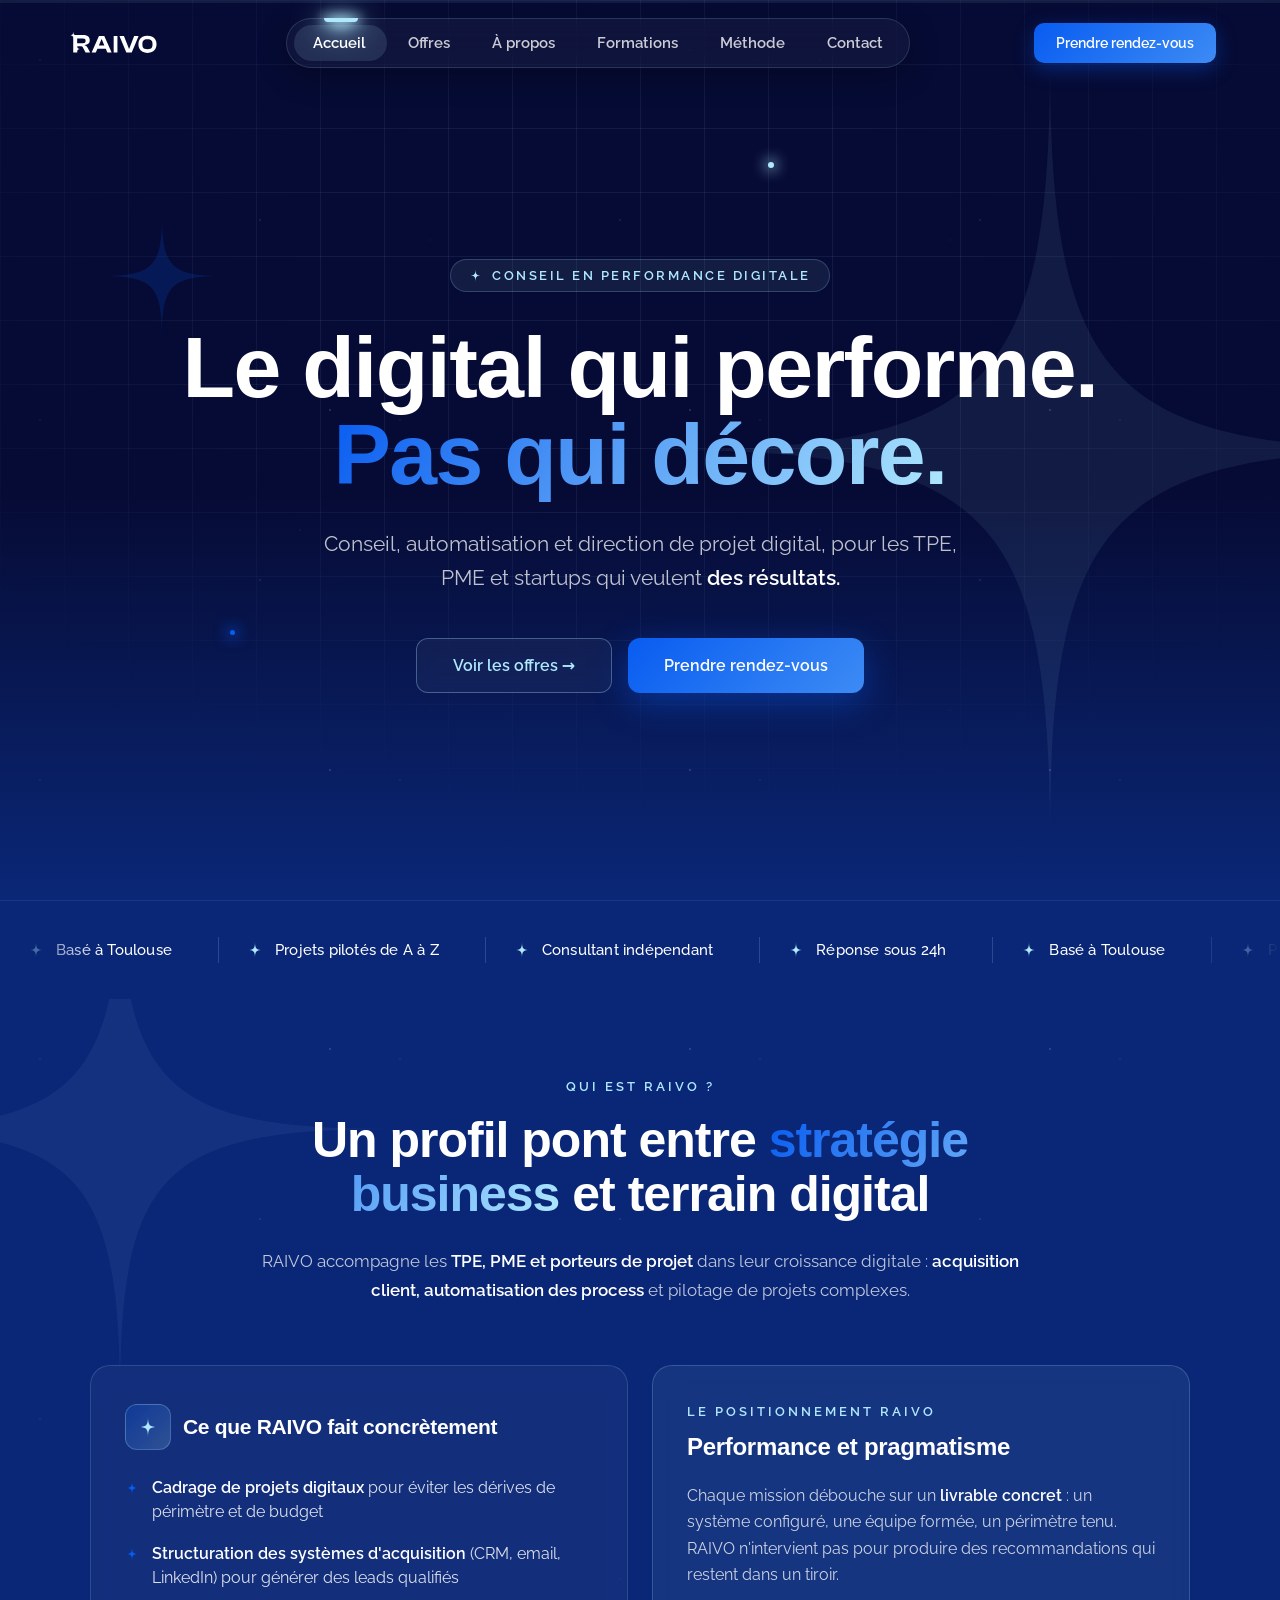
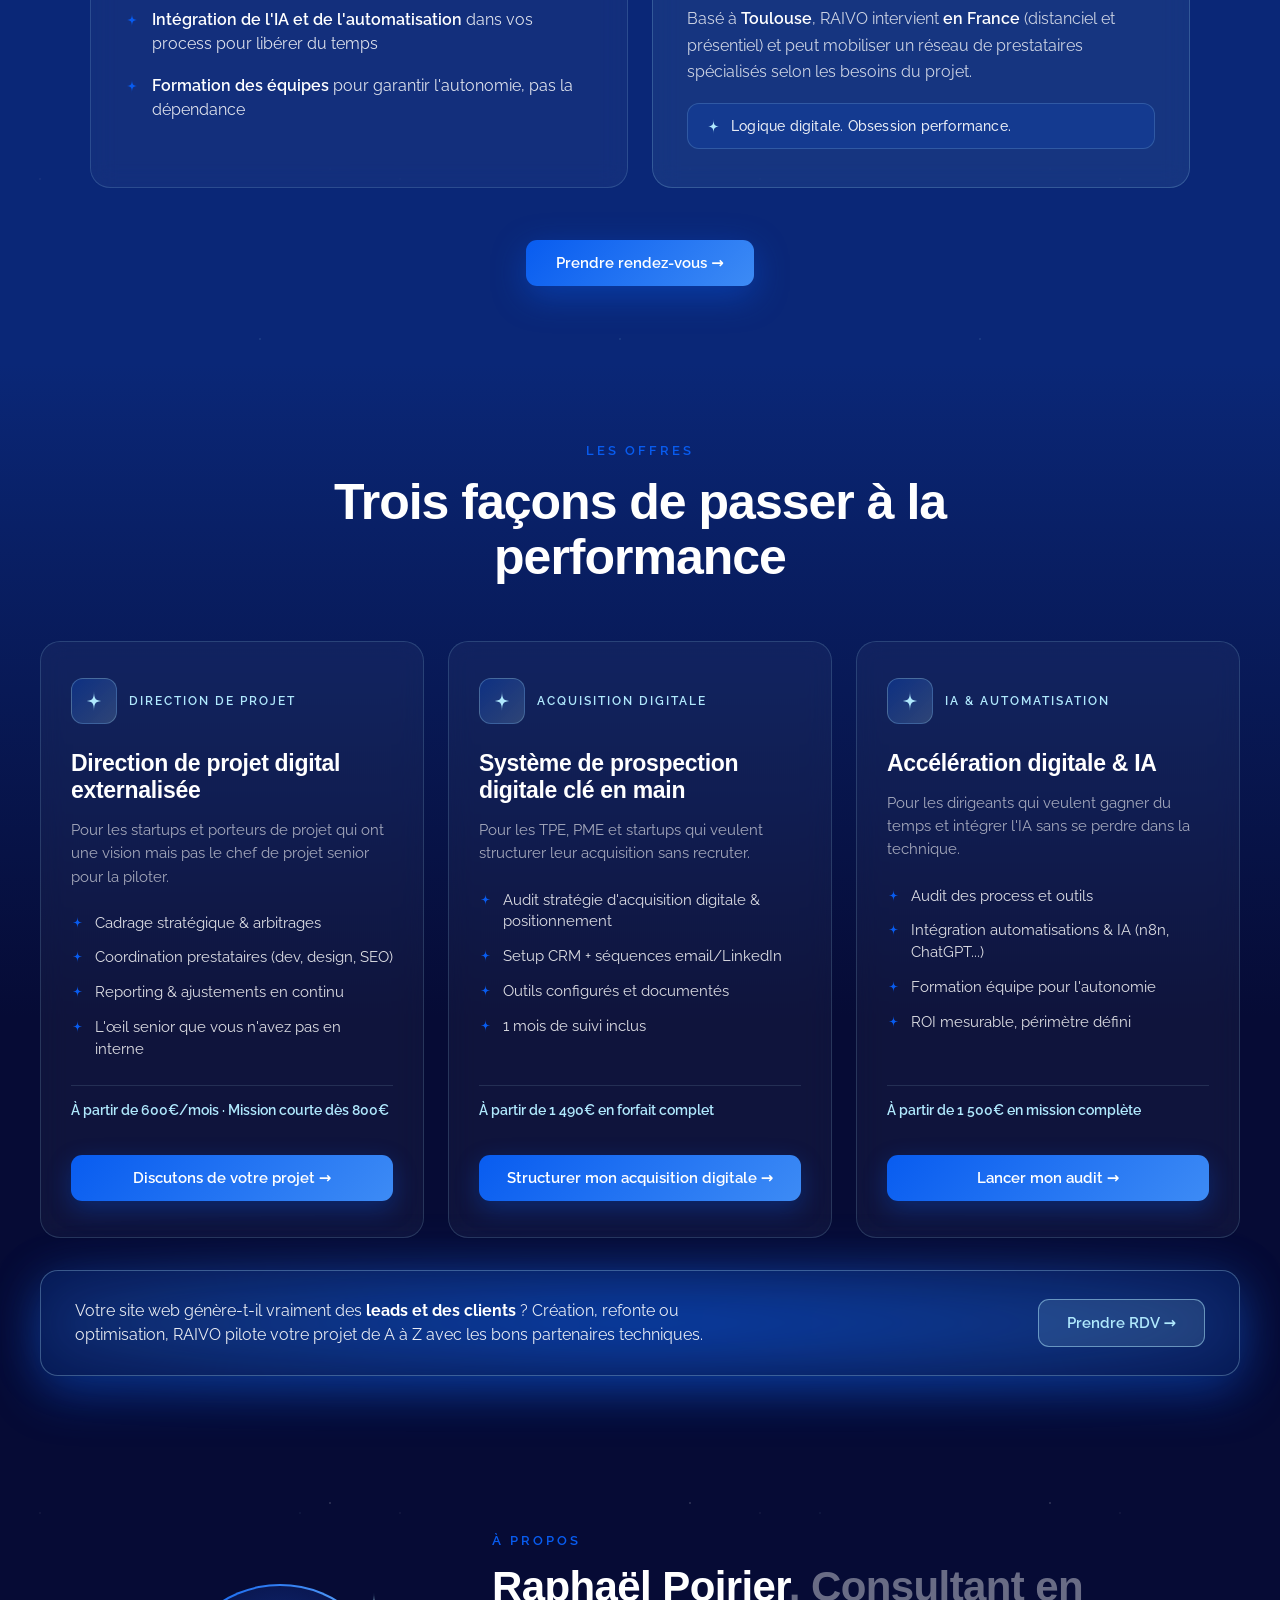
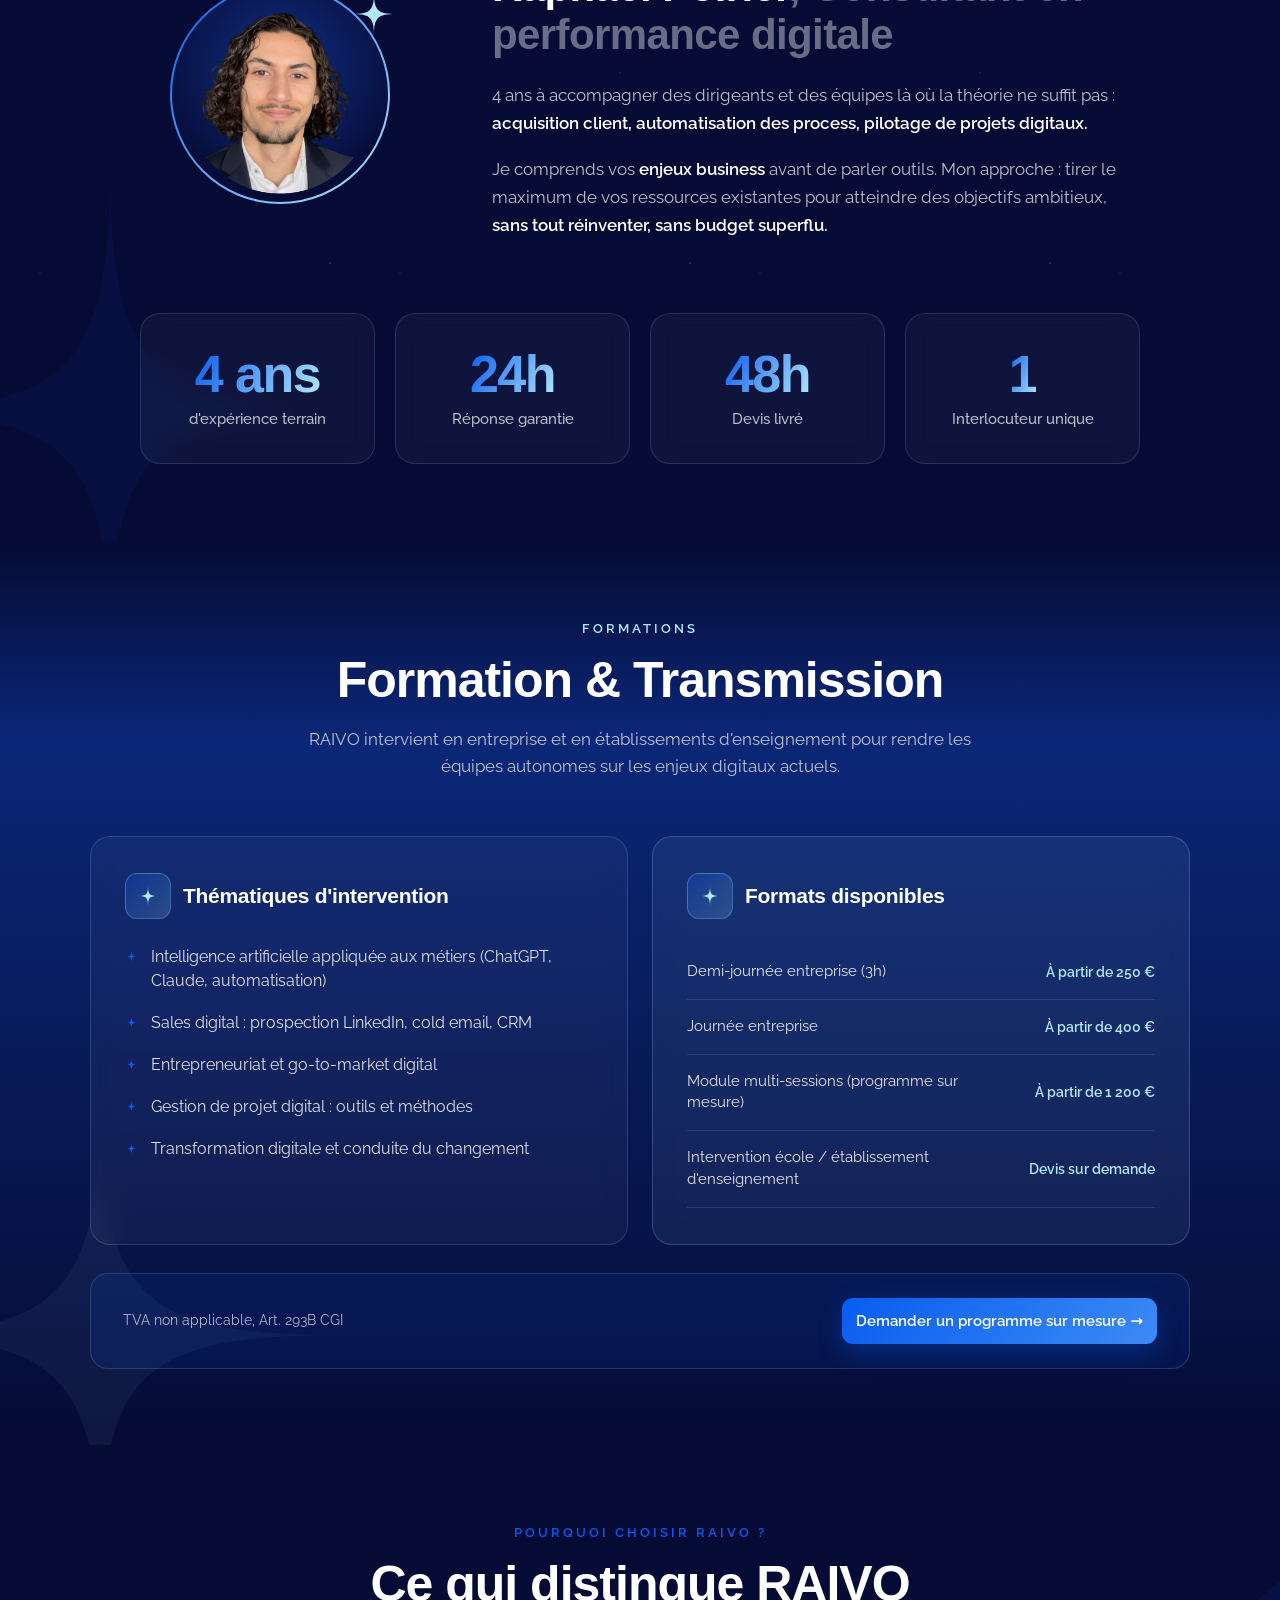
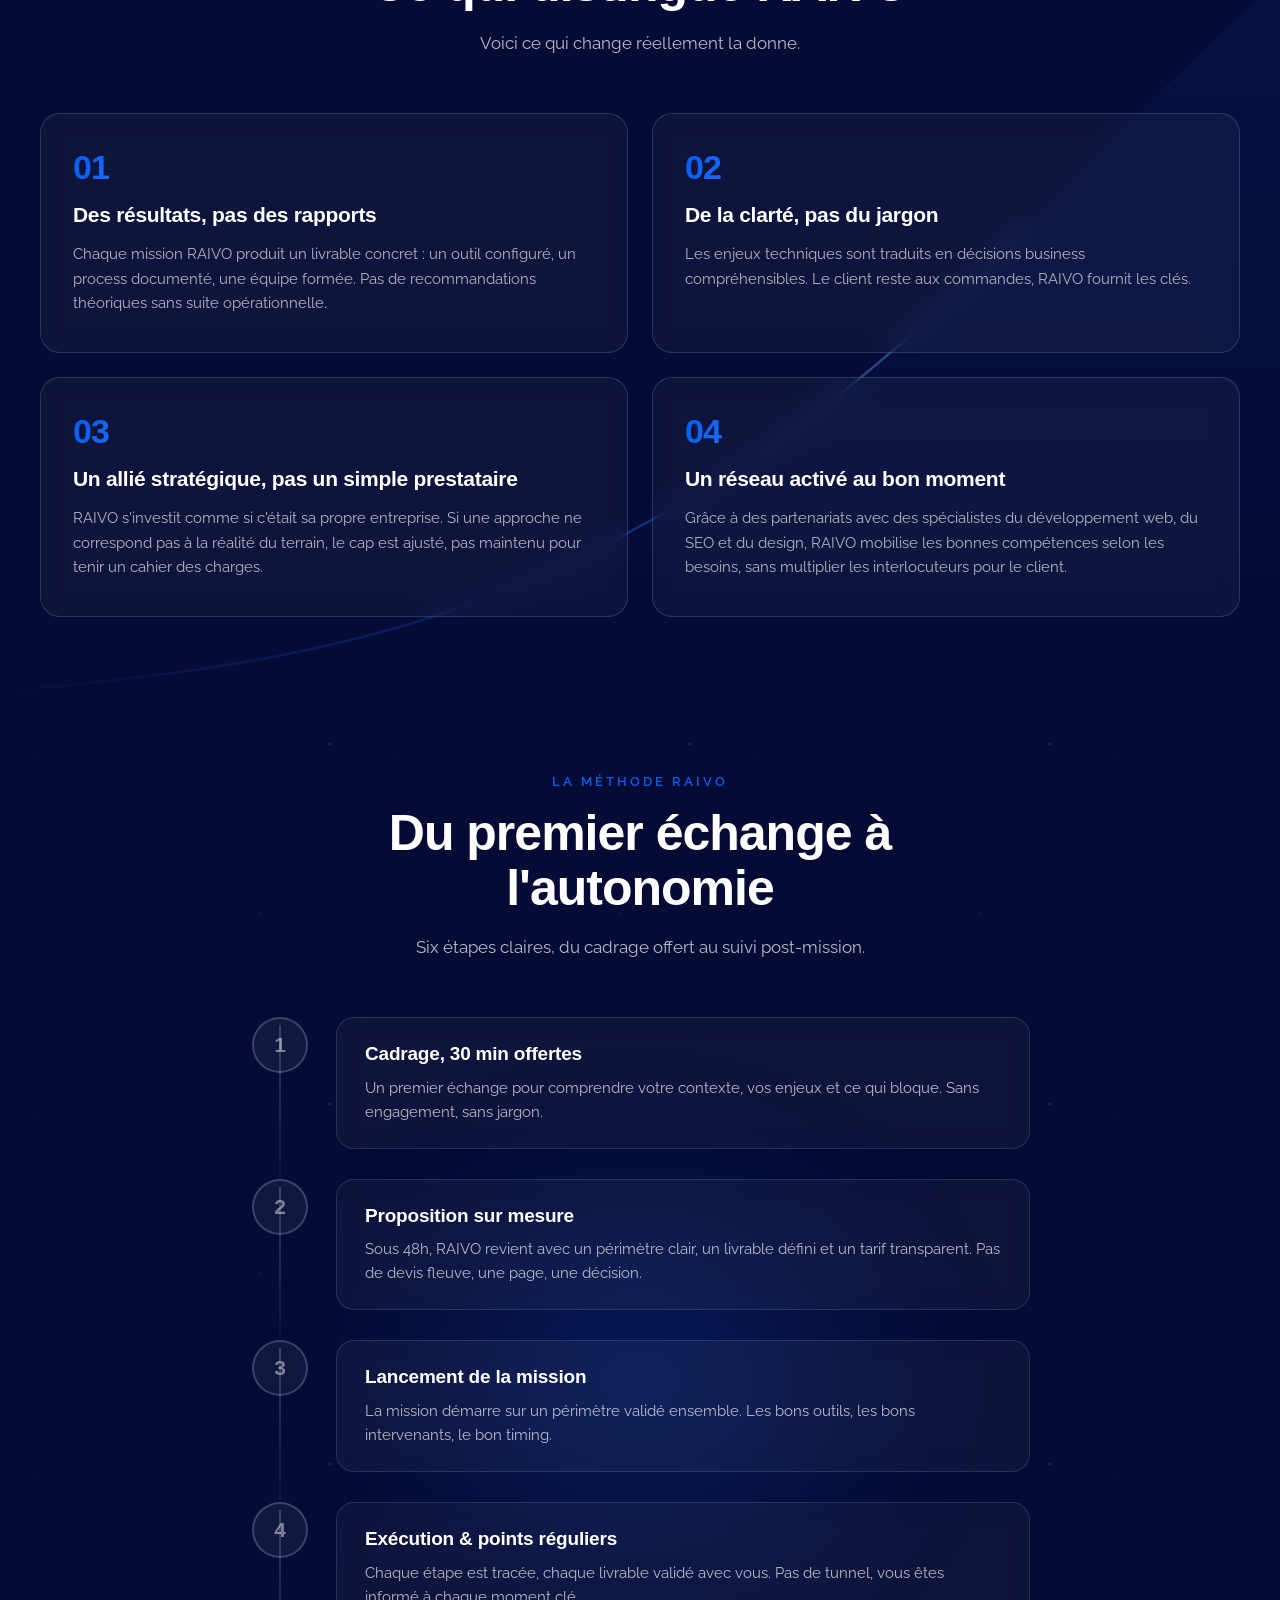
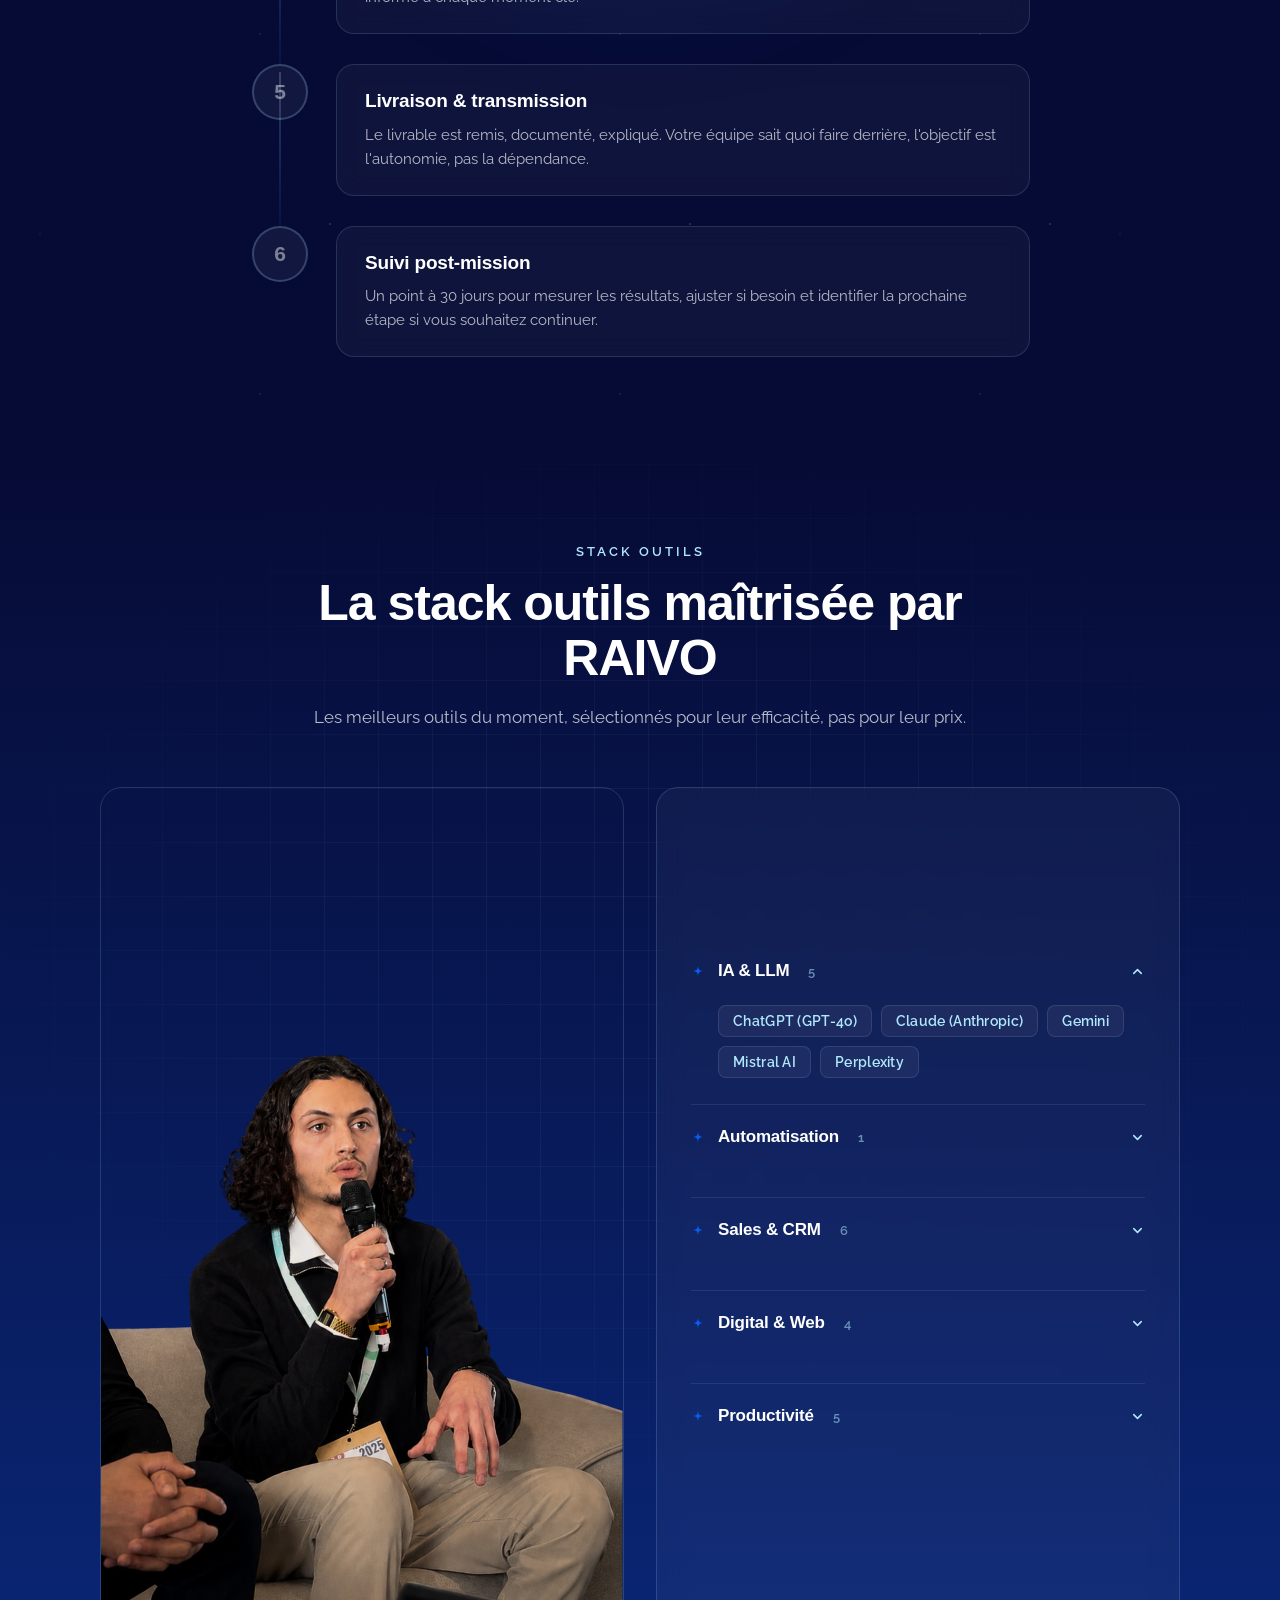
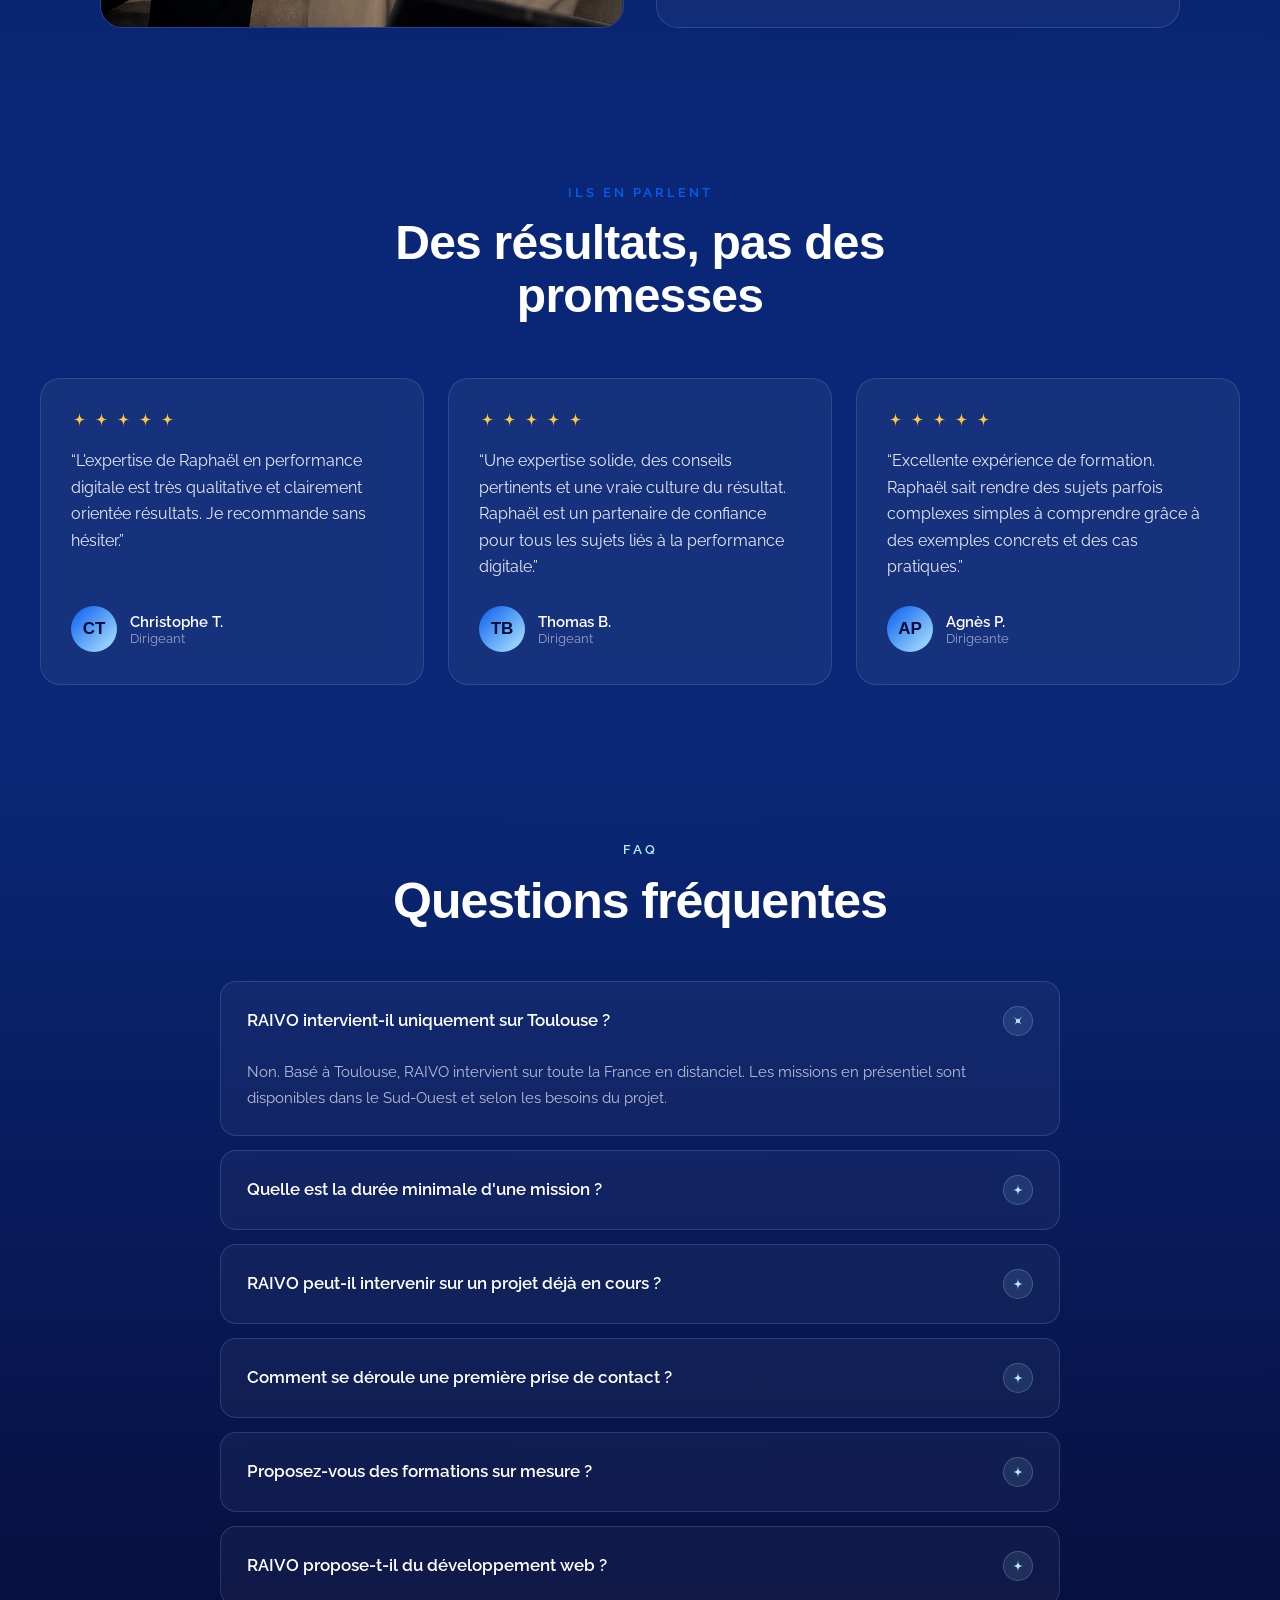
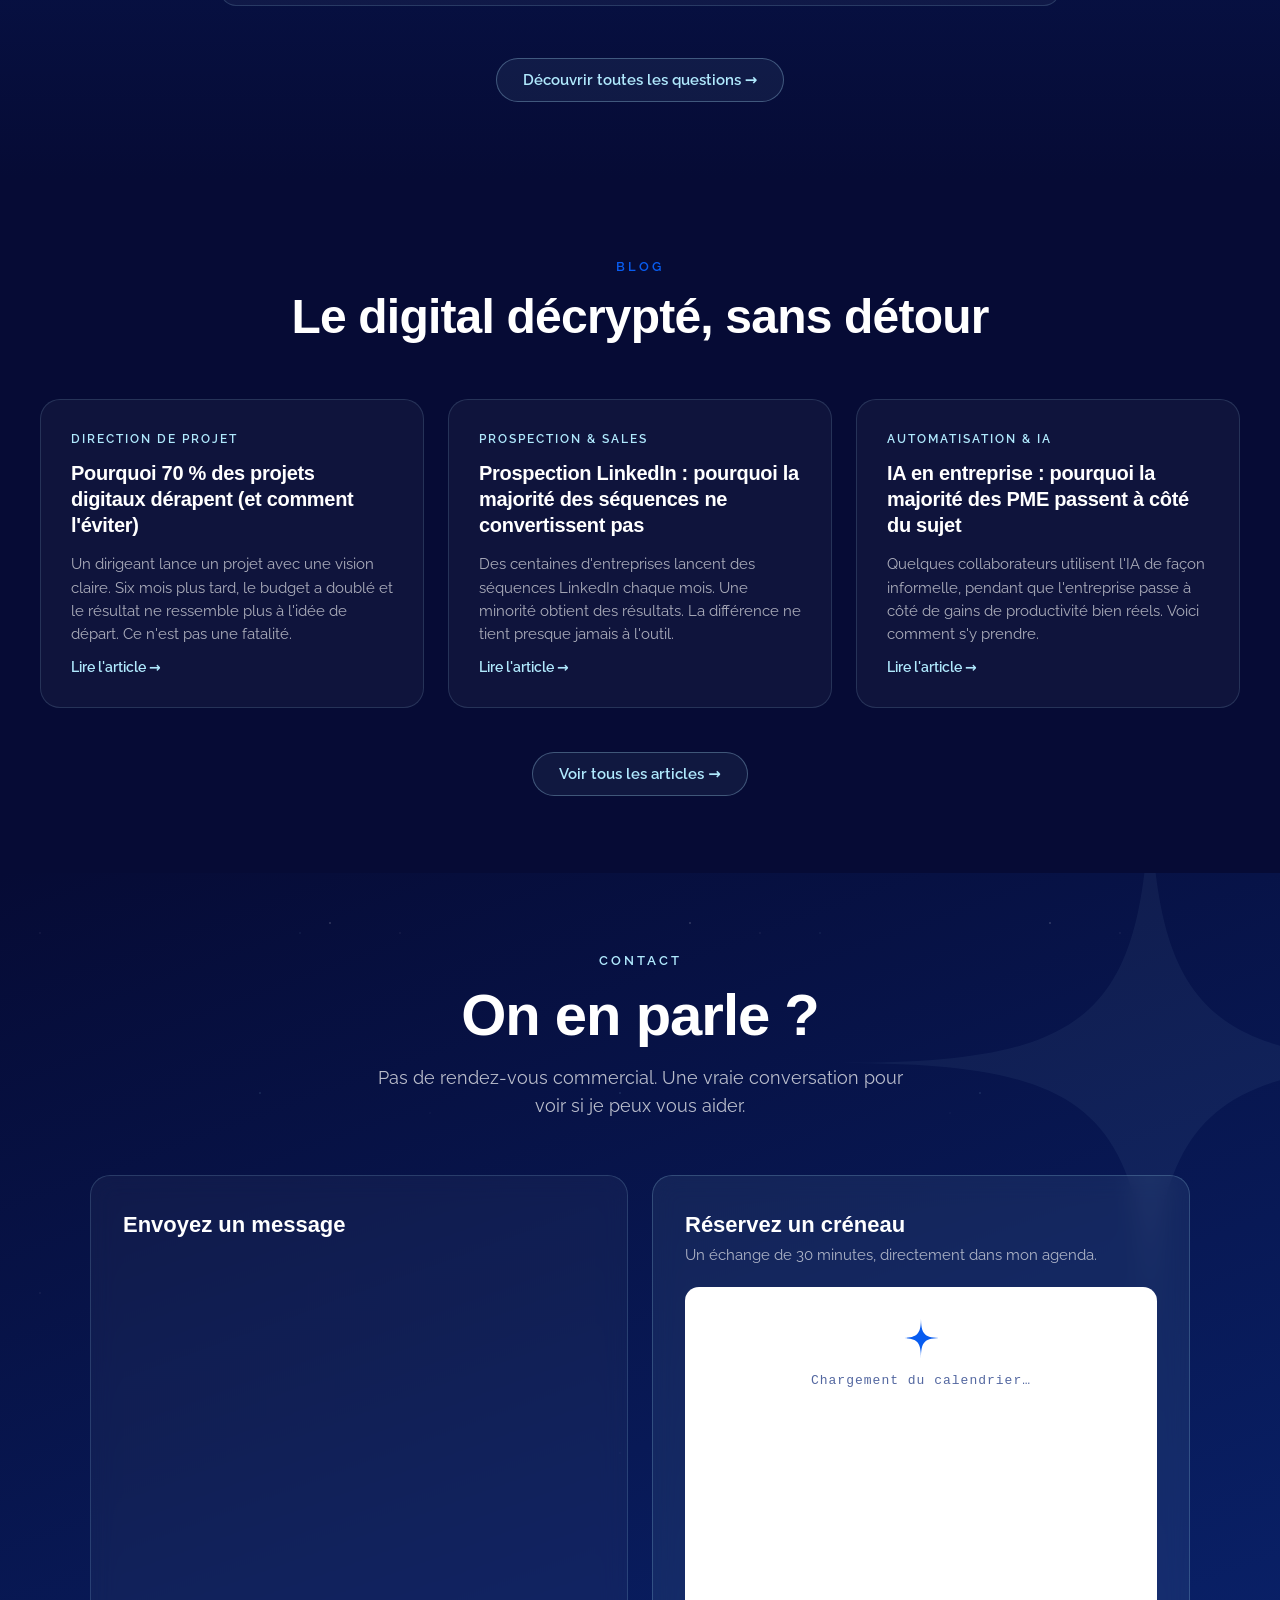
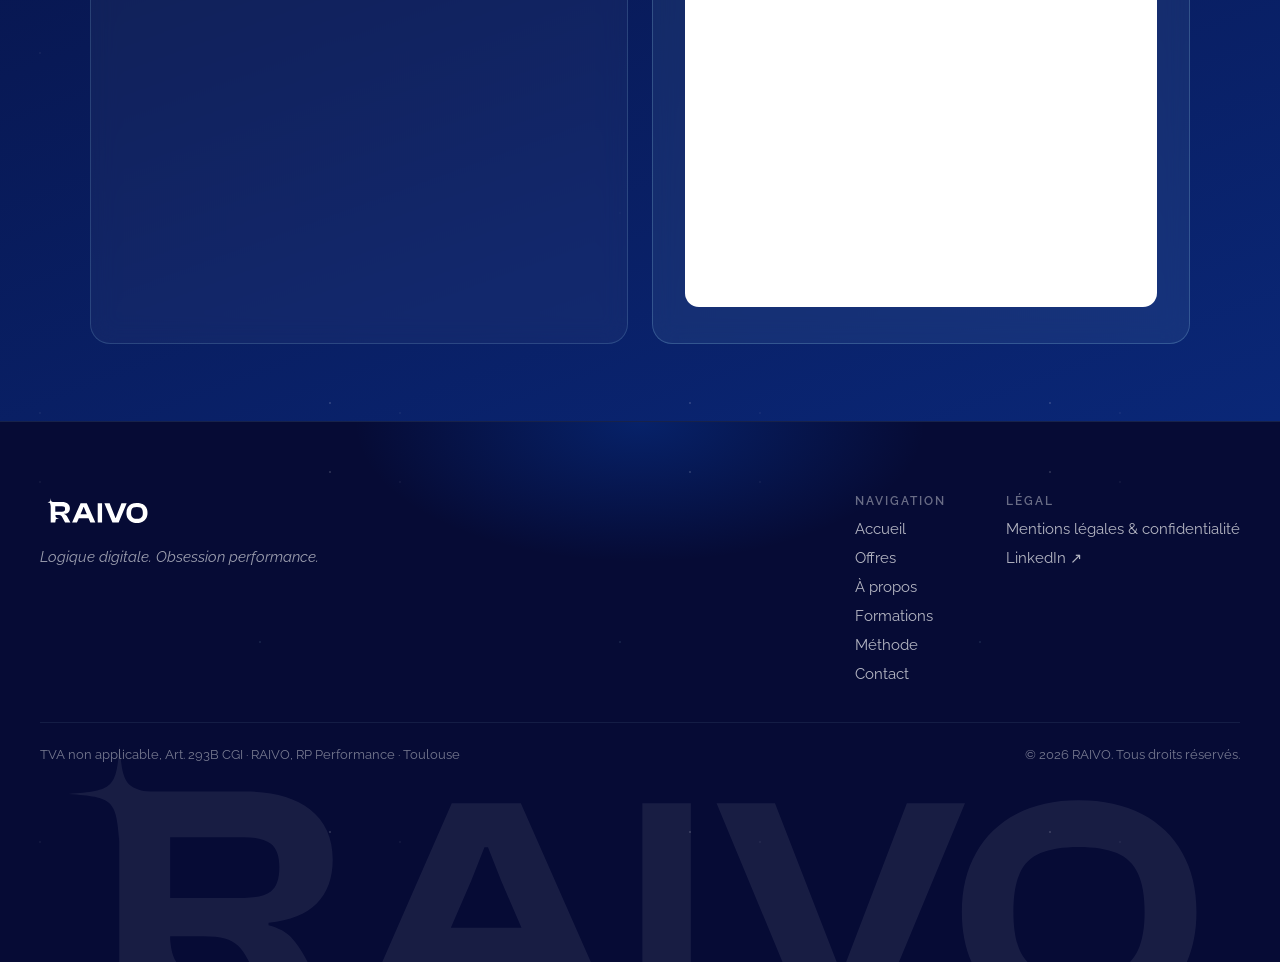
==== index.html @ 88830b23 "fix: accordéon stack outils - toutes catégories fonctionnelles" ====
<!DOCTYPE html>
<html lang="fr">
<head>
<meta charset="utf-8">
<meta name="viewport" content="width=device-width, initial-scale=1">
<title>RAIVO – Conseil digital & automatisation IA à Toulouse | Raphaël Poirier</title>
<link rel="icon" type="image/svg+xml" href="assets/favicon.svg">
<link rel="icon" type="image/png" sizes="32x32" href="assets/favicon-32.png">
<link rel="icon" type="image/png" sizes="16x16" href="assets/favicon-16.png">
<link rel="apple-touch-icon" sizes="180x180" href="assets/apple-touch-icon.png">
<meta name="description" content="Conseil en performance digitale, automatisation IA et direction de projet pour TPE, PME et startups. Basé à Toulouse, intervention en France. Premier échange offert.">
<meta name="keywords" content="conseil digital Toulouse, direction de projet externalisée, prospection digitale, automatisation IA, n8n, consultant performance digitale">
<meta name="author" content="Raphaël Poirier, RAIVO">
<link rel="canonical" href="https://raivo.fr/">
<meta property="og:type" content="website">
<meta property="og:url" content="https://raivo.fr/">
<meta property="og:title" content="RAIVO – Conseil digital & automatisation IA à Toulouse | Raphaël Poirier">
<meta property="og:description" content="Conseil en performance digitale, automatisation IA et direction de projet pour TPE, PME et startups. Basé à Toulouse, intervention en France. Premier échange offert.">
<meta property="og:image" content="assets/og-image.jpg">
<meta property="og:site_name" content="RAIVO">
<meta property="og:locale" content="fr_FR">
<meta name="twitter:card" content="summary_large_image">
<meta name="twitter:title" content="RAIVO – Conseil digital & automatisation IA à Toulouse | Raphaël Poirier">
<meta name="twitter:description" content="Conseil en performance digitale, automatisation IA et direction de projet pour TPE, PME et startups. Basé à Toulouse, intervention en France. Premier échange offert.">
<meta name="twitter:image" content="assets/og-image.jpg">
<script type="application/ld+json">
{
  "@context": "https://schema.org",
  "@graph": [
    {
      "@type": "ProfessionalService",
      "@id": "https://raivo.fr/#organization",
      "name": "RAIVO",
      "alternateName": "RP Performance",
      "url": "https://raivo.fr/",
      "description": "Conseil en performance digitale, automatisation IA et direction de projet digital pour TPE, PME et startups.",
      "founder": { "@type": "Person", "name": "Raphaël Poirier", "jobTitle": "Consultant en performance digitale" },
      "address": {
        "@type": "PostalAddress",
        "streetAddress": "6 Place du Président Wilson",
        "postalCode": "31000",
        "addressLocality": "Toulouse",
        "addressCountry": "FR"
      },
      "areaServed": "France",
      "priceRange": "€€",
      "sameAs": ["https://www.linkedin.com/in/rapha%C3%ABl-poirier/"],
      "review": [
        {
          "@type": "Review",
          "author": { "@type": "Person", "name": "Christophe T." },
          "reviewBody": "L'expertise de Raphaël en performance digitale est très qualitative et clairement orientée résultats. Je recommande sans hésiter."
        },
        {
          "@type": "Review",
          "author": { "@type": "Person", "name": "Thomas B." },
          "reviewBody": "Une expertise solide, des conseils pertinents et une vraie culture du résultat. Raphaël est un partenaire de confiance pour tous les sujets liés à la performance digitale."
        },
        {
          "@type": "Review",
          "author": { "@type": "Person", "name": "Agnès P." },
          "reviewBody": "Excellente expérience de formation. Raphaël sait rendre des sujets parfois complexes simples à comprendre grâce à des exemples concrets et des cas pratiques."
        }
      ]
    },
    {
      "@type": "Service",
      "name": "Direction de projet digital externalisée",
      "description": "Pour les startups et porteurs de projet qui ont une vision mais pas le chef de projet senior pour la piloter.",
      "provider": { "@id": "https://raivo.fr/#organization" },
      "areaServed": "France",
      "offers": {
        "@type": "Offer",
        "priceCurrency": "EUR",
        "priceSpecification": {
          "@type": "PriceSpecification",
          "minPrice": 600,
          "priceCurrency": "EUR",
          "description": "Tarif mensuel, à partir de 600 € / mois. Mission courte à partir de 800 €."
        }
      }
    },
    {
      "@type": "Service",
      "name": "Système de prospection digitale clé en main",
      "description": "Pour les TPE, PME et startups qui veulent structurer leur acquisition sans recruter.",
      "provider": { "@id": "https://raivo.fr/#organization" },
      "areaServed": "France",
      "offers": {
        "@type": "Offer",
        "priceCurrency": "EUR",
        "priceSpecification": { "@type": "PriceSpecification", "minPrice": 1490, "priceCurrency": "EUR" }
      }
    },
    {
      "@type": "Service",
      "name": "Accélération digitale & IA",
      "description": "Pour les dirigeants qui veulent gagner du temps et intégrer l'IA sans se perdre dans la technique.",
      "provider": { "@id": "https://raivo.fr/#organization" },
      "areaServed": "France",
      "offers": {
        "@type": "Offer",
        "priceCurrency": "EUR",
        "priceSpecification": { "@type": "PriceSpecification", "minPrice": 1500, "priceCurrency": "EUR" }
      }
    },
    {
      "@type": "Service",
      "name": "Formation & Transmission",
      "description": "RAIVO intervient en entreprise et en établissements d'enseignement pour rendre les équipes autonomes sur les enjeux digitaux actuels.",
      "provider": { "@id": "https://raivo.fr/#organization" },
      "areaServed": "France",
      "offers": {
        "@type": "Offer",
        "priceCurrency": "EUR",
        "priceSpecification": { "@type": "PriceSpecification", "minPrice": 250, "priceCurrency": "EUR" }
      }
    }
  ]
}
</script>
<link rel="preconnect" href="https://fonts.googleapis.com">
<link rel="preconnect" href="https://fonts.gstatic.com" crossorigin>
<link rel="preconnect" href="https://api.fontshare.com">
<link href="https://api.fontshare.com/v2/css?f[]=clash-display@600,700&display=swap" rel="stylesheet">
<link href="https://fonts.googleapis.com/css2?family=Raleway:wght@400;500;600;700&display=swap" rel="stylesheet">
<link href="https://assets.calendly.com/assets/external/widget.css" rel="stylesheet">
<link rel="stylesheet" href="css/style.css">
</head>
<body>

<div class="rv-progress-track"><div class="rv-progress-bar" data-progress-bar></div></div>

<header class="rv-header" data-header>
  <div class="rv-header-inner">
    <a href="#accueil" class="rv-logo" aria-label="RAIVO, accueil">
      <img src="assets/raivo-logo-wide.svg" alt="Logo RAIVO" width="129" height="31">
    </a>
    <nav class="rv-tubelight" data-tubelight aria-label="Navigation principale">
      <div class="rv-nav-hl" data-nav-highlight aria-hidden="true">
        <div class="rv-nav-hl-lamp"><span class="g1"></span><span class="g2"></span><span class="g3"></span></div>
      </div>
      <a class="rv-nav-item is-active" data-nav-item data-section="accueil" href="#accueil">Accueil</a>
      <a class="rv-nav-item" data-nav-item data-section="offres" href="#offres">Offres</a>
      <a class="rv-nav-item" data-nav-item data-section="apropos" href="#apropos">À propos</a>
      <a class="rv-nav-item" data-nav-item data-section="formations" href="#formations">Formations</a>
      <a class="rv-nav-item" data-nav-item data-section="methode" href="#methode">Méthode</a>
      <a class="rv-nav-item" data-nav-item data-section="contact" href="#contact">Contact</a>
    </nav>
    <a class="rv-cta-header" href="rendez-vous.html" aria-label="Prendre rendez-vous">Prendre rendez-vous</a>
    <button type="button" class="rv-burger" data-burger aria-label="Ouvrir le menu" aria-expanded="false">
      <svg width="18" height="18" viewBox="0 0 24 24" aria-hidden="true">
        <path class="icon-close" d="M5 5L19 19M19 5L5 19" stroke="#fff" stroke-width="2" stroke-linecap="round"></path>
        <path class="icon-open" d="M4 7H20M4 12H20M4 17H20" stroke="#fff" stroke-width="2" stroke-linecap="round"></path>
      </svg>
    </button>
  </div>
  <div class="rv-mobile-menu" data-mobile-menu>
    <a href="#accueil" data-mobile-nav-item data-section="accueil">Accueil</a>
    <a href="#offres" data-mobile-nav-item data-section="offres">Offres</a>
    <a href="#apropos" data-mobile-nav-item data-section="apropos">À propos</a>
    <a href="#formations" data-mobile-nav-item data-section="formations">Formations</a>
    <a href="#methode" data-mobile-nav-item data-section="methode">Méthode</a>
    <a href="#contact" data-mobile-nav-item data-section="contact">Contact</a>
    <a href="rendez-vous.html" class="rv-mobile-cta">Prendre rendez-vous</a>
  </div>
</header>

<main>

<!-- ============ HERO ============ -->
<section id="accueil" class="rv-hero">
  <div class="rv-hero-bg" aria-hidden="true">
    <div class="rv-stars"></div>
    <div class="rv-stars s2"></div>
    <div class="rv-hero-grid"></div>
    <svg width="780" height="780" viewBox="0 0 100 100" aria-hidden="true" style="position:absolute; right:-160px; top:50%; transform:translateY(-50%); opacity:.07; animation:raivoFloat 13s ease-in-out infinite;"><path d="M50 0 C50 42 58 50 100 50 C58 50 50 58 50 100 C50 58 42 50 0 50 C42 50 50 42 50 0 Z" fill="#b0e9fd"/></svg>
    <svg width="120" height="120" viewBox="0 0 100 100" aria-hidden="true" style="position:absolute; left:8%; top:24%; opacity:.18; animation:raivoFloat 9s ease-in-out infinite;"><path d="M50 0 C50 42 58 50 100 50 C58 50 50 58 50 100 C50 58 42 50 0 50 C42 50 50 42 50 0 Z" fill="#085cf0"/></svg>
    <div class="rv-orb" style="left:60%; top:18%; width:6px; height:6px; background:#b0e9fd; box-shadow:0 0 14px 3px rgba(176,233,253,.7); animation-duration:3s;"></div>
    <div class="rv-orb" style="left:18%; top:70%; width:5px; height:5px; background:#085cf0; box-shadow:0 0 14px 3px rgba(8,92,240,.7); animation-duration:4s;"></div>
  </div>
  <div class="rv-hero-inner">
    <div class="rv-hero-tag" data-reveal>
      <svg width="13" height="13" viewBox="0 0 100 100" aria-hidden="true"><path d="M50 0 C50 42 58 50 100 50 C58 50 50 58 50 100 C50 58 42 50 0 50 C42 50 50 42 50 0 Z" fill="#b0e9fd"/></svg>
      <span>Conseil en performance digitale</span>
    </div>
    <h1 data-reveal>Le digital qui performe.<br><span class="grad-text">Pas qui décore.</span></h1>
    <p class="rv-hero-sub" data-reveal>Conseil, automatisation et direction de projet digital, pour les TPE, PME et startups qui veulent <strong>des résultats.</strong></p>
    <div class="rv-hero-ctas" data-reveal>
      <a href="#offres" class="rv-btn rv-btn-outline">Voir les offres →</a>
      <a href="#contact" class="rv-btn rv-btn-primary">Prendre rendez-vous</a>
    </div>
  </div>
</section>

<!-- ============ PROOF MARQUEE ============ -->
<section aria-label="Réassurance" class="rv-proof">
  <div class="rv-marquee-mask">
    <div class="rv-marquee">
      <!-- list duplicated twice for seamless loop -->
      <div class="rv-proof-item"><div><svg width="16" height="16" viewBox="0 0 100 100" aria-hidden="true"><path d="M50 0 C50 42 58 50 100 50 C58 50 50 58 50 100 C50 58 42 50 0 50 C42 50 50 42 50 0 Z" fill="#b0e9fd"/></svg><span class="txt">Basé à Toulouse</span></div><span class="rv-proof-sep"></span></div>
      <div class="rv-proof-item"><div><svg width="16" height="16" viewBox="0 0 100 100" aria-hidden="true"><path d="M50 0 C50 42 58 50 100 50 C58 50 50 58 50 100 C50 58 42 50 0 50 C42 50 50 42 50 0 Z" fill="#b0e9fd"/></svg><span class="txt">Projets pilotés de A à Z</span></div><span class="rv-proof-sep"></span></div>
      <div class="rv-proof-item"><div><svg width="16" height="16" viewBox="0 0 100 100" aria-hidden="true"><path d="M50 0 C50 42 58 50 100 50 C58 50 50 58 50 100 C50 58 42 50 0 50 C42 50 50 42 50 0 Z" fill="#b0e9fd"/></svg><span class="txt">Consultant indépendant</span></div><span class="rv-proof-sep"></span></div>
      <div class="rv-proof-item"><div><svg width="16" height="16" viewBox="0 0 100 100" aria-hidden="true"><path d="M50 0 C50 42 58 50 100 50 C58 50 50 58 50 100 C50 58 42 50 0 50 C42 50 50 42 50 0 Z" fill="#b0e9fd"/></svg><span class="txt">Réponse sous 24h</span></div><span class="rv-proof-sep"></span></div>
      <div class="rv-proof-item" aria-hidden="true"><div><svg width="16" height="16" viewBox="0 0 100 100" aria-hidden="true"><path d="M50 0 C50 42 58 50 100 50 C58 50 50 58 50 100 C50 58 42 50 0 50 C42 50 50 42 50 0 Z" fill="#b0e9fd"/></svg><span class="txt">Basé à Toulouse</span></div><span class="rv-proof-sep"></span></div>
      <div class="rv-proof-item" aria-hidden="true"><div><svg width="16" height="16" viewBox="0 0 100 100" aria-hidden="true"><path d="M50 0 C50 42 58 50 100 50 C58 50 50 58 50 100 C50 58 42 50 0 50 C42 50 50 42 50 0 Z" fill="#b0e9fd"/></svg><span class="txt">Projets pilotés de A à Z</span></div><span class="rv-proof-sep"></span></div>
      <div class="rv-proof-item" aria-hidden="true"><div><svg width="16" height="16" viewBox="0 0 100 100" aria-hidden="true"><path d="M50 0 C50 42 58 50 100 50 C58 50 50 58 50 100 C50 58 42 50 0 50 C42 50 50 42 50 0 Z" fill="#b0e9fd"/></svg><span class="txt">Consultant indépendant</span></div><span class="rv-proof-sep"></span></div>
      <div class="rv-proof-item" aria-hidden="true"><div><svg width="16" height="16" viewBox="0 0 100 100" aria-hidden="true"><path d="M50 0 C50 42 58 50 100 50 C58 50 50 58 50 100 C50 58 42 50 0 50 C42 50 50 42 50 0 Z" fill="#b0e9fd"/></svg><span class="txt">Réponse sous 24h</span></div><span class="rv-proof-sep"></span></div>
    </div>
  </div>
</section>

<!-- ============ QUI EST RAIVO ============ -->
<section id="qui" aria-label="Qui est RAIVO ?" class="rv-section">
  <div class="rv-stars" aria-hidden="true"></div>
  <svg width="540" height="540" viewBox="0 0 100 100" aria-hidden="true" style="position:absolute; left:-150px; top:-140px; opacity:.05; animation:raivoSpin 70s linear infinite;"><path d="M50 0 C50 42 58 50 100 50 C58 50 50 58 50 100 C50 58 42 50 0 50 C42 50 50 42 50 0 Z" fill="#b0e9fd"/></svg>
  <div class="rv-wrap" style="max-width:1100px;">
    <div class="rv-qui-lead" data-reveal>
      <span class="rv-eyebrow sky">Qui est RAIVO ?</span>
      <h2>Un profil pont entre <span class="grad-text">stratégie business</span> et terrain digital</h2>
      <p>RAIVO accompagne les <strong>TPE, PME et porteurs de projet</strong> dans leur croissance digitale : <strong>acquisition client, automatisation des process</strong> et pilotage de projets complexes.</p>
    </div>

    <div class="rv-grid-auto">
      <div class="rv-card" data-reveal>
        <div class="rv-card-title-row">
          <div class="rv-icon-badge"><svg width="20" height="20" viewBox="0 0 100 100" aria-hidden="true"><path d="M50 0 C50 42 58 50 100 50 C58 50 50 58 50 100 C50 58 42 50 0 50 C42 50 50 42 50 0 Z" fill="#b0e9fd"/></svg></div>
          <h3>Ce que RAIVO fait concrètement</h3>
        </div>
        <ul class="rv-list-check">
          <li><svg width="14" height="14" viewBox="0 0 100 100" aria-hidden="true"><path d="M50 0 C50 42 58 50 100 50 C58 50 50 58 50 100 C50 58 42 50 0 50 C42 50 50 42 50 0 Z" fill="#085cf0"/></svg><span><strong>Cadrage de projets digitaux</strong> pour éviter les dérives de périmètre et de budget</span></li>
          <li><svg width="14" height="14" viewBox="0 0 100 100" aria-hidden="true"><path d="M50 0 C50 42 58 50 100 50 C58 50 50 58 50 100 C50 58 42 50 0 50 C42 50 50 42 50 0 Z" fill="#085cf0"/></svg><span><strong>Structuration des systèmes d'acquisition</strong> (CRM, email, LinkedIn) pour générer des leads qualifiés</span></li>
          <li><svg width="14" height="14" viewBox="0 0 100 100" aria-hidden="true"><path d="M50 0 C50 42 58 50 100 50 C58 50 50 58 50 100 C50 58 42 50 0 50 C42 50 50 42 50 0 Z" fill="#085cf0"/></svg><span><strong>Intégration de l'IA et de l'automatisation</strong> dans vos process pour libérer du temps</span></li>
          <li><svg width="14" height="14" viewBox="0 0 100 100" aria-hidden="true"><path d="M50 0 C50 42 58 50 100 50 C58 50 50 58 50 100 C50 58 42 50 0 50 C42 50 50 42 50 0 Z" fill="#085cf0"/></svg><span><strong>Formation des équipes</strong> pour garantir l'autonomie, pas la dépendance</span></li>
        </ul>
      </div>

      <div class="rv-card rv-card-tint rv-position-card" data-reveal>
        <span class="rv-eyebrow sky">Le positionnement RAIVO</span>
        <h3>Performance et pragmatisme</h3>
        <p>Chaque mission débouche sur un <strong>livrable concret</strong> : un système configuré, une équipe formée, un périmètre tenu. RAIVO n'intervient pas pour produire des recommandations qui restent dans un tiroir.</p>
        <p>Basé à <strong>Toulouse</strong>, RAIVO intervient <strong>en France</strong> (distanciel et présentiel) et peut mobiliser un réseau de prestataires spécialisés selon les besoins du projet.</p>
        <div class="rv-position-tag">
          <svg width="15" height="15" viewBox="0 0 100 100" aria-hidden="true"><path d="M50 0 C50 42 58 50 100 50 C58 50 50 58 50 100 C50 58 42 50 0 50 C42 50 50 42 50 0 Z" fill="#b0e9fd"/></svg>
          <span>Logique digitale. Obsession performance.</span>
        </div>
      </div>
    </div>
    <div class="rv-center-cta" data-reveal>
      <a href="#contact" class="rv-btn rv-btn-primary rv-btn-sm">Prendre rendez-vous →</a>
    </div>
  </div>
</section>

<!-- ============ OFFRES ============ -->
<section id="offres" class="rv-section">
  <div class="rv-wrap" style="max-width:1200px;">
    <div class="rv-head" data-reveal>
      <span class="rv-eyebrow">Les offres</span>
      <h2>Trois façons de passer à la performance</h2>
    </div>
    <div class="rv-grid-auto" style="grid-template-columns:repeat(auto-fit,minmax(300px,1fr));">

      <div class="rv-card rv-card-hover rv-offer-card" data-reveal>
        <div class="rv-card-title-row">
          <div class="rv-icon-badge"><svg width="20" height="20" viewBox="0 0 100 100" aria-hidden="true"><path d="M50 0 C50 42 58 50 100 50 C58 50 50 58 50 100 C50 58 42 50 0 50 C42 50 50 42 50 0 Z" fill="#b0e9fd"/></svg></div>
          <span class="rv-offer-tag">Direction de projet</span>
        </div>
        <h3>Direction de projet digital externalisée</h3>
        <p>Pour les startups et porteurs de projet qui ont une vision mais pas le chef de projet senior pour la piloter.</p>
        <ul class="rv-offer-points">
          <li><svg width="13" height="13" viewBox="0 0 100 100" aria-hidden="true"><path d="M50 0 C50 42 58 50 100 50 C58 50 50 58 50 100 C50 58 42 50 0 50 C42 50 50 42 50 0 Z" fill="#085cf0"/></svg><span>Cadrage stratégique & arbitrages</span></li>
          <li><svg width="13" height="13" viewBox="0 0 100 100" aria-hidden="true"><path d="M50 0 C50 42 58 50 100 50 C58 50 50 58 50 100 C50 58 42 50 0 50 C42 50 50 42 50 0 Z" fill="#085cf0"/></svg><span>Coordination prestataires (dev, design, SEO)</span></li>
          <li><svg width="13" height="13" viewBox="0 0 100 100" aria-hidden="true"><path d="M50 0 C50 42 58 50 100 50 C58 50 50 58 50 100 C50 58 42 50 0 50 C42 50 50 42 50 0 Z" fill="#085cf0"/></svg><span>Reporting & ajustements en continu</span></li>
          <li><svg width="13" height="13" viewBox="0 0 100 100" aria-hidden="true"><path d="M50 0 C50 42 58 50 100 50 C58 50 50 58 50 100 C50 58 42 50 0 50 C42 50 50 42 50 0 Z" fill="#085cf0"/></svg><span>L'œil senior que vous n'avez pas en interne</span></li>
        </ul>
        <div style="margin-top:auto;">
          <div class="rv-offer-price"><span>À partir de 600€/mois · Mission courte dès 800€</span></div>
          <a href="#contact" class="rv-offer-cta">Discutons de votre projet →</a>
        </div>
      </div>

      <div class="rv-card rv-card-hover rv-offer-card" data-reveal>
        <div class="rv-card-title-row">
          <div class="rv-icon-badge"><svg width="20" height="20" viewBox="0 0 100 100" aria-hidden="true"><path d="M50 0 C50 42 58 50 100 50 C58 50 50 58 50 100 C50 58 42 50 0 50 C42 50 50 42 50 0 Z" fill="#b0e9fd"/></svg></div>
          <span class="rv-offer-tag">Acquisition digitale</span>
        </div>
        <h3>Système de prospection digitale clé en main</h3>
        <p>Pour les TPE, PME et startups qui veulent structurer leur acquisition sans recruter.</p>
        <ul class="rv-offer-points">
          <li><svg width="13" height="13" viewBox="0 0 100 100" aria-hidden="true"><path d="M50 0 C50 42 58 50 100 50 C58 50 50 58 50 100 C50 58 42 50 0 50 C42 50 50 42 50 0 Z" fill="#085cf0"/></svg><span>Audit stratégie d'acquisition digitale & positionnement</span></li>
          <li><svg width="13" height="13" viewBox="0 0 100 100" aria-hidden="true"><path d="M50 0 C50 42 58 50 100 50 C58 50 50 58 50 100 C50 58 42 50 0 50 C42 50 50 42 50 0 Z" fill="#085cf0"/></svg><span>Setup CRM + séquences email/LinkedIn</span></li>
          <li><svg width="13" height="13" viewBox="0 0 100 100" aria-hidden="true"><path d="M50 0 C50 42 58 50 100 50 C58 50 50 58 50 100 C50 58 42 50 0 50 C42 50 50 42 50 0 Z" fill="#085cf0"/></svg><span>Outils configurés et documentés</span></li>
          <li><svg width="13" height="13" viewBox="0 0 100 100" aria-hidden="true"><path d="M50 0 C50 42 58 50 100 50 C58 50 50 58 50 100 C50 58 42 50 0 50 C42 50 50 42 50 0 Z" fill="#085cf0"/></svg><span>1 mois de suivi inclus</span></li>
        </ul>
        <div style="margin-top:auto;">
          <div class="rv-offer-price"><span>À partir de 1 490€ en forfait complet</span></div>
          <a href="#contact" class="rv-offer-cta">Structurer mon acquisition digitale →</a>
        </div>
      </div>

      <div class="rv-card rv-card-hover rv-offer-card" data-reveal>
        <div class="rv-card-title-row">
          <div class="rv-icon-badge"><svg width="20" height="20" viewBox="0 0 100 100" aria-hidden="true"><path d="M50 0 C50 42 58 50 100 50 C58 50 50 58 50 100 C50 58 42 50 0 50 C42 50 50 42 50 0 Z" fill="#b0e9fd"/></svg></div>
          <span class="rv-offer-tag">IA & Automatisation</span>
        </div>
        <h3>Accélération digitale & IA</h3>
        <p>Pour les dirigeants qui veulent gagner du temps et intégrer l'IA sans se perdre dans la technique.</p>
        <ul class="rv-offer-points">
          <li><svg width="13" height="13" viewBox="0 0 100 100" aria-hidden="true"><path d="M50 0 C50 42 58 50 100 50 C58 50 50 58 50 100 C50 58 42 50 0 50 C42 50 50 42 50 0 Z" fill="#085cf0"/></svg><span>Audit des process et outils</span></li>
          <li><svg width="13" height="13" viewBox="0 0 100 100" aria-hidden="true"><path d="M50 0 C50 42 58 50 100 50 C58 50 50 58 50 100 C50 58 42 50 0 50 C42 50 50 42 50 0 Z" fill="#085cf0"/></svg><span>Intégration automatisations & IA (n8n, ChatGPT...)</span></li>
          <li><svg width="13" height="13" viewBox="0 0 100 100" aria-hidden="true"><path d="M50 0 C50 42 58 50 100 50 C58 50 50 58 50 100 C50 58 42 50 0 50 C42 50 50 42 50 0 Z" fill="#085cf0"/></svg><span>Formation équipe pour l'autonomie</span></li>
          <li><svg width="13" height="13" viewBox="0 0 100 100" aria-hidden="true"><path d="M50 0 C50 42 58 50 100 50 C58 50 50 58 50 100 C50 58 42 50 0 50 C42 50 50 42 50 0 Z" fill="#085cf0"/></svg><span>ROI mesurable, périmètre défini</span></li>
        </ul>
        <div style="margin-top:auto;">
          <div class="rv-offer-price"><span>À partir de 1 500€ en mission complète</span></div>
          <a href="#contact" class="rv-offer-cta">Lancer mon audit →</a>
        </div>
      </div>

    </div>

    <div class="rv-cta-bar" data-reveal>
      <div class="rv-cta-bar-glow" aria-hidden="true"></div>
      <div class="rv-cta-bar-inner">
        <p>Votre site web génère-t-il vraiment des <strong>leads et des clients</strong> ? Création, refonte ou optimisation, RAIVO pilote votre projet de A à Z avec les bons partenaires techniques.</p>
        <a href="#contact" class="rv-btn-sky">Prendre RDV →</a>
      </div>
    </div>
  </div>
</section>

<!-- ============ A PROPOS ============ -->
<section id="apropos" class="rv-section">
  <div class="rv-stars" aria-hidden="true"></div>
  <div class="rv-stars s2" aria-hidden="true"></div>
  <svg width="500" height="500" viewBox="0 0 100 100" aria-hidden="true" style="position:absolute; left:-140px; bottom:-120px; opacity:.05; animation:raivoSpin 60s linear infinite;"><path d="M50 0 C50 42 58 50 100 50 C58 50 50 58 50 100 C50 58 42 50 0 50 C42 50 50 42 50 0 Z" fill="#085cf0"/></svg>
  <div class="rv-about">
    <div class="rv-avatar" data-reveal>
      <div class="rv-avatar-ring">
        <img src="assets/raphael-poirier.png?v=2" alt="Portrait de Raphaël Poirier, consultant en performance digitale" width="220" height="220" loading="lazy">
        <svg width="44" height="44" viewBox="0 0 100 100" aria-hidden="true"><path d="M50 0 C50 42 58 50 100 50 C58 50 50 58 50 100 C50 58 42 50 0 50 C42 50 50 42 50 0 Z" fill="#b0e9fd"/></svg>
      </div>
    </div>
    <div>
      <div data-reveal>
        <span class="rv-eyebrow">À propos</span>
        <h2>Raphaël Poirier<span>, Consultant en performance digitale</span></h2>
        <p>4 ans à accompagner des dirigeants et des équipes là où la théorie ne suffit pas : <strong>acquisition client, automatisation des process, pilotage de projets digitaux.</strong></p>
        <p>Je comprends vos <strong>enjeux business</strong> avant de parler outils. Mon approche : tirer le maximum de vos ressources existantes pour atteindre des objectifs ambitieux, <strong>sans tout réinventer, sans budget superflu.</strong></p>
      </div>
    </div>
  </div>
  <div class="rv-stats-grid" data-reveal>
    <div class="rv-stat"><span class="num">4 ans</span><span class="label">d'expérience terrain</span></div>
    <div class="rv-stat"><span class="num">24h</span><span class="label">Réponse garantie</span></div>
    <div class="rv-stat"><span class="num">48h</span><span class="label">Devis livré</span></div>
    <div class="rv-stat"><span class="num">1</span><span class="label">Interlocuteur unique</span></div>
  </div>
</section>

<!-- ============ FORMATIONS ============ -->
<section id="formations" aria-label="Formations" class="rv-section">
  <svg width="480" height="480" viewBox="0 0 100 100" aria-hidden="true" style="position:absolute; left:-140px; bottom:-130px; opacity:.05; animation:raivoSpin 70s linear infinite;"><path d="M50 0 C50 42 58 50 100 50 C58 50 50 58 50 100 C50 58 42 50 0 50 C42 50 50 42 50 0 Z" fill="#b0e9fd"/></svg>
  <div class="rv-wrap" style="max-width:1100px;">
    <div class="rv-head" data-reveal>
      <span class="rv-eyebrow sky">Formations</span>
      <h2>Formation &amp; Transmission</h2>
      <p>RAIVO intervient en entreprise et en établissements d'enseignement pour rendre les équipes autonomes sur les enjeux digitaux actuels.</p>
    </div>
    <div class="rv-grid-2">
      <div class="rv-card" data-reveal>
        <div class="rv-card-title-row">
          <div class="rv-icon-badge"><svg width="20" height="20" viewBox="0 0 100 100" aria-hidden="true"><path d="M50 0 C50 42 58 50 100 50 C58 50 50 58 50 100 C50 58 42 50 0 50 C42 50 50 42 50 0 Z" fill="#b0e9fd"/></svg></div>
          <h3>Thématiques d'intervention</h3>
        </div>
        <ul class="rv-list-check">
          <li><svg width="13" height="13" viewBox="0 0 100 100" aria-hidden="true"><path d="M50 0 C50 42 58 50 100 50 C58 50 50 58 50 100 C50 58 42 50 0 50 C42 50 50 42 50 0 Z" fill="#085cf0"/></svg><span>Intelligence artificielle appliquée aux métiers (ChatGPT, Claude, automatisation)</span></li>
          <li><svg width="13" height="13" viewBox="0 0 100 100" aria-hidden="true"><path d="M50 0 C50 42 58 50 100 50 C58 50 50 58 50 100 C50 58 42 50 0 50 C42 50 50 42 50 0 Z" fill="#085cf0"/></svg><span>Sales digital : prospection LinkedIn, cold email, CRM</span></li>
          <li><svg width="13" height="13" viewBox="0 0 100 100" aria-hidden="true"><path d="M50 0 C50 42 58 50 100 50 C58 50 50 58 50 100 C50 58 42 50 0 50 C42 50 50 42 50 0 Z" fill="#085cf0"/></svg><span>Entrepreneuriat et go-to-market digital</span></li>
          <li><svg width="13" height="13" viewBox="0 0 100 100" aria-hidden="true"><path d="M50 0 C50 42 58 50 100 50 C58 50 50 58 50 100 C50 58 42 50 0 50 C42 50 50 42 50 0 Z" fill="#085cf0"/></svg><span>Gestion de projet digital : outils et méthodes</span></li>
          <li><svg width="13" height="13" viewBox="0 0 100 100" aria-hidden="true"><path d="M50 0 C50 42 58 50 100 50 C58 50 50 58 50 100 C50 58 42 50 0 50 C42 50 50 42 50 0 Z" fill="#085cf0"/></svg><span>Transformation digitale et conduite du changement</span></li>
        </ul>
      </div>
      <div class="rv-card rv-card-tint" data-reveal>
        <div class="rv-card-title-row">
          <div class="rv-icon-badge"><svg width="20" height="20" viewBox="0 0 100 100" aria-hidden="true"><path d="M50 0 C50 42 58 50 100 50 C58 50 50 58 50 100 C50 58 42 50 0 50 C42 50 50 42 50 0 Z" fill="#b0e9fd"/></svg></div>
          <h3>Formats disponibles</h3>
        </div>
        <div class="rv-formats">
          <div><span class="label">Demi-journée entreprise (3h)</span><span class="price">À partir de 250 €</span></div>
          <div><span class="label">Journée entreprise</span><span class="price">À partir de 400 €</span></div>
          <div><span class="label">Module multi-sessions (programme sur mesure)</span><span class="price">À partir de 1 200 €</span></div>
          <div><span class="label">Intervention école / établissement d'enseignement</span><span class="price">Devis sur demande</span></div>
        </div>
      </div>
    </div>
    <div class="rv-cta-bar-flat" data-reveal>
      <p>TVA non applicable, Art. 293B CGI</p>
      <a href="#contact" class="rv-offer-cta" style="width:auto;">Demander un programme sur mesure →</a>
    </div>
  </div>
</section>

<!-- ============ POURQUOI ============ -->
<section id="pourquoi" aria-label="Pourquoi choisir RAIVO ?" class="rv-section">
  <div class="rv-chart-bg" data-chart aria-hidden="true">
    <svg viewBox="0 0 1000 520" preserveAspectRatio="none" style="position:absolute; inset:0; width:100%; height:100%;">
      <defs>
        <linearGradient id="raivoBgLine" x1="0" y1="0" x2="1" y2="0">
          <stop offset="0" stop-color="rgba(8,92,240,0)"></stop>
          <stop offset="0.35" stop-color="rgba(8,92,240,.55)"></stop>
          <stop offset="1" stop-color="#b0e9fd"></stop>
        </linearGradient>
        <linearGradient id="raivoBgArea" x1="0" y1="0" x2="0" y2="1">
          <stop offset="0" stop-color="rgba(8,92,240,.16)"></stop>
          <stop offset="1" stop-color="rgba(8,92,240,0)"></stop>
        </linearGradient>
      </defs>
      <path class="rv-chart-area" d="M-20 520 C 200 506, 330 486, 470 430 C 620 370, 720 300, 850 196 C 920 140, 980 92, 1040 60 L 1040 520 Z" fill="url(#raivoBgArea)"></path>
      <path class="rv-chart-line" pathLength="1" vector-effect="non-scaling-stroke" d="M-20 520 C 200 506, 330 486, 470 430 C 620 370, 720 300, 850 196 C 920 140, 980 92, 1040 60" fill="none" stroke="url(#raivoBgLine)" stroke-width="2.5" stroke-linecap="round"></path>
    </svg>
  </div>
  <div class="rv-wrap" style="max-width:1200px;">
    <div class="rv-head" data-reveal>
      <span class="rv-eyebrow">Pourquoi choisir RAIVO ?</span>
      <h2>Ce qui distingue RAIVO</h2>
      <p>Voici ce qui change réellement la donne.</p>
    </div>
    <div class="rv-grid-2">
      <div class="rv-card rv-card-hover rv-reason" data-reveal>
        <span class="num">01</span>
        <h3>Des résultats, pas des rapports</h3>
        <p>Chaque mission RAIVO produit un livrable concret : un outil configuré, un process documenté, une équipe formée. Pas de recommandations théoriques sans suite opérationnelle.</p>
      </div>
      <div class="rv-card rv-card-hover rv-reason" data-reveal>
        <span class="num">02</span>
        <h3>De la clarté, pas du jargon</h3>
        <p>Les enjeux techniques sont traduits en décisions business compréhensibles. Le client reste aux commandes, RAIVO fournit les clés.</p>
      </div>
      <div class="rv-card rv-card-hover rv-reason" data-reveal>
        <span class="num">03</span>
        <h3>Un allié stratégique, pas un simple prestataire</h3>
        <p>RAIVO s'investit comme si c'était sa propre entreprise. Si une approche ne correspond pas à la réalité du terrain, le cap est ajusté, pas maintenu pour tenir un cahier des charges.</p>
      </div>
      <div class="rv-card rv-card-hover rv-reason" data-reveal>
        <span class="num">04</span>
        <h3>Un réseau activé au bon moment</h3>
        <p>Grâce à des partenariats avec des spécialistes du développement web, du SEO et du design, RAIVO mobilise les bonnes compétences selon les besoins, sans multiplier les interlocuteurs pour le client.</p>
      </div>
    </div>
  </div>
</section>

<!-- ============ METHODE ============ -->
<section id="methode" aria-label="La méthode RAIVO" class="rv-section">
  <div class="rv-stars" aria-hidden="true"></div>
  <div class="rv-methode-glow" aria-hidden="true"></div>
  <div class="rv-wrap" style="max-width:1100px;">
    <div class="rv-head" data-reveal>
      <span class="rv-eyebrow">La méthode RAIVO</span>
      <h2>Du premier échange à l'autonomie</h2>
      <p>Six étapes claires, du cadrage offert au suivi post-mission.</p>
    </div>
    <div class="rv-timeline">

      <div class="rv-step" data-reveal>
        <div class="rv-step-col"><span class="rv-step-line" data-step-line></span><span class="rv-step-node" data-step-node>1</span></div>
        <div class="rv-step-card"><h3>Cadrage, 30 min offertes</h3><p>Un premier échange pour comprendre votre contexte, vos enjeux et ce qui bloque. Sans engagement, sans jargon.</p></div>
      </div>
      <div class="rv-step" data-reveal>
        <div class="rv-step-col"><span class="rv-step-line" data-step-line></span><span class="rv-step-node" data-step-node>2</span></div>
        <div class="rv-step-card"><h3>Proposition sur mesure</h3><p>Sous 48h, RAIVO revient avec un périmètre clair, un livrable défini et un tarif transparent. Pas de devis fleuve, une page, une décision.</p></div>
      </div>
      <div class="rv-step" data-reveal>
        <div class="rv-step-col"><span class="rv-step-line" data-step-line></span><span class="rv-step-node" data-step-node>3</span></div>
        <div class="rv-step-card"><h3>Lancement de la mission</h3><p>La mission démarre sur un périmètre validé ensemble. Les bons outils, les bons intervenants, le bon timing.</p></div>
      </div>
      <div class="rv-step" data-reveal>
        <div class="rv-step-col"><span class="rv-step-line" data-step-line></span><span class="rv-step-node" data-step-node>4</span></div>
        <div class="rv-step-card"><h3>Exécution & points réguliers</h3><p>Chaque étape est tracée, chaque livrable validé avec vous. Pas de tunnel, vous êtes informé à chaque moment clé.</p></div>
      </div>
      <div class="rv-step" data-reveal>
        <div class="rv-step-col"><span class="rv-step-line" data-step-line></span><span class="rv-step-node" data-step-node>5</span></div>
        <div class="rv-step-card"><h3>Livraison & transmission</h3><p>Le livrable est remis, documenté, expliqué. Votre équipe sait quoi faire derrière, l'objectif est l'autonomie, pas la dépendance.</p></div>
      </div>
      <div class="rv-step" data-reveal>
        <div class="rv-step-col"><span class="rv-step-node" data-step-node>6</span></div>
        <div class="rv-step-card"><h3>Suivi post-mission</h3><p>Un point à 30 jours pour mesurer les résultats, ajuster si besoin et identifier la prochaine étape si vous souhaitez continuer.</p></div>
      </div>

    </div>
  </div>
</section>

<!-- ============ STACK OUTILS ============ -->
<section id="stack" aria-label="Stack outils" class="rv-section">
  <div class="rv-stack-bg-grid" aria-hidden="true"></div>
  <div class="rv-wrap" style="max-width:1080px;">
    <div class="rv-head" data-reveal>
      <span class="rv-eyebrow sky">Stack outils</span>
      <h2>La stack outils maîtrisée par RAIVO</h2>
      <p>Les meilleurs outils du moment, sélectionnés pour leur efficacité, pas pour leur prix.</p>
    </div>
    <div class="rv-grid-2" style="align-items:stretch; gap:32px;">
      <div data-reveal style="min-height:520px;">
        <img class="rv-stack-photo" src="assets/stack-outils.png" alt="Photo pour la section Stack outils" width="400" height="400" loading="lazy">
      </div>
      <div class="rv-stack-panel" data-reveal data-accordion="single">
        <div class="rv-stack-row is-open" data-accordion-item data-open="true">
          <button type="button" class="rv-stack-toggle" data-accordion-toggle aria-expanded="true">
            <svg width="14" height="14" viewBox="0 0 100 100" aria-hidden="true"><path d="M50 0 C50 42 58 50 100 50 C58 50 50 58 50 100 C50 58 42 50 0 50 C42 50 50 42 50 0 Z" fill="#085cf0"/></svg>
            <span class="cat">IA & LLM</span><span class="count">5</span>
            <svg class="chevron" width="15" height="15" viewBox="0 0 24 24" aria-hidden="true"><path d="M6 9l6 6 6-6" fill="none" stroke="#b0e9fd" stroke-width="2.4" stroke-linecap="round" stroke-linejoin="round"/></svg>
          </button>
          <div class="rv-stack-panel-inner"><div class="rv-stack-tools" style="min-height:0;">
            <span>ChatGPT (GPT-4o)</span><span>Claude (Anthropic)</span><span>Gemini</span><span>Mistral AI</span><span>Perplexity</span>
          </div></div>
        </div>
        <div class="rv-stack-row" data-accordion-item data-open="false">
          <button type="button" class="rv-stack-toggle" data-accordion-toggle aria-expanded="false">
            <svg width="14" height="14" viewBox="0 0 100 100" aria-hidden="true"><path d="M50 0 C50 42 58 50 100 50 C58 50 50 58 50 100 C50 58 42 50 0 50 C42 50 50 42 50 0 Z" fill="#085cf0"/></svg>
            <span class="cat">Automatisation</span><span class="count">1</span>
            <svg class="chevron" width="15" height="15" viewBox="0 0 24 24" aria-hidden="true"><path d="M6 9l6 6 6-6" fill="none" stroke="#b0e9fd" stroke-width="2.4" stroke-linecap="round" stroke-linejoin="round"/></svg>
          </button>
          <div class="rv-stack-panel-inner"><div class="rv-stack-tools">
            <span>n8n</span>
          </div></div>
        </div>
        <div class="rv-stack-row" data-accordion-item data-open="false">
          <button type="button" class="rv-stack-toggle" data-accordion-toggle aria-expanded="false">
            <svg width="14" height="14" viewBox="0 0 100 100" aria-hidden="true"><path d="M50 0 C50 42 58 50 100 50 C58 50 50 58 50 100 C50 58 42 50 0 50 C42 50 50 42 50 0 Z" fill="#085cf0"/></svg>
            <span class="cat">Sales & CRM</span><span class="count">6</span>
            <svg class="chevron" width="15" height="15" viewBox="0 0 24 24" aria-hidden="true"><path d="M6 9l6 6 6-6" fill="none" stroke="#b0e9fd" stroke-width="2.4" stroke-linecap="round" stroke-linejoin="round"/></svg>
          </button>
          <div class="rv-stack-panel-inner"><div class="rv-stack-tools">
            <span>Instantly</span><span>LinkedIn Sales Navigator</span><span>Lemlist</span><span>Waalaxy</span><span>Odoo</span><span>Brevo</span>
          </div></div>
        </div>
        <div class="rv-stack-row" data-accordion-item data-open="false">
          <button type="button" class="rv-stack-toggle" data-accordion-toggle aria-expanded="false">
            <svg width="14" height="14" viewBox="0 0 100 100" aria-hidden="true"><path d="M50 0 C50 42 58 50 100 50 C58 50 50 58 50 100 C50 58 42 50 0 50 C42 50 50 42 50 0 Z" fill="#085cf0"/></svg>
            <span class="cat">Digital & Web</span><span class="count">4</span>
            <svg class="chevron" width="15" height="15" viewBox="0 0 24 24" aria-hidden="true"><path d="M6 9l6 6 6-6" fill="none" stroke="#b0e9fd" stroke-width="2.4" stroke-linecap="round" stroke-linejoin="round"/></svg>
          </button>
          <div class="rv-stack-panel-inner"><div class="rv-stack-tools">
            <span>WordPress</span><span>Google Analytics</span><span>Figma</span><span>Tally</span>
          </div></div>
        </div>
        <div class="rv-stack-row" data-accordion-item data-open="false">
          <button type="button" class="rv-stack-toggle" data-accordion-toggle aria-expanded="false">
            <svg width="14" height="14" viewBox="0 0 100 100" aria-hidden="true"><path d="M50 0 C50 42 58 50 100 50 C58 50 50 58 50 100 C50 58 42 50 0 50 C42 50 50 42 50 0 Z" fill="#085cf0"/></svg>
            <span class="cat">Productivité</span><span class="count">5</span>
            <svg class="chevron" width="15" height="15" viewBox="0 0 24 24" aria-hidden="true"><path d="M6 9l6 6 6-6" fill="none" stroke="#b0e9fd" stroke-width="2.4" stroke-linecap="round" stroke-linejoin="round"/></svg>
          </button>
          <div class="rv-stack-panel-inner"><div class="rv-stack-tools">
            <span>Google Workspace</span><span>Slack</span><span>Trello</span><span>Calendly</span><span>Notion</span>
          </div></div>
        </div>
      </div>
    </div>
  </div>
</section>

<!-- ============ TEMOIGNAGES ============ -->
<section aria-label="Témoignages" class="rv-section" style="background:var(--blue-deep);">
  <div class="rv-wrap" style="max-width:1200px;">
    <div class="rv-head" data-reveal style="margin-bottom:56px;">
      <span class="rv-eyebrow">Ils en parlent</span>
      <h2 style="font-size:clamp(30px,4.2vw,48px); letter-spacing:-.8px;">Des résultats, pas des promesses</h2>
    </div>
    <div class="rv-grid-auto" style="grid-template-columns:repeat(auto-fit,minmax(300px,1fr));">
      <div class="rv-testi-card" data-reveal>
        <div class="rv-testi-stars">
          <svg width="17" height="17" viewBox="0 0 100 100" aria-hidden="true"><path d="M50 0 C50 42 58 50 100 50 C58 50 50 58 50 100 C50 58 42 50 0 50 C42 50 50 42 50 0 Z" fill="#ffc83d"/></svg>
          <svg width="17" height="17" viewBox="0 0 100 100" aria-hidden="true"><path d="M50 0 C50 42 58 50 100 50 C58 50 50 58 50 100 C50 58 42 50 0 50 C42 50 50 42 50 0 Z" fill="#ffc83d"/></svg>
          <svg width="17" height="17" viewBox="0 0 100 100" aria-hidden="true"><path d="M50 0 C50 42 58 50 100 50 C58 50 50 58 50 100 C50 58 42 50 0 50 C42 50 50 42 50 0 Z" fill="#ffc83d"/></svg>
          <svg width="17" height="17" viewBox="0 0 100 100" aria-hidden="true"><path d="M50 0 C50 42 58 50 100 50 C58 50 50 58 50 100 C50 58 42 50 0 50 C42 50 50 42 50 0 Z" fill="#ffc83d"/></svg>
          <svg width="17" height="17" viewBox="0 0 100 100" aria-hidden="true"><path d="M50 0 C50 42 58 50 100 50 C58 50 50 58 50 100 C50 58 42 50 0 50 C42 50 50 42 50 0 Z" fill="#ffc83d"/></svg>
        </div>
        <p>&ldquo;L'expertise de Raphaël en performance digitale est très qualitative et clairement orientée résultats. Je recommande sans hésiter.&rdquo;</p>
        <div class="rv-testi-who">
          <div class="rv-testi-avatar">CT</div>
          <div><span class="name">Christophe T.</span><span class="role">Dirigeant</span></div>
        </div>
      </div>
      <div class="rv-testi-card" data-reveal>
        <div class="rv-testi-stars">
          <svg width="17" height="17" viewBox="0 0 100 100" aria-hidden="true"><path d="M50 0 C50 42 58 50 100 50 C58 50 50 58 50 100 C50 58 42 50 0 50 C42 50 50 42 50 0 Z" fill="#ffc83d"/></svg>
          <svg width="17" height="17" viewBox="0 0 100 100" aria-hidden="true"><path d="M50 0 C50 42 58 50 100 50 C58 50 50 58 50 100 C50 58 42 50 0 50 C42 50 50 42 50 0 Z" fill="#ffc83d"/></svg>
          <svg width="17" height="17" viewBox="0 0 100 100" aria-hidden="true"><path d="M50 0 C50 42 58 50 100 50 C58 50 50 58 50 100 C50 58 42 50 0 50 C42 50 50 42 50 0 Z" fill="#ffc83d"/></svg>
          <svg width="17" height="17" viewBox="0 0 100 100" aria-hidden="true"><path d="M50 0 C50 42 58 50 100 50 C58 50 50 58 50 100 C50 58 42 50 0 50 C42 50 50 42 50 0 Z" fill="#ffc83d"/></svg>
          <svg width="17" height="17" viewBox="0 0 100 100" aria-hidden="true"><path d="M50 0 C50 42 58 50 100 50 C58 50 50 58 50 100 C50 58 42 50 0 50 C42 50 50 42 50 0 Z" fill="#ffc83d"/></svg>
        </div>
        <p>&ldquo;Une expertise solide, des conseils pertinents et une vraie culture du résultat. Raphaël est un partenaire de confiance pour tous les sujets liés à la performance digitale.&rdquo;</p>
        <div class="rv-testi-who">
          <div class="rv-testi-avatar">TB</div>
          <div><span class="name">Thomas B.</span><span class="role">Dirigeant</span></div>
        </div>
      </div>
      <div class="rv-testi-card" data-reveal>
        <div class="rv-testi-stars">
          <svg width="17" height="17" viewBox="0 0 100 100" aria-hidden="true"><path d="M50 0 C50 42 58 50 100 50 C58 50 50 58 50 100 C50 58 42 50 0 50 C42 50 50 42 50 0 Z" fill="#ffc83d"/></svg>
          <svg width="17" height="17" viewBox="0 0 100 100" aria-hidden="true"><path d="M50 0 C50 42 58 50 100 50 C58 50 50 58 50 100 C50 58 42 50 0 50 C42 50 50 42 50 0 Z" fill="#ffc83d"/></svg>
          <svg width="17" height="17" viewBox="0 0 100 100" aria-hidden="true"><path d="M50 0 C50 42 58 50 100 50 C58 50 50 58 50 100 C50 58 42 50 0 50 C42 50 50 42 50 0 Z" fill="#ffc83d"/></svg>
          <svg width="17" height="17" viewBox="0 0 100 100" aria-hidden="true"><path d="M50 0 C50 42 58 50 100 50 C58 50 50 58 50 100 C50 58 42 50 0 50 C42 50 50 42 50 0 Z" fill="#ffc83d"/></svg>
          <svg width="17" height="17" viewBox="0 0 100 100" aria-hidden="true"><path d="M50 0 C50 42 58 50 100 50 C58 50 50 58 50 100 C50 58 42 50 0 50 C42 50 50 42 50 0 Z" fill="#ffc83d"/></svg>
        </div>
        <p>&ldquo;Excellente expérience de formation. Raphaël sait rendre des sujets parfois complexes simples à comprendre grâce à des exemples concrets et des cas pratiques.&rdquo;</p>
        <div class="rv-testi-who">
          <div class="rv-testi-avatar">AP</div>
          <div><span class="name">Agnès P.</span><span class="role">Dirigeante</span></div>
        </div>
      </div>
    </div>
  </div>
</section>

<!-- ============ FAQ (home) ============ -->
<section id="faq" aria-label="Questions fréquentes" class="rv-section" style="background:linear-gradient(180deg, var(--blue-deep) 0%, var(--navy) 100%);">
  <div class="rv-wrap" style="max-width:840px;">
    <div class="rv-head" data-reveal style="margin-bottom:52px;">
      <span class="rv-eyebrow sky">FAQ</span>
      <h2>Questions fréquentes</h2>
    </div>
    <div style="display:flex; flex-direction:column; gap:14px;" data-accordion="single">

      <div class="rv-faq-item" data-reveal data-accordion-item data-open="true">
        <button type="button" class="rv-faq-q" data-accordion-toggle aria-expanded="true">
          <span class="txt">RAIVO intervient-il uniquement sur Toulouse ?</span>
          <span class="rv-faq-icon" aria-hidden="true"><svg width="14" height="14" viewBox="0 0 100 100"><path d="M50 0 C50 42 58 50 100 50 C58 50 50 58 50 100 C50 58 42 50 0 50 C42 50 50 42 50 0 Z" fill="#b0e9fd"/></svg></span>
        </button>
        <div class="rv-faq-ans"><div class="rv-faq-ans-inner">Non. Basé à Toulouse, RAIVO intervient sur toute la France en distanciel. Les missions en présentiel sont disponibles dans le Sud-Ouest et selon les besoins du projet.</div></div>
      </div>

      <div class="rv-faq-item" data-reveal data-accordion-item data-open="false">
        <button type="button" class="rv-faq-q" data-accordion-toggle aria-expanded="false">
          <span class="txt">Quelle est la durée minimale d'une mission ?</span>
          <span class="rv-faq-icon" aria-hidden="true"><svg width="14" height="14" viewBox="0 0 100 100"><path d="M50 0 C50 42 58 50 100 50 C58 50 50 58 50 100 C50 58 42 50 0 50 C42 50 50 42 50 0 Z" fill="#b0e9fd"/></svg></span>
        </button>
        <div class="rv-faq-ans"><div class="rv-faq-ans-inner">Il n'y a pas de durée minimale imposée. RAIVO propose des missions courtes (cadrage + livrable dès 800 €) comme des accompagnements récurrents sur plusieurs mois.</div></div>
      </div>

      <div class="rv-faq-item" data-reveal data-accordion-item data-open="false">
        <button type="button" class="rv-faq-q" data-accordion-toggle aria-expanded="false">
          <span class="txt">RAIVO peut-il intervenir sur un projet déjà en cours ?</span>
          <span class="rv-faq-icon" aria-hidden="true"><svg width="14" height="14" viewBox="0 0 100 100"><path d="M50 0 C50 42 58 50 100 50 C58 50 50 58 50 100 C50 58 42 50 0 50 C42 50 50 42 50 0 Z" fill="#b0e9fd"/></svg></span>
        </button>
        <div class="rv-faq-ans"><div class="rv-faq-ans-inner">Oui. RAIVO réalise régulièrement des audits et reprises de projets existants. Un premier échange de 30 minutes suffit pour évaluer la situation et proposer un plan d'action.</div></div>
      </div>

      <div class="rv-faq-item" data-reveal data-accordion-item data-open="false">
        <button type="button" class="rv-faq-q" data-accordion-toggle aria-expanded="false">
          <span class="txt">Comment se déroule une première prise de contact ?</span>
          <span class="rv-faq-icon" aria-hidden="true"><svg width="14" height="14" viewBox="0 0 100 100"><path d="M50 0 C50 42 58 50 100 50 C58 50 50 58 50 100 C50 58 42 50 0 50 C42 50 50 42 50 0 Z" fill="#b0e9fd"/></svg></span>
        </button>
        <div class="rv-faq-ans"><div class="rv-faq-ans-inner">Formulaire de contact ou email direct. Un appel de 30 minutes est ensuite calé pour comprendre le contexte, sans engagement.</div></div>
      </div>

      <div class="rv-faq-item" data-reveal data-accordion-item data-open="false">
        <button type="button" class="rv-faq-q" data-accordion-toggle aria-expanded="false">
          <span class="txt">Proposez-vous des formations sur mesure ?</span>
          <span class="rv-faq-icon" aria-hidden="true"><svg width="14" height="14" viewBox="0 0 100 100"><path d="M50 0 C50 42 58 50 100 50 C58 50 50 58 50 100 C50 58 42 50 0 50 C42 50 50 42 50 0 Z" fill="#b0e9fd"/></svg></span>
        </button>
        <div class="rv-faq-ans"><div class="rv-faq-ans-inner">Oui, chaque intervention est construite selon le contexte, le niveau des équipes et les objectifs visés. Aucun module standard sorti d'un catalogue.</div></div>
      </div>

      <div class="rv-faq-item" data-reveal data-accordion-item data-open="false">
        <button type="button" class="rv-faq-q" data-accordion-toggle aria-expanded="false">
          <span class="txt">RAIVO propose-t-il du développement web ?</span>
          <span class="rv-faq-icon" aria-hidden="true"><svg width="14" height="14" viewBox="0 0 100 100"><path d="M50 0 C50 42 58 50 100 50 C58 50 50 58 50 100 C50 58 42 50 0 50 C42 50 50 42 50 0 Z" fill="#b0e9fd"/></svg></span>
        </button>
        <div class="rv-faq-ans"><div class="rv-faq-ans-inner">RAIVO pilote des projets web complets (site vitrine, MVP SaaS, refonte) en coordonnant les bons prestataires. Sites à partir de 990 €, SEO à partir de 490 €/mois.</div></div>
      </div>

    </div>
    <div class="rv-center-cta" data-reveal>
      <a href="faq.html" class="rv-btn-pill">Découvrir toutes les questions →</a>
    </div>
  </div>
</section>

<!-- ============ BLOG PREVIEW ============ -->
<section id="blog-preview" aria-label="Blog RAIVO" class="rv-section" style="background:var(--navy);">
  <div class="rv-wrap" style="max-width:1200px;">
    <div class="rv-head" data-reveal style="margin-bottom:56px;">
      <span class="rv-eyebrow">Blog</span>
      <h2 style="font-size:clamp(30px,4.2vw,48px); letter-spacing:-.8px;">Le digital décrypté, sans détour</h2>
    </div>
    <div class="rv-grid-auto" style="grid-template-columns:repeat(auto-fit,minmax(280px,1fr)); margin-bottom:44px;">
      <a href="blog.html#derapage-projets-digitaux" class="rv-blogcard" data-reveal>
        <span class="cat">Direction de projet</span>
        <h3>Pourquoi 70 % des projets digitaux dérapent (et comment l'éviter)</h3>
        <p>Un dirigeant lance un projet avec une vision claire. Six mois plus tard, le budget a doublé et le résultat ne ressemble plus à l'idée de départ. Ce n'est pas une fatalité.</p>
        <span class="link">Lire l'article →</span>
      </a>
      <a href="blog.html#prospection-linkedin" class="rv-blogcard" data-reveal>
        <span class="cat">Prospection & Sales</span>
        <h3>Prospection LinkedIn : pourquoi la majorité des séquences ne convertissent pas</h3>
        <p>Des centaines d'entreprises lancent des séquences LinkedIn chaque mois. Une minorité obtient des résultats. La différence ne tient presque jamais à l'outil.</p>
        <span class="link">Lire l'article →</span>
      </a>
      <a href="blog.html#ia-pme" class="rv-blogcard" data-reveal>
        <span class="cat">Automatisation & IA</span>
        <h3>IA en entreprise : pourquoi la majorité des PME passent à côté du sujet</h3>
        <p>Quelques collaborateurs utilisent l'IA de façon informelle, pendant que l'entreprise passe à côté de gains de productivité bien réels. Voici comment s'y prendre.</p>
        <span class="link">Lire l'article →</span>
      </a>
    </div>
    <div class="rv-center-cta" data-reveal style="margin-top:0;">
      <a href="blog.html" class="rv-btn-pill">Voir tous les articles →</a>
    </div>
  </div>
</section>

<!-- ============ CONTACT ============ -->
<section id="contact" class="rv-section">
  <div class="rv-stars" aria-hidden="true"></div>
  <div class="rv-stars s2" aria-hidden="true"></div>
  <svg width="620" height="620" viewBox="0 0 100 100" aria-hidden="true" style="position:absolute; right:-180px; top:-120px; opacity:.05; animation:raivoFloat 16s ease-in-out infinite;"><path d="M50 0 C50 42 58 50 100 50 C58 50 50 58 50 100 C50 58 42 50 0 50 C42 50 50 42 50 0 Z" fill="#b0e9fd"/></svg>
  <div class="rv-wrap" style="max-width:1100px;">
    <div class="rv-head" data-reveal style="margin-bottom:56px;">
      <span class="rv-eyebrow sky">Contact</span>
      <h2 style="font-weight:700; font-size:clamp(36px,5vw,58px); line-height:1.05; letter-spacing:-1px;">On en parle ?</h2>
      <p style="max-width:560px; margin:0 auto; font-size:18px; line-height:1.55;">Pas de rendez-vous commercial. Une vraie conversation pour voir si je peux vous aider.</p>
    </div>
    <div class="rv-grid-auto" style="grid-template-columns:repeat(auto-fit,minmax(280px,1fr));">
      <div class="rv-card rv-contact-card" data-reveal>
        <h3 style="font-size:22px; margin:0 0 24px;">Envoyez un message</h3>
        <div class="rv-tally-wrap">
          <iframe data-tally-src="https://tally.so/embed/PdgLl5?alignLeft=1&hideTitle=1&transparentBackground=1&dynamicHeight=1" loading="lazy" width="100%" height="408" frameborder="0" marginheight="0" marginwidth="0" title="Envoyez un message"></iframe>
        </div>
      </div>
      <div class="rv-card rv-card-tint rv-contact-card" data-reveal style="overflow:hidden;">
        <h3 style="font-size:22px; margin:0 0 8px;">Réservez un créneau</h3>
        <p style="margin:0 0 24px; font-size:14.5px; color:rgba(255,255,255,.65);">Un échange de 30 minutes, directement dans mon agenda.</p>
        <div class="rv-calendly-wrap">
          <div class="rv-calendly-loading" aria-hidden="true">
            <svg width="42" height="42" viewBox="0 0 100 100" aria-hidden="true"><path d="M50 0 C50 42 58 50 100 50 C58 50 50 58 50 100 C50 58 42 50 0 50 C42 50 50 42 50 0 Z" fill="#085cf0"/></svg>
            <span>Chargement du calendrier…</span>
          </div>
          <div class="calendly-inline-widget" data-url="https://calendly.com/raphael-raivo/rdv-decouverte-raivo" style="position:absolute; inset:0; min-width:320px; height:100%;"></div>
        </div>
      </div>
    </div>
  </div>
</section>

</main>

<!-- ============ FOOTER ============ -->
<footer class="rv-footer">
  <div class="rv-footer-glow" aria-hidden="true"></div>
  <div class="rv-stars" aria-hidden="true"></div>
  <img src="assets/raivo-logo-wide.svg" alt="" aria-hidden="true" width="1280" height="308" loading="lazy" class="rv-footer-watermark">
  <div class="rv-footer-inner">
    <div class="rv-footer-top">
      <div class="rv-footer-brand">
        <img src="assets/raivo-logo-wide.svg" alt="Logo RAIVO" width="150" height="36">
        <p>Logique digitale. Obsession performance.</p>
      </div>
      <div class="rv-footer-cols">
        <div class="rv-footer-col">
          <span class="head">Navigation</span>
          <a href="#accueil">Accueil</a>
          <a href="#offres">Offres</a>
          <a href="#apropos">À propos</a>
          <a href="#formations">Formations</a>
          <a href="#methode">Méthode</a>
          <a href="#contact">Contact</a>
        </div>
        <div class="rv-footer-col">
          <span class="head">Légal</span>
          <a href="mentions-legales.html">Mentions légales & confidentialité</a>
          <a href="https://www.linkedin.com/in/rapha%C3%ABl-poirier/" target="_blank" rel="noopener" aria-label="LinkedIn RAIVO">LinkedIn ↗</a>
        </div>
      </div>
    </div>
    <div class="rv-footer-bottom">
      <span>TVA non applicable, Art. 293B CGI · RAIVO, RP Performance · Toulouse</span>
      <span>© 2026 RAIVO. Tous droits réservés.</span>
    </div>
  </div>
</footer>

<script src="https://assets.calendly.com/assets/external/widget.js" async></script>
<script src="https://tally.so/widgets/embed.js" async></script>
<script src="js/main.js"></script>
</body>
</html>
---- css/style.css ----
/* ============================================================
   RAIVO — shared stylesheet (header, nav, footer, components,
   and every page section). Colors/fonts per brand spec.
   ============================================================ */

:root {
  --navy: #060b35;
  --blue-deep: #0a2777;
  --blue-electric: #085cf0;
  --blue-mid: #3d8bf5;
  --sky: #b0e9fd;
  --white: #ffffff;
}

* { box-sizing: border-box; }

html { scroll-behavior: smooth; scroll-padding-top: 96px; }

body {
  margin: 0;
  background: var(--navy);
  color: var(--white);
  font-family: 'Raleway', system-ui, sans-serif;
  -webkit-font-smoothing: antialiased;
  overflow-x: hidden;
}

::selection { background: var(--blue-electric); color: #fff; }
a { text-decoration: none; color: inherit; }
input::placeholder, textarea::placeholder { color: rgba(255,255,255,.42); }
h1, h2, h3, h4 { font-family: 'Clash Display', sans-serif; margin: 0; color: #fff; }
p { margin: 0; }
ul { list-style: none; margin: 0; padding: 0; }
button { font-family: inherit; }

.grad-text {
  background: linear-gradient(120deg, var(--blue-electric), var(--sky));
  -webkit-background-clip: text;
  background-clip: text;
  color: transparent;
}

/* ---------------- keyframes ---------------- */
@keyframes raivoGrid { from { transform: translateY(0); } to { transform: translateY(64px); } }
@keyframes raivoFloat { 0%,100% { transform: translateY(0) rotate(0deg); } 50% { transform: translateY(-28px) rotate(8deg); } }
@keyframes raivoSpin { from { transform: rotate(0deg); } to { transform: rotate(360deg); } }
@keyframes raivoPulse { 0%,100% { opacity:.5; } 50% { opacity:1; } }
@keyframes raivoTwinkle { 0%,100% { opacity:.5; } 50% { opacity:.85; } }
@keyframes raivoMarquee { from { transform: translateX(0); } to { transform: translateX(-50%); } }

/* ---------------- reveal on scroll ---------------- */
[data-reveal] { opacity: 0; transform: translateY(34px); }
[data-reveal].is-revealed { opacity: 1; transform: none; }

/* ---------------- starfield ---------------- */
.rv-stars {
  position: absolute; inset: 0; pointer-events: none; z-index: 0;
  background-image:
    radial-gradient(1.2px 1.2px at 40px 60px, rgba(255,255,255,.85), transparent 62%),
    radial-gradient(1px 1px at 180px 120px, rgba(255,255,255,.6), transparent 62%),
    radial-gradient(1.3px 1.3px at 260px 220px, rgba(176,233,253,.7), transparent 62%),
    radial-gradient(1px 1px at 90px 290px, rgba(255,255,255,.55), transparent 62%),
    radial-gradient(1.4px 1.4px at 330px 50px, rgba(255,255,255,.7), transparent 62%),
    radial-gradient(1px 1px at 140px 200px, rgba(255,255,255,.5), transparent 62%);
  background-size: 360px 360px; background-repeat: repeat;
  animation: raivoTwinkle 7s ease-in-out infinite;
}
.rv-stars.s2 {
  background-size: 520px 470px; animation-duration: 11s; opacity: .7;
  background-image:
    radial-gradient(1px 1px at 70px 110px, rgba(255,255,255,.7), transparent 62%),
    radial-gradient(1.3px 1.3px at 300px 60px, rgba(176,233,253,.6), transparent 62%),
    radial-gradient(1px 1px at 200px 300px, rgba(255,255,255,.55), transparent 62%),
    radial-gradient(1.2px 1.2px at 430px 240px, rgba(255,255,255,.6), transparent 62%),
    radial-gradient(1px 1px at 30px 380px, rgba(255,255,255,.45), transparent 62%);
}

.rv-watermark {
  position: absolute; left: -140px; opacity: .05; animation: raivoSpin 70s linear infinite; pointer-events: none;
}
.rv-orb { position: absolute; border-radius: 50%; pointer-events: none; animation: raivoPulse 3s ease-in-out infinite; }

/* ============================================================
   HEADER + TUBELIGHT NAV
   ============================================================ */
.rv-progress-track {
  position: fixed; top: 0; left: 0; right: 0; height: 3px; z-index: 200;
  background: rgba(176,233,253,.08);
}
.rv-progress-bar {
  height: 100%; width: 0%;
  background: linear-gradient(90deg, var(--blue-electric), var(--sky));
  box-shadow: 0 0 12px rgba(176,233,253,.6);
  transition: width .12s linear;
}

.rv-header {
  position: fixed; top: 0; left: 0; right: 0; z-index: 100;
  background: transparent;
  border-bottom: 1px solid transparent;
  transition: background .4s ease, box-shadow .4s ease, border-color .4s ease;
}
.rv-header.is-scrolled {
  background: rgba(6,11,53,.92);
  backdrop-filter: blur(14px);
  -webkit-backdrop-filter: blur(14px);
  box-shadow: 0 8px 34px rgba(0,0,0,.45);
  border-bottom-color: rgba(176,233,253,.1);
}
.rv-header-inner {
  max-width: 1200px; margin: 0 auto; padding: 18px 24px;
  display: flex; align-items: center; justify-content: space-between; gap: 24px;
}
.rv-logo { display: flex; align-items: center; }
.rv-logo img { height: 31px; width: auto; display: block; }

.rv-tubelight {
  position: relative; display: flex; align-items: center; gap: 2px;
  padding: 6px; border-radius: 100px;
  background: rgba(255,255,255,.04);
  border: 1px solid rgba(176,233,253,.16);
  backdrop-filter: blur(14px); -webkit-backdrop-filter: blur(14px);
  box-shadow: 0 8px 30px rgba(0,0,0,.3);
}
.rv-nav-hl {
  position: absolute; top: 6px; bottom: 6px; left: 0; width: 0;
  border-radius: 100px; background: rgba(176,233,253,.12);
  transform: translateX(0);
  transition: transform .42s cubic-bezier(.34,1.18,.4,1), width .42s cubic-bezier(.34,1.18,.4,1);
  pointer-events: none; z-index: 0;
}
.rv-nav-hl-lamp {
  position: absolute; top: -7px; left: 50%; transform: translateX(-50%);
  width: 34px; height: 4px; border-radius: 0 0 8px 8px;
  background: var(--sky); box-shadow: 0 0 12px 2px rgba(176,233,253,.75);
}
.rv-nav-hl-lamp span { position: absolute; border-radius: 50%; background: rgba(176,233,253,.32); }
.rv-nav-hl-lamp .g1 { left: -9px; top: -7px; width: 52px; height: 26px; filter: blur(13px); }
.rv-nav-hl-lamp .g2 { left: 1px; top: -4px; width: 32px; height: 18px; filter: blur(8px); background: rgba(176,233,253,.28); }
.rv-nav-hl-lamp .g3 { left: 9px; top: -1px; width: 16px; height: 12px; filter: blur(5px); }

.rv-nav-item {
  position: relative; z-index: 1; font-size: 15px; font-weight: 600;
  color: rgba(255,255,255,.78); padding: 9px 20px; border-radius: 100px;
  transition: color .3s ease;
}
.rv-nav-item:hover { color: var(--sky); }
.rv-nav-item.is-active { color: #fff; }

.rv-cta-header {
  display: inline-flex; align-items: center; gap: 8px;
  background: linear-gradient(135deg, var(--blue-electric), var(--blue-mid));
  color: #fff; font-weight: 600; font-size: 14px; padding: 12px 22px; border-radius: 10px;
  box-shadow: 0 6px 20px rgba(8,92,240,.35);
  transition: box-shadow .25s ease, transform .25s ease;
}
.rv-cta-header:hover { box-shadow: 0 10px 30px rgba(8,92,240,.55); transform: translateY(-2px); }

.rv-burger {
  display: none; align-items: center; justify-content: center;
  width: 42px; height: 42px; border-radius: 11px;
  background: rgba(255,255,255,.06); border: 1px solid rgba(176,233,253,.2);
  flex-shrink: 0; cursor: pointer;
}
.rv-burger svg .icon-close { display: none; }
.rv-burger.is-open svg .icon-open { display: none; }
.rv-burger.is-open svg .icon-close { display: block; }

.rv-mobile-menu {
  display: flex; flex-direction: column;
  position: fixed; top: 69px; left: 0; right: 0; z-index: 99;
  background: rgba(6,11,53,.98);
  backdrop-filter: blur(14px);
  border-bottom: 1px solid rgba(176,233,253,.14);
  padding: 0 24px; max-height: 0; overflow: hidden; opacity: 0;
  transition: max-height .38s cubic-bezier(.4,0,.2,1), opacity .3s ease, padding .38s ease;
}
.rv-mobile-menu.is-open {
  padding: 10px 24px 26px; max-height: 80vh; overflow: auto; opacity: 1;
}
.rv-mobile-menu a {
  font-size: 17px; font-weight: 600; color: #fff; padding: 14px 8px;
  border-bottom: 1px solid rgba(176,233,253,.1);
}
.rv-mobile-menu .rv-mobile-cta {
  display: flex; align-items: center; justify-content: center; gap: 8px;
  margin-top: 18px; border-bottom: none;
  background: linear-gradient(135deg, var(--blue-electric), var(--blue-mid));
  color: #fff; font-weight: 600; font-size: 16px; padding: 15px 22px; border-radius: 11px;
  box-shadow: 0 6px 20px rgba(8,92,240,.35);
}

@media (max-width: 1150px) {
  .rv-tubelight { gap: 0; padding: 5px; }
  .rv-tubelight .rv-nav-item { font-size: 13px; padding: 8px 12px; }
  .rv-cta-header { font-size: 13px; padding: 11px 16px; white-space: nowrap; }
  .rv-header-inner { gap: 12px; padding: 16px; }
}
@media (max-width: 760px) {
  .rv-tubelight { display: none; }
  .rv-cta-header { display: none; }
  .rv-burger { display: flex; }
}

/* ============================================================
   BUTTONS & BADGES
   ============================================================ */
.rv-btn {
  display: inline-flex; align-items: center; justify-content: center; gap: 10px;
  font-weight: 600; font-size: 16px; padding: 17px 36px; border-radius: 12px;
  border: none; cursor: pointer; transition: transform .25s ease, box-shadow .25s ease, background .25s ease, border-color .25s ease;
}
.rv-btn-primary {
  background: linear-gradient(135deg, var(--blue-electric), var(--blue-mid));
  color: #fff; box-shadow: 0 10px 34px rgba(8,92,240,.4);
}
.rv-btn-primary:hover { transform: translateY(-3px); box-shadow: 0 16px 44px rgba(8,92,240,.6); }
.rv-btn-outline {
  background: rgba(255,255,255,.04); color: var(--sky);
  border: 1px solid rgba(176,233,253,.32); backdrop-filter: blur(8px);
}
.rv-btn-outline:hover { background: rgba(176,233,253,.1); border-color: rgba(176,233,253,.6); }
.rv-btn-sm { font-size: 15px; padding: 14px 30px; border-radius: 11px; }
.rv-btn-sky {
  background: rgba(176,233,253,.12); border: 1px solid rgba(176,233,253,.5);
  color: var(--sky); font-weight: 600; font-size: 15px; padding: 14px 28px; border-radius: 11px;
  display: inline-flex; align-items: center; gap: 8px;
  transition: background .25s ease, border-color .25s ease;
}
.rv-btn-sky:hover { background: rgba(176,233,253,.2); border-color: var(--sky); }
.rv-btn-pill {
  display: inline-flex; align-items: center; gap: 9px; font-size: 15px; font-weight: 600;
  color: var(--sky); padding: 12px 26px; border-radius: 100px;
  border: 1px solid rgba(176,233,253,.3); background: rgba(176,233,253,.06);
  transition: border-color .25s ease, background .25s ease;
}
.rv-btn-pill:hover { border-color: rgba(176,233,253,.6); background: rgba(176,233,253,.1); }

.rv-eyebrow {
  font-size: 13px; font-weight: 600; letter-spacing: 3px; color: var(--blue-electric);
  text-transform: uppercase;
}
.rv-eyebrow.sky { color: var(--sky); }

.rv-icon-badge {
  display: flex; align-items: center; justify-content: center;
  width: 46px; height: 46px; border-radius: 12px;
  background: linear-gradient(135deg, rgba(8,92,240,.25), rgba(176,233,253,.18));
  border: 1px solid rgba(176,233,253,.25); flex-shrink: 0;
}

/* ============================================================
   SECTION LAYOUT
   ============================================================ */
.rv-section { position: relative; padding: clamp(52px,6vw,78px) 24px; overflow: hidden; }
.rv-wrap { position: relative; margin: 0 auto; }
.rv-head { max-width: 700px; margin: 0 auto 56px; text-align: center; }
.rv-head h2 { font-weight: 600; font-size: clamp(30px,4.4vw,50px); line-height: 1.1; letter-spacing: -1px; margin: 16px 0 18px; }
.rv-head p { font-size: 17px; line-height: 1.6; color: rgba(255,255,255,.72); }

.rv-card {
  background: rgba(255,255,255,.04); border: 1px solid rgba(176,233,253,.16);
  border-radius: 20px; padding: 36px 32px; backdrop-filter: blur(12px);
}
.rv-card-tint { background: rgba(176,233,253,.07); border-color: rgba(176,233,253,.2); }
.rv-card-hover { transition: transform .35s ease, border-color .35s ease, box-shadow .35s ease; }
.rv-card-hover:hover { transform: translateY(-8px); border-color: rgba(176,233,253,.45); box-shadow: 0 24px 60px rgba(8,92,240,.22); }

/* ---------------- Hero ---------------- */
.rv-hero {
  min-height: 100vh; display: flex; align-items: center;
  padding: 130px 24px 78px;
  background: linear-gradient(180deg, #060b35 0%, #060b35 55%, #0a2777 100%);
}
.rv-hero-bg { position: absolute; inset: 0; overflow: hidden; pointer-events: none; }
.rv-hero-grid {
  position: absolute; inset: -64px;
  background-image: linear-gradient(rgba(176,233,253,.07) 1px,transparent 1px), linear-gradient(90deg,rgba(176,233,253,.07) 1px,transparent 1px);
  background-size: 64px 64px; animation: raivoGrid 14s linear infinite;
  -webkit-mask-image: radial-gradient(ellipse 80% 70% at 50% 35%,#000 30%,transparent 75%);
  mask-image: radial-gradient(ellipse 80% 70% at 50% 35%,#000 30%,transparent 75%);
}
.rv-hero-inner { position: relative; max-width: 1100px; margin: 0 auto; text-align: center; z-index: 2; }
.rv-hero-tag {
  display: inline-flex; align-items: center; gap: 10px; padding: 8px 18px; border-radius: 100px;
  background: rgba(176,233,253,.08); border: 1px solid rgba(176,233,253,.2); margin-bottom: 32px;
}
.rv-hero-tag span { font-size: 12.5px; font-weight: 600; letter-spacing: 2.5px; color: var(--sky); text-transform: uppercase; }
.rv-hero h1 { font-weight: 700; font-size: clamp(40px,7vw,86px); line-height: 1.02; letter-spacing: -1.5px; margin: 0 0 28px; }
.rv-hero-sub { max-width: 680px; margin: 0 auto 44px; font-size: clamp(17px,2.2vw,21px); line-height: 1.6; color: rgba(255,255,255,.74); }
.rv-hero-sub strong { color: #fff; font-weight: 600; }
.rv-hero-ctas { display: flex; gap: 16px; justify-content: center; flex-wrap: wrap; }

/* ---------------- Proof marquee ---------------- */
.rv-proof {
  background: var(--blue-deep); padding: 36px 0;
  border-top: 1px solid rgba(176,233,253,.08); overflow: hidden;
}
.rv-marquee-mask {
  position: relative;
  -webkit-mask-image: linear-gradient(90deg,transparent,#000 8%,#000 92%,transparent);
  mask-image: linear-gradient(90deg,transparent,#000 8%,#000 92%,transparent);
}
.rv-marquee { display: flex; width: max-content; animation: raivoMarquee 28s linear infinite; }
.rv-marquee-mask:hover .rv-marquee { animation-play-state: paused; }
.rv-proof-item { display: flex; align-items: center; gap: 18px; flex-shrink: 0; }
.rv-proof-item div { display: flex; align-items: center; gap: 12px; padding: 0 28px; }
.rv-proof-item span.txt { font-size: 15px; font-weight: 500; color: #fff; letter-spacing: .2px; white-space: nowrap; }
.rv-proof-sep { width: 1px; height: 26px; background: rgba(176,233,253,.18); flex-shrink: 0; }

/* ---------------- Qui est RAIVO ---------------- */
#qui { background: var(--blue-deep); }
#qui .rv-card { padding: 38px 34px; }
.rv-qui-lead { max-width: 760px; margin: 0 auto 60px; text-align: center; }
.rv-qui-lead h2 { font-weight: 600; font-size: clamp(30px,4.4vw,50px); line-height: 1.08; letter-spacing: -1px; margin: 18px 0 26px; }
.rv-qui-lead p { font-size: 17px; line-height: 1.7; color: rgba(255,255,255,.74); }
.rv-qui-lead strong { color: #fff; font-weight: 600; }
.rv-grid-2 { display: grid; grid-template-columns: repeat(2,1fr); gap: 24px; }
.rv-grid-auto { display: grid; grid-template-columns: repeat(auto-fit,minmax(320px,1fr)); gap: 24px; align-items: stretch; }
.rv-card-title-row { display: flex; align-items: center; gap: 12px; margin-bottom: 26px; }
.rv-card-title-row h3 { font-weight: 600; font-size: 21px; line-height: 1.2; letter-spacing: -.3px; }
.rv-list-check { display: flex; flex-direction: column; gap: 18px; }
.rv-list-check li { display: flex; align-items: flex-start; gap: 13px; }
.rv-list-check li svg { flex-shrink: 0; margin-top: 5px; }
.rv-list-check li span { font-size: 15.5px; line-height: 1.55; color: rgba(255,255,255,.86); }
.rv-list-check li strong { color: #fff; font-weight: 600; }
.rv-position-card { display: flex; flex-direction: column; height: 100%; }
.rv-position-card .rv-eyebrow { margin-bottom: 14px; display: block; }
.rv-position-card h3 { font-size: 24px; line-height: 1.18; letter-spacing: -.3px; margin: 0 0 22px; }
.rv-position-card p { font-size: 15.5px; line-height: 1.7; color: rgba(255,255,255,.78); margin: 0 0 18px; }
.rv-position-card p strong { color: #fff; font-weight: 600; }
.rv-position-tag {
  margin-top: auto; display: flex; align-items: center; gap: 10px; padding: 14px 18px;
  border-radius: 12px; background: rgba(8,92,240,.14); border: 1px solid rgba(176,233,253,.18);
}
.rv-position-tag span { font-size: 14px; font-weight: 500; color: rgba(255,255,255,.9); letter-spacing: .2px; }
.rv-center-cta { text-align: center; margin-top: 52px; }

/* ---------------- Offres ---------------- */
#offres { background: linear-gradient(180deg, var(--blue-deep) 0%, var(--navy) 60%); }
.rv-offer-card { position: relative; display: flex; flex-direction: column; padding: 36px 30px; }
.rv-offer-card h3 { font-weight: 600; font-size: 23px; line-height: 1.18; letter-spacing: -.3px; margin: 0 0 14px; }
.rv-offer-card > p { font-size: 14.5px; line-height: 1.6; color: rgba(255,255,255,.62); margin: 0 0 24px; }
.rv-offer-points { display: flex; flex-direction: column; gap: 13px; margin: 0 0 26px; }
.rv-offer-points li { display: flex; align-items: flex-start; gap: 11px; font-size: 14.5px; line-height: 1.5; color: rgba(255,255,255,.86); }
.rv-offer-points li svg { flex-shrink: 0; margin-top: 4px; }
.rv-offer-price { padding: 14px 0; border-top: 1px solid rgba(176,233,253,.12); margin-bottom: 22px; }
.rv-offer-price span { font-size: 14px; font-weight: 600; color: var(--sky); }
.rv-offer-cta {
  display: flex; align-items: center; justify-content: center; gap: 8px; width: 100%; padding: 14px;
  border-radius: 11px; background: linear-gradient(135deg, var(--blue-electric), var(--blue-mid));
  color: #fff; font-weight: 600; font-size: 15px; box-shadow: 0 8px 24px rgba(8,92,240,.3);
  transition: transform .25s ease, box-shadow .25s ease;
}
.rv-offer-cta:hover { transform: translateY(-2px); box-shadow: 0 12px 32px rgba(8,92,240,.5); }
.rv-offer-tag { font-size: 12px; font-weight: 600; letter-spacing: 2px; color: var(--sky); text-transform: uppercase; }

.rv-cta-bar { position: relative; margin-top: 32px; }
.rv-cta-bar-glow {
  position: absolute; inset: 0; border-radius: 18px;
  background: radial-gradient(ellipse 80% 100% at 50% 50%, rgba(8,92,240,.55), rgba(61,139,245,.22) 55%, transparent 80%);
  filter: blur(26px); pointer-events: none; z-index: 0;
}
.rv-cta-bar-inner {
  position: relative; z-index: 1; display: flex; align-items: center; justify-content: space-between;
  flex-wrap: wrap; gap: 20px; padding: 28px 34px; border-radius: 18px;
  background: rgba(8,92,240,.16); border: 1px solid rgba(176,233,253,.3); box-shadow: 0 16px 50px rgba(8,92,240,.4);
}
.rv-cta-bar-inner p { margin: 0; font-size: 16px; line-height: 1.5; color: rgba(255,255,255,.9); max-width: 640px; }
.rv-cta-bar-inner p strong { color: #fff; }

/* ---------------- A propos ---------------- */
#apropos { background: var(--navy); }
.rv-about {
  position: relative; max-width: 1000px; margin: 0 auto;
  display: grid; grid-template-columns: 280px 1fr; gap: clamp(40px,6vw,72px); align-items: center;
}
.rv-avatar { display: flex; justify-content: center; }
.rv-avatar-ring {
  position: relative; width: 220px; height: 220px; border-radius: 50%; padding: 2px;
  background: linear-gradient(135deg, var(--blue-electric), var(--sky)); flex-shrink: 0;
}
.rv-avatar-ring img {
  width: 100%; height: 100%; border-radius: 50%; object-fit: cover; object-position: center top; display: block;
  background: radial-gradient(circle at 50% 38%, #123089, #060b35 75%);
}
.rv-avatar-ring svg { position: absolute; right: -6px; top: 8px; }
.rv-about h2 { font-weight: 600; font-size: clamp(27px,3.8vw,42px); line-height: 1.14; letter-spacing: -.6px; margin: 14px 0 22px; }
.rv-about h2 span { color: rgba(255,255,255,.4); }
.rv-about p { font-size: 16.5px; line-height: 1.7; color: rgba(255,255,255,.74); margin: 0 0 18px; }
.rv-about p strong { color: #fff; font-weight: 600; }
.rv-stats-grid {
  position: relative; max-width: 1000px; margin: 56px auto 0;
  display: grid; grid-template-columns: repeat(4,1fr); gap: 20px;
}
.rv-stat {
  display: flex; flex-direction: column; align-items: center; text-align: center; gap: 8px;
  background: rgba(255,255,255,.04); border: 1px solid rgba(176,233,253,.14); border-radius: 20px;
  padding: 34px 22px; backdrop-filter: blur(12px);
}
.rv-stat .num {
  font-family: 'Clash Display', sans-serif; font-weight: 700; font-size: clamp(38px,4.6vw,52px); line-height: 1; letter-spacing: -1.5px;
  background: linear-gradient(120deg, var(--blue-electric), var(--sky)); -webkit-background-clip: text; background-clip: text; color: transparent;
}
.rv-stat .label { font-size: 14.5px; font-weight: 500; line-height: 1.45; color: rgba(255,255,255,.72); }

/* ---------------- Formations ---------------- */
#formations { background: linear-gradient(180deg, var(--navy) 0%, var(--blue-deep) 22%, var(--navy) 100%); }
#formations .rv-card { padding: 36px 34px; }
.rv-formats { display: flex; flex-direction: column; }
.rv-formats > div {
  display: flex; align-items: center; justify-content: space-between; gap: 18px;
  padding: 16px 0; border-bottom: 1px solid rgba(176,233,253,.12);
}
.rv-formats .label { font-size: 15px; line-height: 1.45; color: rgba(255,255,255,.88); }
.rv-formats .price { flex-shrink: 0; font-size: 14px; font-weight: 600; color: var(--sky); white-space: nowrap; }
.rv-cta-bar-flat {
  margin-top: 28px; display: flex; align-items: center; justify-content: space-between; flex-wrap: wrap; gap: 20px;
  padding: 24px 32px; border-radius: 18px; background: rgba(8,92,240,.1); border: 1px solid rgba(176,233,253,.16);
}
.rv-cta-bar-flat p { margin: 0; font-size: 14px; line-height: 1.55; color: rgba(255,255,255,.68); max-width: 620px; }

/* ---------------- Pourquoi ---------------- */
#pourquoi { background: var(--navy); }
.rv-chart-bg { position: absolute; inset: 0; pointer-events: none; z-index: 0; opacity: .5; }
.rv-chart-line { stroke-dasharray: 1; stroke-dashoffset: 1; transition: stroke-dashoffset 2.1s cubic-bezier(.22,.61,.36,1); }
.rv-chart-bg.is-drawn .rv-chart-line { stroke-dashoffset: 0; }
.rv-chart-area { opacity: 0; transition: opacity 1.6s ease .25s; }
.rv-chart-bg.is-drawn .rv-chart-area { opacity: 1; }
.rv-reason { position: relative; display: flex; flex-direction: column; padding: 36px 32px; }
.rv-reason .num {
  font-family: 'Clash Display', sans-serif; font-weight: 700; font-size: 34px; line-height: 1; letter-spacing: -1px;
  background: linear-gradient(120deg, var(--blue-electric), var(--sky)); -webkit-background-clip: text; background-clip: text; color: transparent;
  margin-bottom: 18px; display: block;
}
.rv-reason h3 { font-weight: 600; font-size: 21px; line-height: 1.22; letter-spacing: -.3px; margin: 0 0 14px; }
.rv-reason p { font-size: 15px; line-height: 1.65; color: rgba(255,255,255,.68); }

/* ---------------- Methode ---------------- */
#methode { background: var(--navy); }
.rv-methode-glow {
  position: absolute; left: 50%; top: 50%; width: 620px; height: 520px; transform: translate(-50%,-50%);
  background: radial-gradient(ellipse at center, rgba(8,92,240,.22), transparent 70%); filter: blur(60px); pointer-events: none;
}
.rv-timeline { max-width: 780px; margin: 0 auto; }
.rv-step { position: relative; display: grid; grid-template-columns: 60px 1fr; gap: 26px; padding-bottom: 30px; }
.rv-step-col { position: relative; display: flex; justify-content: center; }
.rv-step-line {
  position: absolute; left: 50%; transform: translateX(-50%); top: 8px; bottom: -30px; width: 2px;
  background: linear-gradient(180deg, rgba(176,233,253,.22), rgba(8,92,240,.1)); transition: background .5s ease;
}
.rv-step-node {
  position: relative; z-index: 1; display: flex; align-items: center; justify-content: center;
  width: 56px; height: 56px; border-radius: 50%; background: rgba(255,255,255,.05);
  border: 2px solid rgba(176,233,253,.22); color: rgba(255,255,255,.45);
  font-family: 'Clash Display', sans-serif; font-weight: 700; font-size: 21px; box-shadow: none;
  transition: background .45s ease, color .45s ease, border-color .45s ease, box-shadow .45s ease;
}
.rv-step-node.is-active {
  background: linear-gradient(135deg, var(--blue-electric), var(--blue-mid)); color: #fff; border-color: transparent;
  box-shadow: 0 0 0 6px rgba(8,92,240,.12), 0 8px 24px rgba(8,92,240,.45);
}
.rv-step-line.is-active { background: linear-gradient(180deg, var(--sky), var(--blue-electric)); }
.rv-step-card {
  background: rgba(255,255,255,.04); border: 1px solid rgba(176,233,253,.14); border-radius: 18px;
  padding: 24px 28px; backdrop-filter: blur(12px);
  transition: transform .35s ease, border-color .35s ease, box-shadow .35s ease;
}
.rv-step-card:hover { transform: translateY(-4px); border-color: rgba(176,233,253,.4); box-shadow: 0 20px 50px rgba(8,92,240,.2); }
.rv-step-card h3 { font-weight: 600; font-size: 19px; line-height: 1.25; letter-spacing: -.2px; margin: 0 0 10px; }
.rv-step-card p { font-size: 15px; line-height: 1.6; color: rgba(255,255,255,.7); }

/* ---------------- Stack ---------------- */
#stack { background: linear-gradient(180deg, var(--navy) 0%, var(--blue-deep) 100%); }
.rv-stack-bg-grid {
  position: absolute; inset: 0;
  background-image: linear-gradient(rgba(176,233,253,.05) 1px,transparent 1px), linear-gradient(90deg,rgba(176,233,253,.05) 1px,transparent 1px);
  background-size: 54px 54px;
  -webkit-mask-image: radial-gradient(ellipse 70% 60% at 50% 40%,#000 30%,transparent 78%);
  mask-image: radial-gradient(ellipse 70% 60% at 50% 40%,#000 30%,transparent 78%);
  pointer-events: none;
}
.rv-stack-photo {
  display: block; width: 100%; height: 100%; min-height: 520px;
  border: 1px solid rgba(176,233,253,.16); border-radius: 22px; overflow: hidden;
  object-fit: cover;
}
.rv-stack-panel {
  display: flex; flex-direction: column; justify-content: center;
  background: rgba(255,255,255,.04); border: 1px solid rgba(176,233,253,.16); border-radius: 22px;
  padding: 8px 34px; backdrop-filter: blur(12px);
}
.rv-stack-row { border-bottom: 1px solid rgba(176,233,253,.1); }
.rv-stack-row:last-child { border-bottom: none; }
.rv-stack-toggle {
  display: flex; align-items: center; gap: 13px; width: 100%; padding: 22px 0;
  background: none; border: none; cursor: pointer; text-align: left; color: inherit;
}
.rv-stack-toggle .cat { font-family: 'Clash Display', sans-serif; font-weight: 600; font-size: 17px; letter-spacing: -.2px; color: #fff; }
.rv-stack-toggle .count { margin-left: 6px; font-size: 12.5px; font-weight: 600; color: rgba(176,233,253,.55); }
.rv-stack-toggle .chevron { margin-left: auto; flex-shrink: 0; transition: transform .42s cubic-bezier(.4,0,.2,1); }
.rv-stack-toggle[aria-expanded="true"] .chevron { transform: rotate(180deg); }
.rv-stack-panel-inner {
  overflow: hidden; display: grid; grid-template-rows: 0fr; opacity: 0;
  transition: grid-template-rows .42s cubic-bezier(.4,0,.2,1), opacity .3s ease;
}
.rv-stack-row.is-open .rv-stack-panel-inner { grid-template-rows: 1fr; opacity: 1; }
.rv-stack-tools { display: flex; flex-wrap: wrap; gap: 9px; padding: 2px 0 26px 27px; min-height: 0; }
.rv-stack-tools span {
  padding: 7px 14px; border-radius: 8px; background: rgba(255,255,255,.05); border: 1px solid rgba(255,255,255,.1);
  font-size: 13.5px; font-weight: 600; letter-spacing: .3px; color: var(--sky);
}

/* ---------------- Testimonials ---------------- */
.rv-testi-card { display: flex; flex-direction: column; padding: 32px 30px; background: rgba(255,255,255,.05); border: 1px solid rgba(176,233,253,.14); border-radius: 20px; backdrop-filter: blur(12px); transition: transform .35s ease, border-color .35s ease; }
.rv-testi-card:hover { transform: translateY(-6px); border-color: rgba(176,233,253,.4); }
.rv-testi-stars { display: flex; gap: 5px; margin-bottom: 20px; }
.rv-testi-card > p { font-size: 16px; line-height: 1.65; color: rgba(255,255,255,.9); margin: 0 0 26px; flex-grow: 1; }
.rv-testi-who { display: flex; align-items: center; gap: 13px; }
.rv-testi-avatar {
  width: 46px; height: 46px; border-radius: 50%; flex-shrink: 0;
  background: linear-gradient(135deg, var(--blue-electric), var(--sky));
  display: flex; align-items: center; justify-content: center;
  font-family: 'Clash Display', sans-serif; font-weight: 700; font-size: 17px; color: var(--navy);
}
.rv-testi-who .name { display: block; font-size: 15px; font-weight: 600; color: #fff; }
.rv-testi-who .role { display: block; font-size: 13px; color: rgba(255,255,255,.55); }

/* ---------------- FAQ (home strip) ---------------- */
.rv-faq-item {
  background: rgba(255,255,255,.04); border: 1px solid rgba(176,233,253,.16); border-radius: 16px;
  overflow: hidden; transition: border-color .3s ease;
}
.rv-faq-item:hover { border-color: rgba(176,233,253,.35); }
.rv-faq-q {
  width: 100%; display: flex; align-items: center; justify-content: space-between; gap: 18px;
  padding: 24px 26px; background: transparent; border: none; cursor: pointer; text-align: left;
  font-family: 'Raleway', sans-serif;
}
.rv-faq-q span.txt { font-size: 16.5px; font-weight: 600; line-height: 1.4; color: #fff; }
.rv-faq-icon {
  flex-shrink: 0; display: flex; align-items: center; justify-content: center;
  width: 30px; height: 30px; border-radius: 50%; background: rgba(176,233,253,.1);
  border: 1px solid rgba(176,233,253,.22); transition: transform .3s ease;
}
.rv-faq-q[aria-expanded="true"] .rv-faq-icon { transform: rotate(45deg); }
.rv-faq-ans { max-height: 0; overflow: hidden; opacity: 0; transition: max-height .45s cubic-bezier(.4,0,.2,1), opacity .3s ease; }
.rv-faq-item[data-open="true"] .rv-faq-ans { max-height: 460px; opacity: 1; transition: max-height .5s cubic-bezier(.4,0,.2,1), opacity .35s ease .1s; }
.rv-faq-ans-inner { padding: 0 26px 24px; font-size: 15px; line-height: 1.7; color: rgba(255,255,255,.7); }

/* ---------------- Blog preview (home) ---------------- */
.rv-blogcard {
  display: flex; flex-direction: column; gap: 14px; background: rgba(255,255,255,.04);
  border: 1px solid rgba(176,233,253,.14); border-radius: 20px; padding: 32px 30px;
  transition: transform .35s ease, border-color .35s ease;
}
.rv-blogcard:hover { transform: translateY(-6px); border-color: rgba(176,233,253,.4); }
.rv-blogcard .cat { font-size: 12px; font-weight: 600; letter-spacing: 2px; color: var(--sky); text-transform: uppercase; }
.rv-blogcard h3 { font-weight: 600; font-size: 20px; line-height: 1.3; letter-spacing: -.3px; }
.rv-blogcard p { font-size: 14.5px; line-height: 1.6; color: rgba(255,255,255,.65); flex-grow: 1; }
.rv-blogcard .link { font-size: 14px; font-weight: 600; color: var(--sky); }

/* ---------------- Contact ---------------- */
#contact { background: linear-gradient(160deg, var(--navy) 0%, var(--blue-deep) 100%); }
.rv-contact-card { min-width: 0; }
.rv-tally-wrap { position: relative; width: 100%; min-height: 408px; border-radius: 14px; overflow: hidden; }
.rv-tally-wrap iframe { display: block; width: 100%; border: 0; }
.rv-calendly-wrap {
  flex-grow: 1; min-width: 0; width: 100%; min-height: 620px; position: relative; border-radius: 14px;
  overflow: hidden; background: #fff;
}
.rv-calendly-loading {
  display: flex; flex-direction: column; align-items: center; justify-content: center; gap: 14px;
  height: 100%; text-align: center; padding: 30px; color: #0a2777;
}
.rv-calendly-loading span { font-family: ui-monospace, Menlo, monospace; font-size: 13px; letter-spacing: 1px; color: rgba(10,39,119,.7); }
.rv-calendly-loading svg { animation: raivoFloat 6s ease-in-out infinite; }

/* ============================================================
   FOOTER
   ============================================================ */
.rv-footer { position: relative; background: var(--navy); border-top: 1px solid rgba(176,233,253,.1); padding: 72px 24px 200px; overflow: hidden; }
.rv-footer-glow {
  position: absolute; left: 50%; top: 0; transform: translateX(-50%); width: 680px; max-width: 90%; height: 200px;
  background: radial-gradient(ellipse 60% 100% at 50% 0%, rgba(8,92,240,.28), transparent 70%); pointer-events: none;
}
.rv-footer-watermark {
  position: absolute; left: 50%; bottom: -11vw; transform: translateX(-50%); width: min(1280px,108%); height: auto;
  opacity: .07; pointer-events: none; user-select: none;
}
.rv-footer-inner { position: relative; z-index: 1; max-width: 1200px; margin: 0 auto; }
.rv-footer-top {
  display: flex; flex-wrap: wrap; justify-content: space-between; gap: 36px;
  padding-bottom: 40px; border-bottom: 1px solid rgba(176,233,253,.08);
}
.rv-footer-brand { max-width: 340px; }
.rv-footer-brand img { height: 36px; width: auto; display: block; margin-bottom: 16px; }
.rv-footer-brand p { font-size: 15px; line-height: 1.5; color: rgba(255,255,255,.6); font-style: italic; }
.rv-footer-cols { display: flex; gap: 60px; flex-wrap: wrap; }
.rv-footer-col { display: flex; flex-direction: column; gap: 12px; }
.rv-footer-col span.head { font-size: 12px; font-weight: 600; letter-spacing: 2px; color: rgba(255,255,255,.4); text-transform: uppercase; }
.rv-footer-col a { font-size: 14.5px; color: rgba(255,255,255,.7); transition: color .2s ease; }
.rv-footer-col a:hover { color: var(--sky); }
.rv-footer-col a.is-current { color: var(--sky); }
.rv-footer-bottom {
  display: flex; flex-wrap: wrap; justify-content: space-between; gap: 14px;
  padding-top: 24px; font-size: 13px; color: rgba(255,255,255,.45);
}

/* ============================================================
   BLOG PAGE
   ============================================================ */
.blog-hero { position: relative; padding: 150px 24px 56px; background: linear-gradient(180deg, var(--navy) 0%, var(--blue-deep) 100%); overflow: hidden; }
.blog-hero-grid {
  position: absolute; inset: -64px;
  background-image: linear-gradient(rgba(176,233,253,.06) 1px,transparent 1px), linear-gradient(90deg,rgba(176,233,253,.06) 1px,transparent 1px);
  background-size: 64px 64px; animation: raivoGrid 16s linear infinite;
  -webkit-mask-image: radial-gradient(ellipse 80% 70% at 50% 30%,#000 25%,transparent 72%);
  mask-image: radial-gradient(ellipse 80% 70% at 50% 30%,#000 25%,transparent 72%);
  pointer-events: none;
}
.blog-hero-inner { position: relative; max-width: 980px; margin: 0 auto; text-align: center; }
.blog-hero h1 { font-weight: 700; font-size: clamp(38px,6vw,72px); line-height: 1.04; letter-spacing: -1.5px; margin: 0 0 24px; }
.blog-hero p { max-width: 620px; margin: 0 auto; font-size: clamp(16px,2vw,20px); line-height: 1.6; color: rgba(255,255,255,.72); }

.blog-list-section { position: relative; padding: 8px 24px 110px; background: linear-gradient(180deg, var(--blue-deep) 0%, var(--navy) 70%); }
.blog-list-inner { max-width: 1140px; margin: 0 auto; }
.blog-featured {
  display: grid; grid-template-columns: .92fr 1.08fr; gap: 0; margin-bottom: 28px; border-radius: 24px; overflow: hidden;
  border: 1px solid rgba(176,233,253,.16); background: rgba(255,255,255,.04); backdrop-filter: blur(12px);
  transition: transform .4s ease, border-color .4s ease, box-shadow .4s ease;
}
.blog-featured:hover { transform: translateY(-6px); border-color: rgba(176,233,253,.45); box-shadow: 0 30px 70px rgba(8,92,240,.28); }
.blog-featured-visual {
  position: relative; min-height: 340px; background: linear-gradient(150deg,#0a2777 0%,#0e3aa6 55%,#085cf0 110%); overflow: hidden;
}
.blog-featured-visual .grid-overlay {
  position: absolute; inset: 0;
  background-image: linear-gradient(rgba(176,233,253,.1) 1px,transparent 1px), linear-gradient(90deg,rgba(176,233,253,.1) 1px,transparent 1px);
  background-size: 40px 40px; -webkit-mask-image: radial-gradient(ellipse 90% 90% at 70% 30%,#000,transparent 75%);
  mask-image: radial-gradient(ellipse 90% 90% at 70% 30%,#000,transparent 75%);
}
.blog-featured-visual svg.spin { position: absolute; right: -70px; bottom: -70px; opacity: .22; animation: raivoSpin 60s linear infinite; }
.blog-featured-badge {
  position: absolute; top: 26px; left: 28px; display: inline-flex; align-items: center; gap: 8px;
  padding: 7px 15px; border-radius: 100px; background: rgba(6,11,53,.5); border: 1px solid rgba(176,233,253,.3); backdrop-filter: blur(6px);
}
.blog-featured-badge span { font-size: 11.5px; font-weight: 600; letter-spacing: 1.5px; color: var(--sky); text-transform: uppercase; }
.blog-featured-num { position: absolute; left: 28px; bottom: 20px; font-family: 'Clash Display', sans-serif; font-weight: 700; font-size: 120px; line-height: .8; letter-spacing: -4px; color: rgba(176,233,253,.16); }
.blog-featured-body { display: flex; flex-direction: column; justify-content: center; padding: 44px 46px; }
.blog-featured-meta { display: flex; align-items: center; gap: 14px; margin-bottom: 18px; }
.blog-featured-meta .cat { font-size: 12px; font-weight: 700; letter-spacing: 1.5px; color: var(--sky); text-transform: uppercase; }
.blog-featured-meta .dot { width: 4px; height: 4px; border-radius: 50%; background: rgba(176,233,253,.4); }
.blog-featured-meta .time { font-size: 13px; color: rgba(255,255,255,.5); }
.blog-featured-body h2 { font-weight: 600; font-size: clamp(26px,3.2vw,36px); line-height: 1.12; letter-spacing: -.6px; margin: 0 0 18px; }
.blog-featured-body p { font-size: 16px; line-height: 1.65; color: rgba(255,255,255,.66); margin: 0 0 28px; }
.blog-featured-body .link { display: inline-flex; align-items: center; gap: 9px; font-size: 15px; font-weight: 600; color: var(--sky); }

.blog-grid { display: grid; grid-template-columns: repeat(auto-fit,minmax(300px,1fr)); gap: 28px; }
.blog-card {
  display: flex; flex-direction: column; border-radius: 22px; overflow: hidden;
  border: 1px solid rgba(176,233,253,.14); background: rgba(255,255,255,.04); backdrop-filter: blur(12px);
  transition: transform .4s ease, border-color .4s ease, box-shadow .4s ease;
}
.blog-card:hover { transform: translateY(-8px); border-color: rgba(176,233,253,.45); box-shadow: 0 26px 60px rgba(8,92,240,.24); }
.blog-card-visual { position: relative; height: 172px; background: linear-gradient(150deg,#0a2777 0%,#103593 60%,#1f5bd8 120%); overflow: hidden; }
.blog-card-visual .grid-overlay {
  position: absolute; inset: 0;
  background-image: linear-gradient(rgba(176,233,253,.1) 1px,transparent 1px), linear-gradient(90deg,rgba(176,233,253,.1) 1px,transparent 1px);
  background-size: 36px 36px; -webkit-mask-image: radial-gradient(ellipse 90% 100% at 75% 20%,#000,transparent 78%);
  mask-image: radial-gradient(ellipse 90% 100% at 75% 20%,#000,transparent 78%);
}
.blog-card-visual svg.mark { position: absolute; right: -34px; bottom: -44px; opacity: .2; }
.blog-card-visual .badge {
  position: absolute; top: 18px; left: 20px; display: inline-flex; align-items: center; gap: 7px;
  padding: 6px 13px; border-radius: 100px; background: rgba(6,11,53,.5); border: 1px solid rgba(176,233,253,.28);
  backdrop-filter: blur(6px); font-size: 11px; font-weight: 600; letter-spacing: 1.2px; color: var(--sky); text-transform: uppercase;
}
.blog-card-visual .num { position: absolute; left: 20px; bottom: 12px; font-family: 'Clash Display', sans-serif; font-weight: 700; font-size: 74px; line-height: .8; letter-spacing: -3px; color: rgba(176,233,253,.18); }
.blog-card-body { display: flex; flex-direction: column; flex-grow: 1; padding: 28px 28px 26px; }
.blog-card-body h3 { font-weight: 600; font-size: 21px; line-height: 1.2; letter-spacing: -.3px; margin: 0 0 14px; }
.blog-card-body p { font-size: 14.5px; line-height: 1.6; color: rgba(255,255,255,.62); margin: 0 0 22px; }
.blog-card-foot { margin-top: auto; display: flex; align-items: center; justify-content: space-between; gap: 12px; padding-top: 18px; border-top: 1px solid rgba(176,233,253,.1); }
.blog-card-foot .time { font-size: 13px; color: rgba(255,255,255,.5); }
.blog-card-foot .link { display: inline-flex; align-items: center; gap: 7px; font-size: 14px; font-weight: 600; color: var(--sky); }

/* Article view */
.blog-article-head { position: relative; padding: 128px 24px 40px; background: linear-gradient(180deg, var(--navy) 0%, var(--blue-deep) 100%); overflow: hidden; }
.blog-article-inner { position: relative; max-width: 760px; margin: 0 auto; }
.blog-back { display: inline-flex; align-items: center; gap: 9px; font-size: 14px; font-weight: 600; color: rgba(255,255,255,.6); margin-bottom: 34px; transition: color .2s ease; }
.blog-back:hover { color: var(--sky); }
.blog-back .arrow { font-size: 17px; }
.blog-article-meta { display: flex; align-items: center; gap: 14px; margin-bottom: 22px; }
.blog-article-cat {
  display: inline-flex; align-items: center; gap: 8px; padding: 7px 15px; border-radius: 100px;
  background: rgba(176,233,253,.1); border: 1px solid rgba(176,233,253,.24); font-size: 12px; font-weight: 600;
  letter-spacing: 1.2px; color: var(--sky); text-transform: uppercase;
}
.blog-article-meta .time, .blog-article-meta .date { font-size: 13.5px; color: rgba(255,255,255,.5); }
.blog-article-meta .dot { width: 4px; height: 4px; border-radius: 50%; background: rgba(176,233,253,.4); }
.blog-article-inner h1 { font-weight: 700; font-size: clamp(30px,4.6vw,52px); line-height: 1.08; letter-spacing: -1px; margin: 0 0 28px; }
.blog-author { display: flex; align-items: center; gap: 14px; padding-bottom: 6px; }
.blog-author-avatar { width: 46px; height: 46px; border-radius: 50%; flex-shrink: 0; padding: 2px; background: linear-gradient(135deg, var(--blue-electric), var(--sky)); }
.blog-author-avatar img { width: 100%; height: 100%; border-radius: 50%; object-fit: cover; object-position: center top; display: block; background: #123089; }
.blog-author .name { display: block; font-size: 14.5px; font-weight: 600; color: #fff; }
.blog-author .role { display: block; font-size: 13px; color: rgba(255,255,255,.5); }

.blog-body-wrap { position: relative; padding: 54px 24px 30px; background: var(--navy); }
.blog-body { max-width: 720px; margin: 0 auto; display: flex; flex-direction: column; gap: 8px; }
.blog-lead { font-size: 21px; line-height: 1.6; font-weight: 500; color: rgba(255,255,255,.92); margin: 0 0 14px; padding-left: 20px; border-left: 3px solid var(--blue-electric); }
.blog-body h2 { font-weight: 600; font-size: clamp(23px,3vw,30px); line-height: 1.18; letter-spacing: -.5px; margin: 30px 0 6px; }
.blog-body > p { font-size: 17.5px; line-height: 1.78; color: rgba(255,255,255,.78); margin: 0 0 6px; }
.blog-steps { display: flex; flex-direction: column; gap: 16px; margin: 10px 0; }
.blog-step { display: grid; grid-template-columns: 54px 1fr; gap: 18px; padding: 24px 26px; border-radius: 18px; background: rgba(255,255,255,.04); border: 1px solid rgba(176,233,253,.14); }
.blog-step .n { display: flex; align-items: center; justify-content: center; width: 54px; height: 54px; border-radius: 14px; background: linear-gradient(135deg, var(--blue-electric), var(--blue-mid)); font-family: 'Clash Display', sans-serif; font-weight: 700; font-size: 24px; color: #fff; }
.blog-step h4 { font-weight: 600; font-size: 18.5px; line-height: 1.25; letter-spacing: -.2px; margin: 4px 0 8px; }
.blog-step p { font-size: 16px; line-height: 1.7; color: rgba(255,255,255,.72); }
.blog-subs { display: flex; flex-direction: column; gap: 22px; margin: 10px 0; }
.blog-sub { padding-left: 22px; border-left: 2px solid rgba(176,233,253,.28); }
.blog-sub h4 { font-weight: 600; font-size: 19px; line-height: 1.25; letter-spacing: -.2px; margin: 0 0 10px; color: var(--sky); }
.blog-sub p { font-size: 17px; line-height: 1.74; color: rgba(255,255,255,.78); }
.blog-ul { margin: 8px 0; display: flex; flex-direction: column; gap: 13px; }
.blog-ul li { display: flex; align-items: flex-start; gap: 13px; font-size: 17px; line-height: 1.6; color: rgba(255,255,255,.82); }
.blog-ul li svg { flex-shrink: 0; margin-top: 6px; }
.blog-ol { display: flex; flex-direction: column; gap: 12px; margin: 8px 0; }
.blog-ol .item { display: flex; align-items: flex-start; gap: 16px; }
.blog-ol .n { display: flex; align-items: center; justify-content: center; flex-shrink: 0; width: 34px; height: 34px; border-radius: 50%; background: rgba(8,92,240,.16); border: 1px solid rgba(176,233,253,.3); font-family: 'Clash Display', sans-serif; font-weight: 700; font-size: 15px; color: var(--sky); }
.blog-ol .txt { font-size: 17px; line-height: 1.6; color: rgba(255,255,255,.82); padding-top: 4px; }
.blog-quote { position: relative; margin: 20px 0; padding: 30px 34px; border-radius: 18px; background: rgba(8,92,240,.1); border: 1px solid rgba(176,233,253,.2); overflow: hidden; }
.blog-quote .mark { position: absolute; right: 18px; top: 2px; font-family: 'Clash Display', sans-serif; font-weight: 700; font-size: 90px; line-height: 1; color: rgba(176,233,253,.14); }
.blog-quote p { position: relative; font-family: 'Clash Display', sans-serif; font-weight: 600; font-size: 22px; line-height: 1.4; letter-spacing: -.3px; color: #fff; margin: 0; }
.blog-cta-wrap { position: relative; margin: 34px 0 10px; }
.blog-cta-glow { position: absolute; inset: 0; border-radius: 20px; background: radial-gradient(ellipse 80% 100% at 50% 50%, rgba(8,92,240,.5), rgba(61,139,245,.18) 55%, transparent 80%); filter: blur(26px); pointer-events: none; }
.blog-cta { position: relative; display: flex; flex-direction: column; gap: 22px; padding: 34px 36px; border-radius: 20px; background: rgba(8,92,240,.16); border: 1px solid rgba(176,233,253,.3); box-shadow: 0 16px 50px rgba(8,92,240,.34); }
.blog-cta-head { display: flex; align-items: center; gap: 11px; }
.blog-cta-head span { font-size: 12px; font-weight: 700; letter-spacing: 2px; color: var(--sky); text-transform: uppercase; }
.blog-cta p { margin: 0; font-size: 17.5px; line-height: 1.65; color: rgba(255,255,255,.92); }
.blog-cta .rv-btn { align-self: flex-start; padding: 15px 30px; font-size: 15.5px; }

.blog-related { position: relative; padding: 60px 24px 100px; background: var(--navy); border-top: 1px solid rgba(176,233,253,.08); }
.blog-related-inner { max-width: 1000px; margin: 0 auto; }
.blog-related-head { display: flex; align-items: baseline; justify-content: space-between; gap: 20px; margin-bottom: 28px; }
.blog-related-head h2 { font-weight: 600; font-size: 26px; letter-spacing: -.4px; }
.blog-related-head a { font-size: 14px; font-weight: 600; color: var(--sky); transition: color .2s ease; }
.blog-related-head a:hover { color: #fff; }
.blog-related-grid { display: grid; grid-template-columns: 1fr 1fr; gap: 24px; }
.blog-related-card {
  display: grid; grid-template-columns: 96px 1fr; gap: 20px; padding: 18px; border-radius: 18px;
  border: 1px solid rgba(176,233,253,.14); background: rgba(255,255,255,.04);
  transition: transform .35s ease, border-color .35s ease;
}
.blog-related-card:hover { transform: translateY(-4px); border-color: rgba(176,233,253,.42); }
.blog-related-visual { position: relative; border-radius: 13px; overflow: hidden; background: linear-gradient(150deg,#0a2777,#1f5bd8); min-height: 96px; }
.blog-related-visual .num { position: absolute; left: 10px; bottom: 2px; font-family: 'Clash Display', sans-serif; font-weight: 700; font-size: 50px; line-height: .8; color: rgba(176,233,253,.22); }
.blog-related-body { display: flex; flex-direction: column; justify-content: center; }
.blog-related-body .cat { font-size: 11px; font-weight: 700; letter-spacing: 1.2px; color: var(--sky); text-transform: uppercase; margin-bottom: 8px; }
.blog-related-body h3 { font-weight: 600; font-size: 16.5px; line-height: 1.25; letter-spacing: -.2px; }

@media (max-width: 820px) {
  .blog-featured { grid-template-columns: 1fr; }
  .blog-featured-visual { min-height: 200px; }
  .blog-grid { grid-template-columns: 1fr; }
  .blog-related-grid { grid-template-columns: 1fr; }
  .blog-article-inner h1 { font-size: 34px; }
}

/* ============================================================
   FAQ PAGE
   ============================================================ */
.faq-page-bg { position: relative; min-height: 100vh; background: linear-gradient(180deg, var(--navy) 0%, var(--blue-deep) 22%, var(--navy) 46%); overflow: hidden; }
.faq-hero { position: relative; padding: 150px 24px clamp(40px,5vw,60px); overflow: hidden; }
.faq-hero-inner { position: relative; max-width: 820px; margin: 0 auto; text-align: center; }
.faq-hero h1 { font-weight: 700; font-size: clamp(34px,5.4vw,58px); line-height: 1.08; letter-spacing: -1px; margin: 16px 0 20px; }
.faq-hero > .faq-hero-inner > p { font-size: 17px; line-height: 1.65; color: rgba(255,255,255,.7); margin: 0 0 32px; }
.faq-cats { display: grid; grid-template-columns: repeat(4,1fr); gap: 10px; max-width: 720px; margin: 0 auto; }
.faq-cat-chip {
  display: flex; align-items: center; justify-content: center; gap: 7px; padding: 12px 14px; border-radius: 11px;
  background: rgba(176,233,253,.08); border: 1px solid rgba(176,233,253,.3); font-size: 13.5px; font-weight: 700;
  color: var(--sky); text-align: center; cursor: pointer; transition: border-color .25s ease, background .25s ease, transform .25s ease;
}
.faq-cat-chip:hover { border-color: var(--sky); background: rgba(176,233,253,.16); transform: translateY(-2px); }
.faq-cat-chip .arrow { font-size: 12px; }

.faq-body-wrap { position: relative; max-width: 820px; margin: 0 auto; padding: 0 24px clamp(80px,9vw,120px); }
.faq-cat-block { scroll-margin-top: 90px; margin-bottom: 56px; }
.faq-cat-head { display: flex; align-items: baseline; gap: 14px; margin-bottom: 8px; }
.faq-cat-head .n { font-family: 'Clash Display', sans-serif; font-weight: 700; font-size: 15px; color: var(--blue-electric); }
.faq-cat-head h2 { font-weight: 600; font-size: clamp(22px,2.8vw,28px); letter-spacing: -.4px; }
.faq-cat-rule { height: 1px; background: rgba(176,233,253,.16); margin: 0 0 20px; }
.faq-items { display: flex; flex-direction: column; gap: 12px; }
.faq-cta-block { text-align: center; margin-top: 24px; padding: 36px 32px; border-radius: 20px; background: rgba(8,92,240,.1); border: 1px solid rgba(176,233,253,.18); }
.faq-cta-block h3 { font-weight: 600; font-size: 22px; margin: 0 0 12px; }
.faq-cta-block p { margin: 0 0 22px; font-size: 15px; color: rgba(255,255,255,.68); }

@media (max-width: 720px) { .faq-cats { grid-template-columns: 1fr 1fr; } }

/* ============================================================
   LEGAL PAGE
   ============================================================ */
.legal-hero { position: relative; padding: 150px 24px clamp(40px,5vw,60px); }
.legal-hero-inner { position: relative; max-width: 760px; margin: 0 auto; text-align: center; }
.legal-hero h1 { font-weight: 700; font-size: clamp(32px,5vw,50px); line-height: 1.1; letter-spacing: -1px; margin: 16px 0 0; }
.legal-body { position: relative; max-width: 760px; margin: 0 auto; padding: 0 24px clamp(80px,9vw,120px); }
.legal-body h2 { font-weight: 600; font-size: clamp(24px,3vw,32px); letter-spacing: -.5px; margin: 0 0 8px; }
.legal-body h2.second { margin-top: 56px; }
.legal-rule { height: 1px; background: rgba(176,233,253,.16); margin: 0 0 28px; }
.legal-group { display: flex; flex-direction: column; gap: 22px; }
.legal-group.first { margin-bottom: 16px; }
.legal-group h3 { font-weight: 600; font-size: 17px; margin: 0 0 10px; color: var(--sky); }
.legal-group p { margin: 0; font-size: 15.5px; line-height: 1.75; color: rgba(255,255,255,.75); }
.legal-updated { margin: 40px 0 0; font-size: 13.5px; color: rgba(255,255,255,.4); }

/* ============================================================
   RESPONSIVE (shared across pages)
   ============================================================ */
@media (max-width: 920px) {
  .rv-timeline .rv-step { display: flex; flex-direction: column; gap: 12px; }
  .rv-timeline .rv-step-col { display: none; }
  .rv-stats-grid { grid-template-columns: repeat(2,1fr); }
}
@media (max-width: 760px) {
  .rv-about { grid-template-columns: 1fr; gap: 30px; justify-items: center; text-align: center; }
  .rv-grid-2 { grid-template-columns: 1fr; }
  .rv-stack-row { grid-template-columns: 1fr; gap: 14px; padding: 22px 0; }
}
@media (max-width: 480px) {
  #contact .rv-calendly-wrap { min-height: 520px; }
  .rv-cta-bar-flat { flex-direction: column; align-items: stretch; text-align: center; padding: 22px 20px; }
  .rv-cta-bar-flat p { text-align: center; }
  .rv-cta-bar-flat a { justify-content: center; white-space: normal; }
}
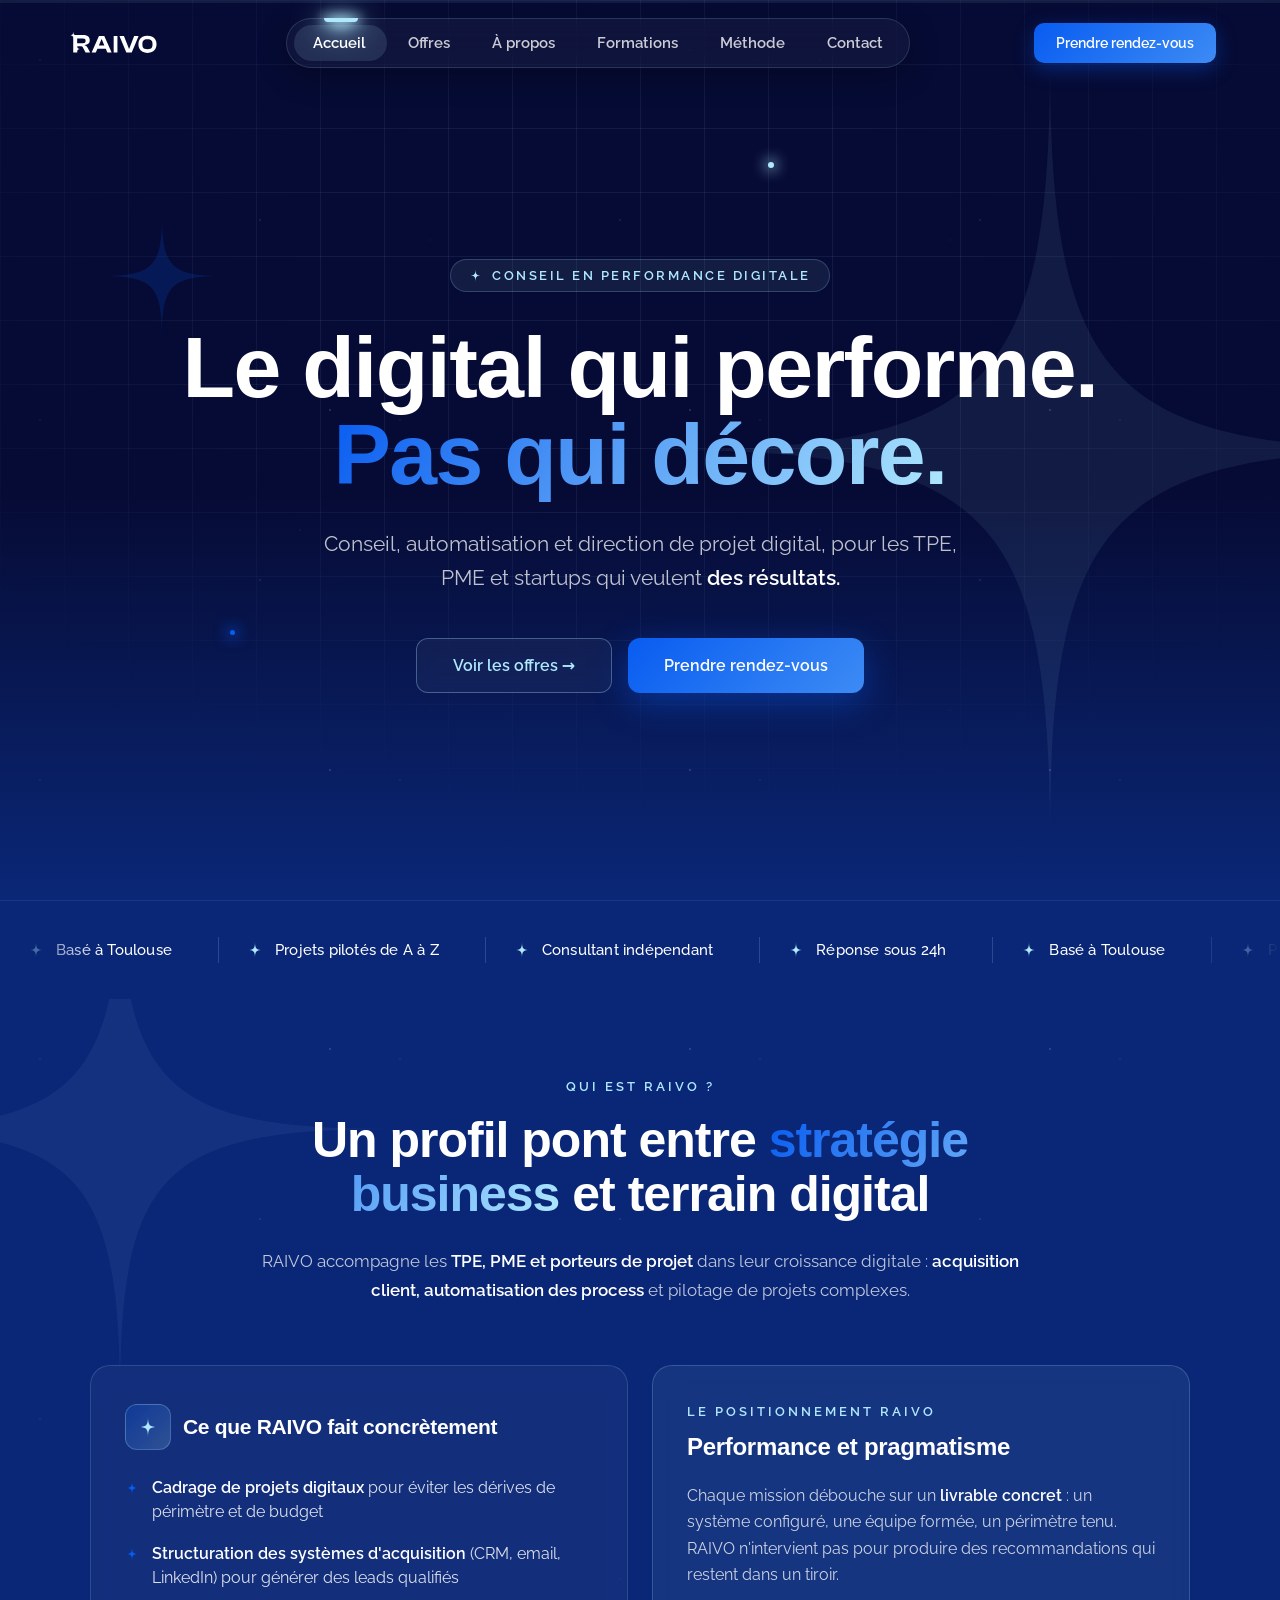
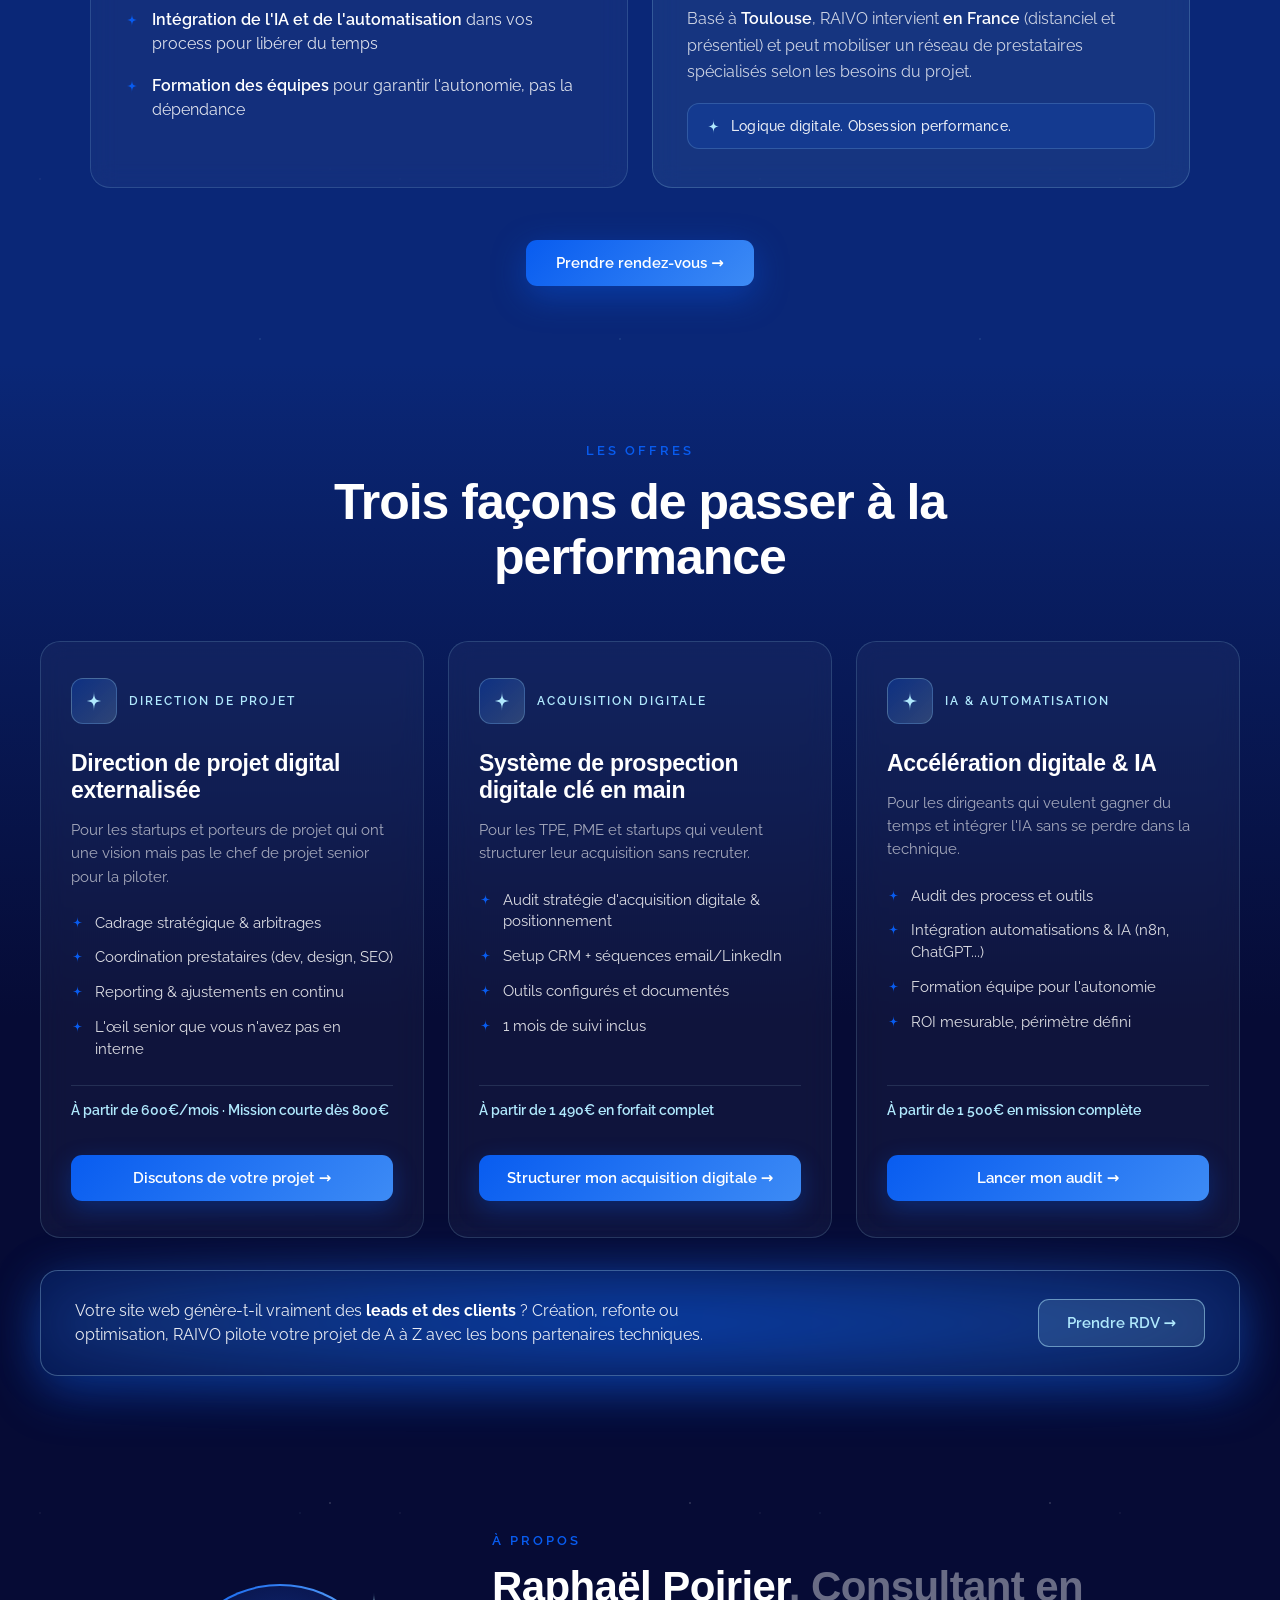
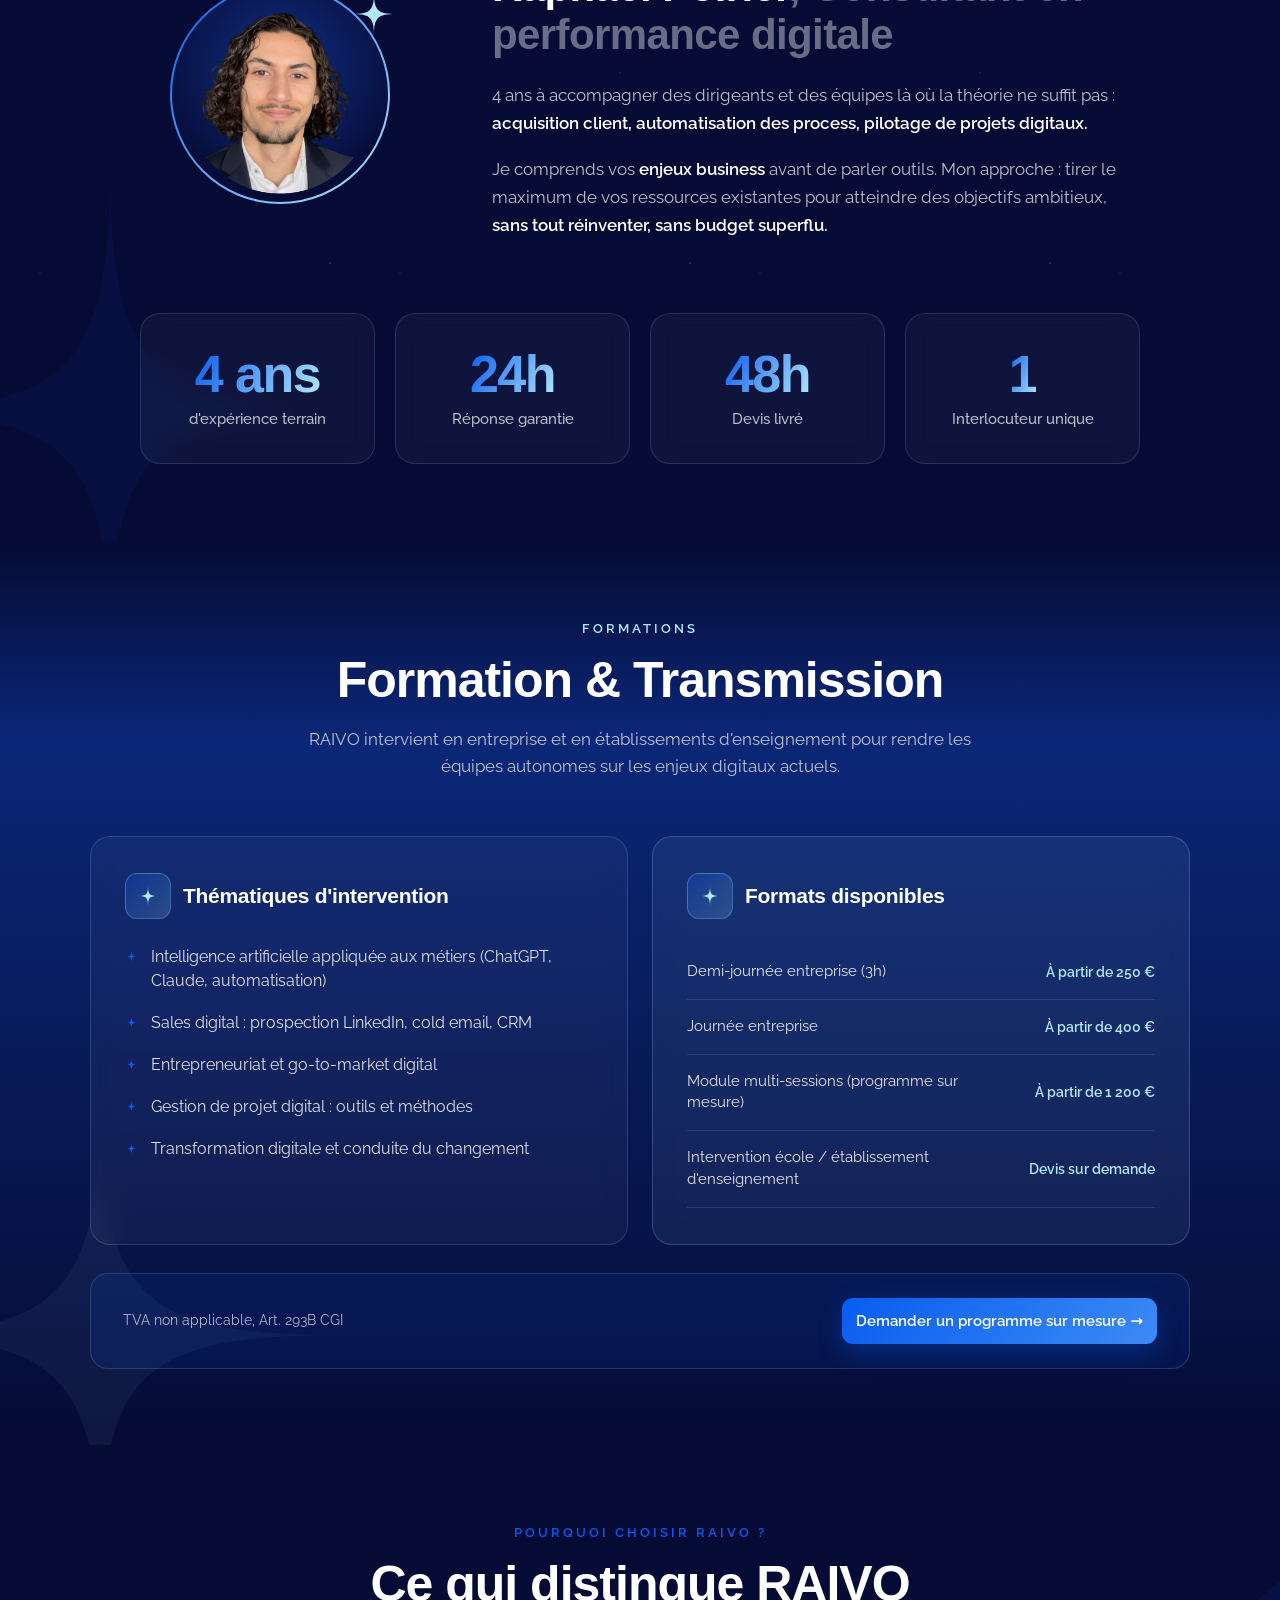
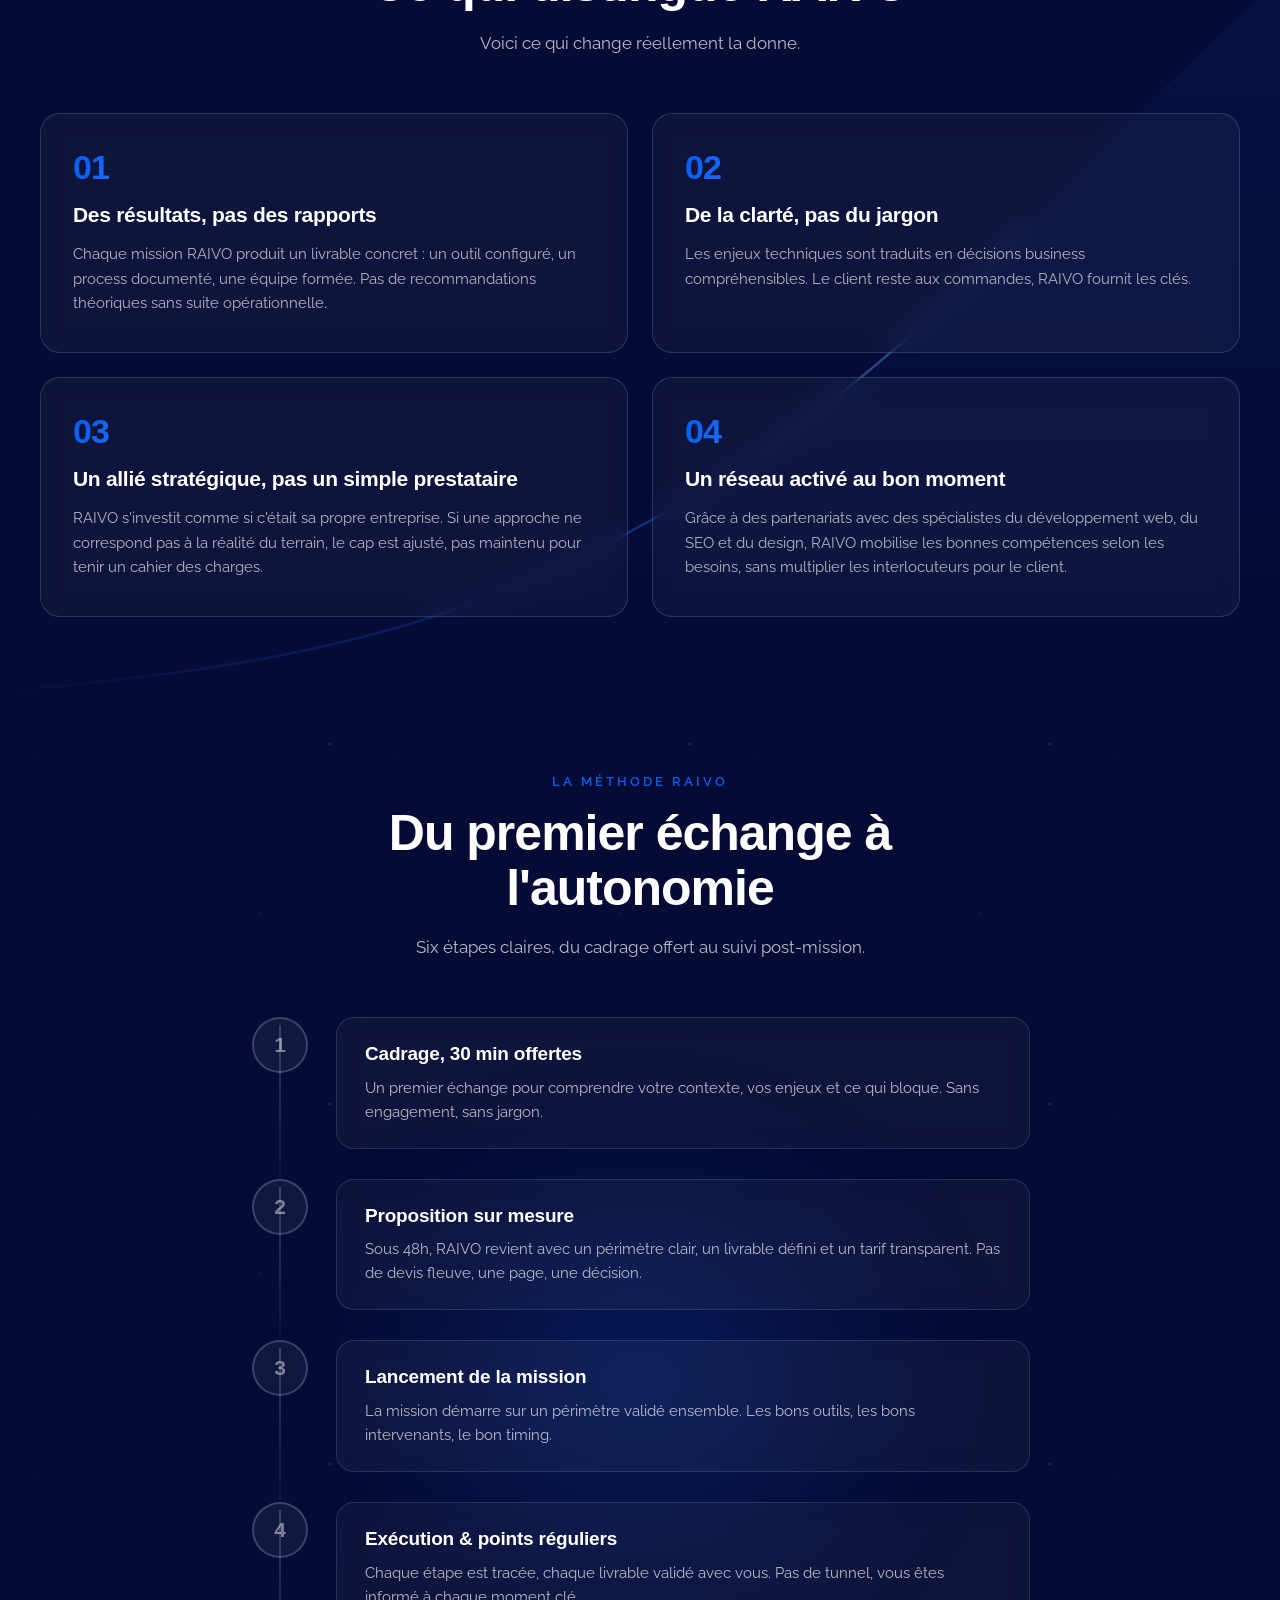
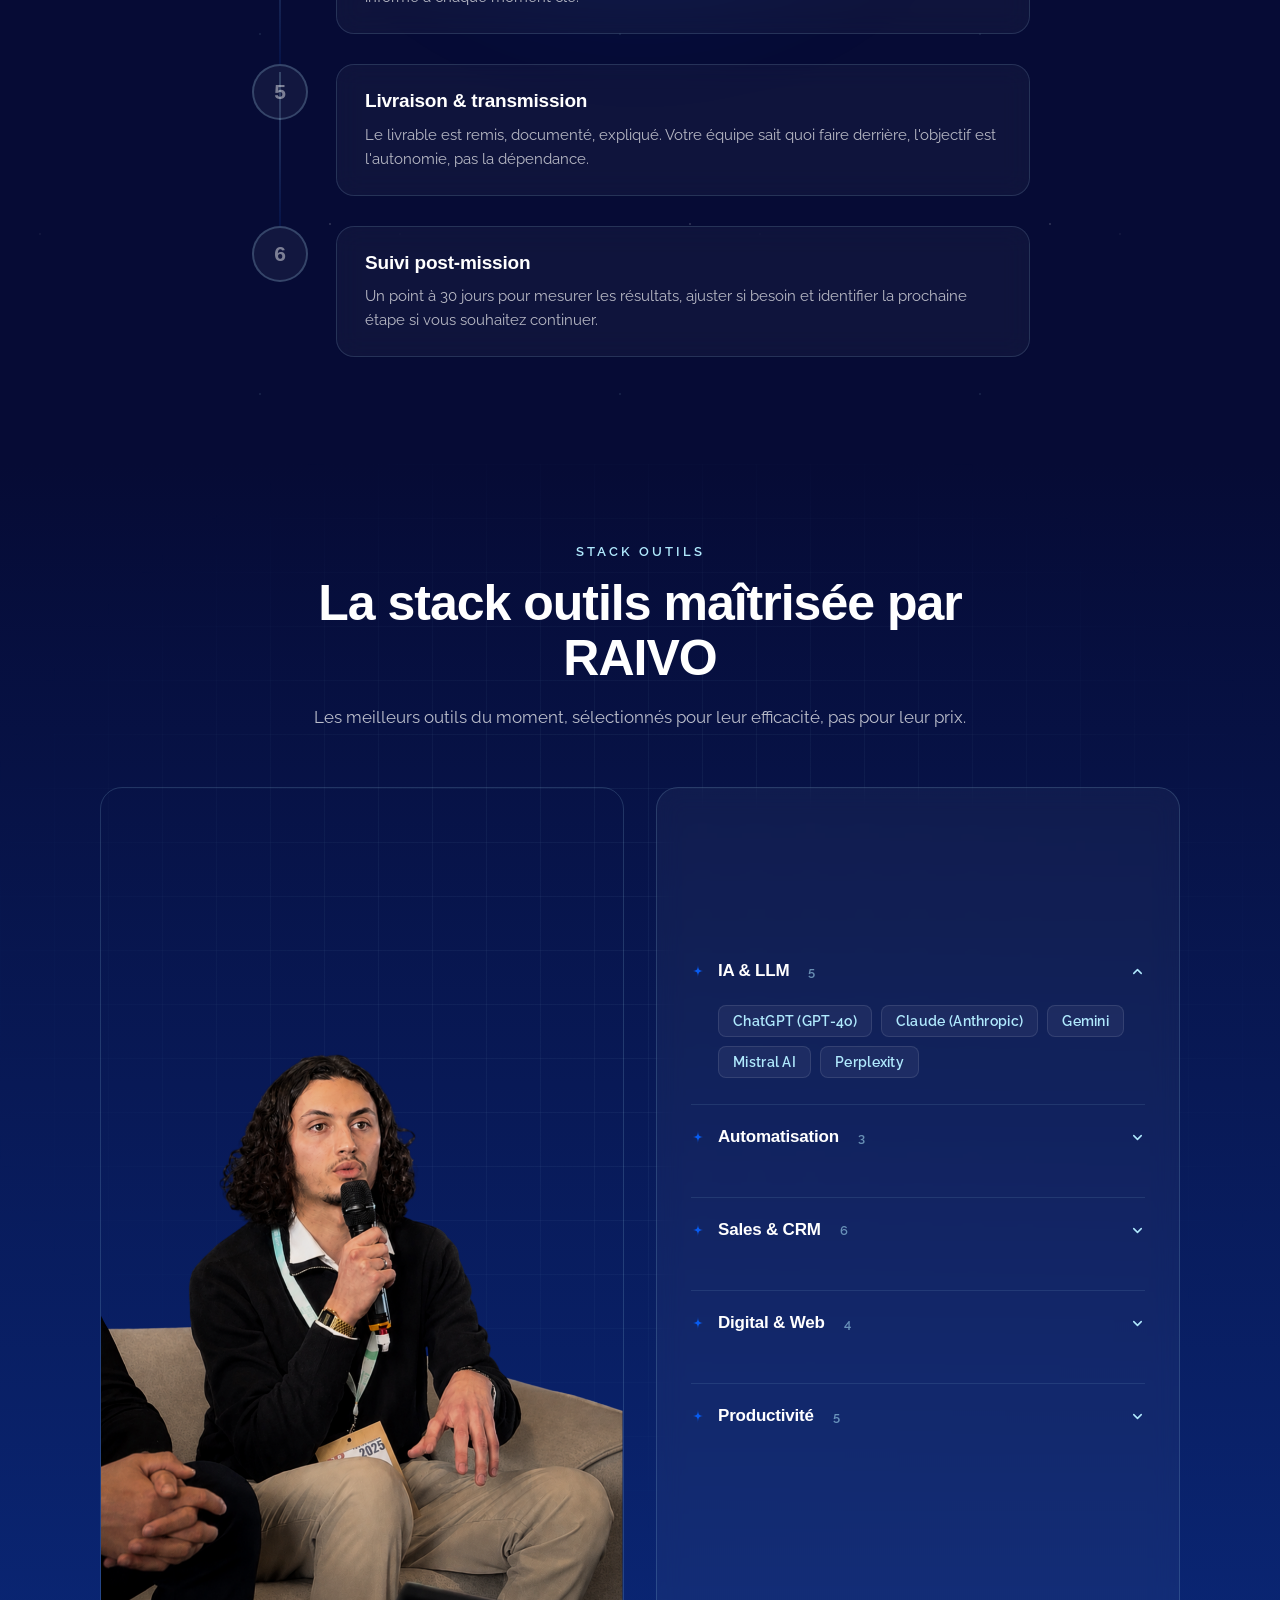
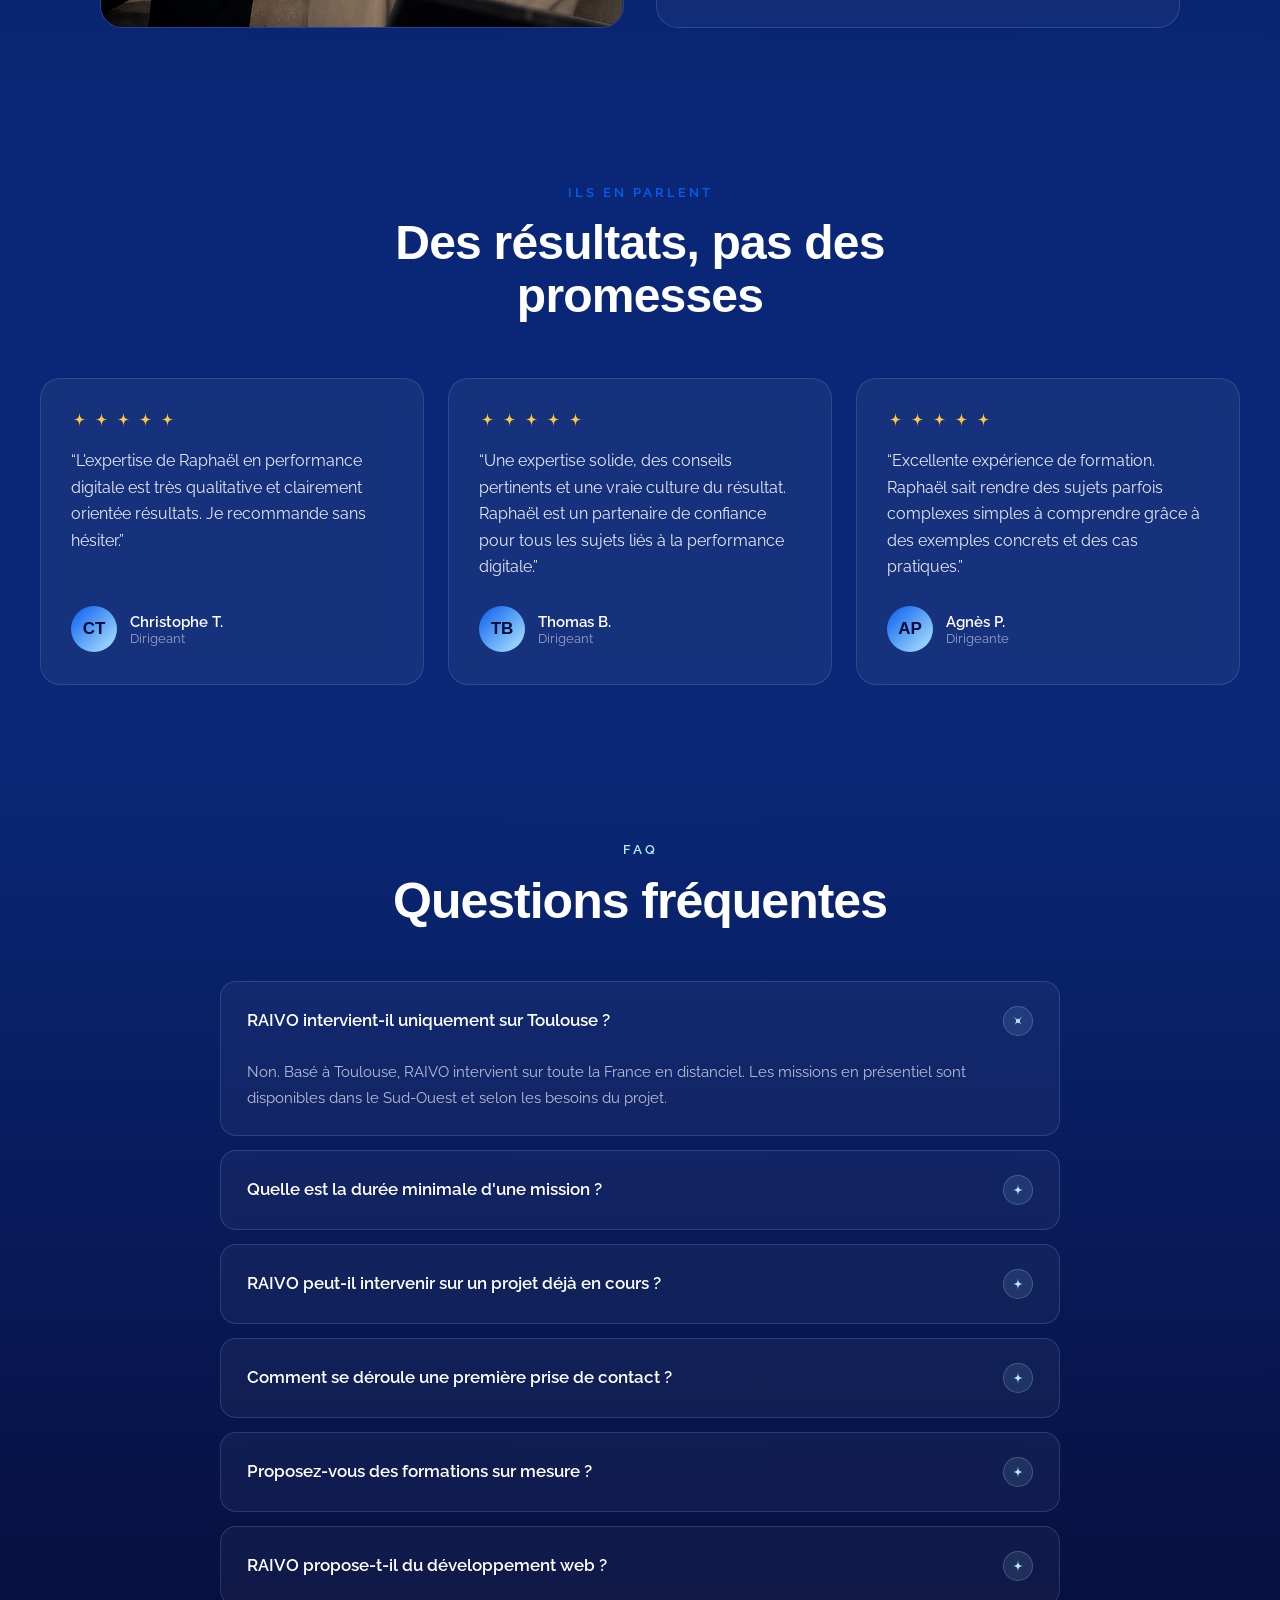
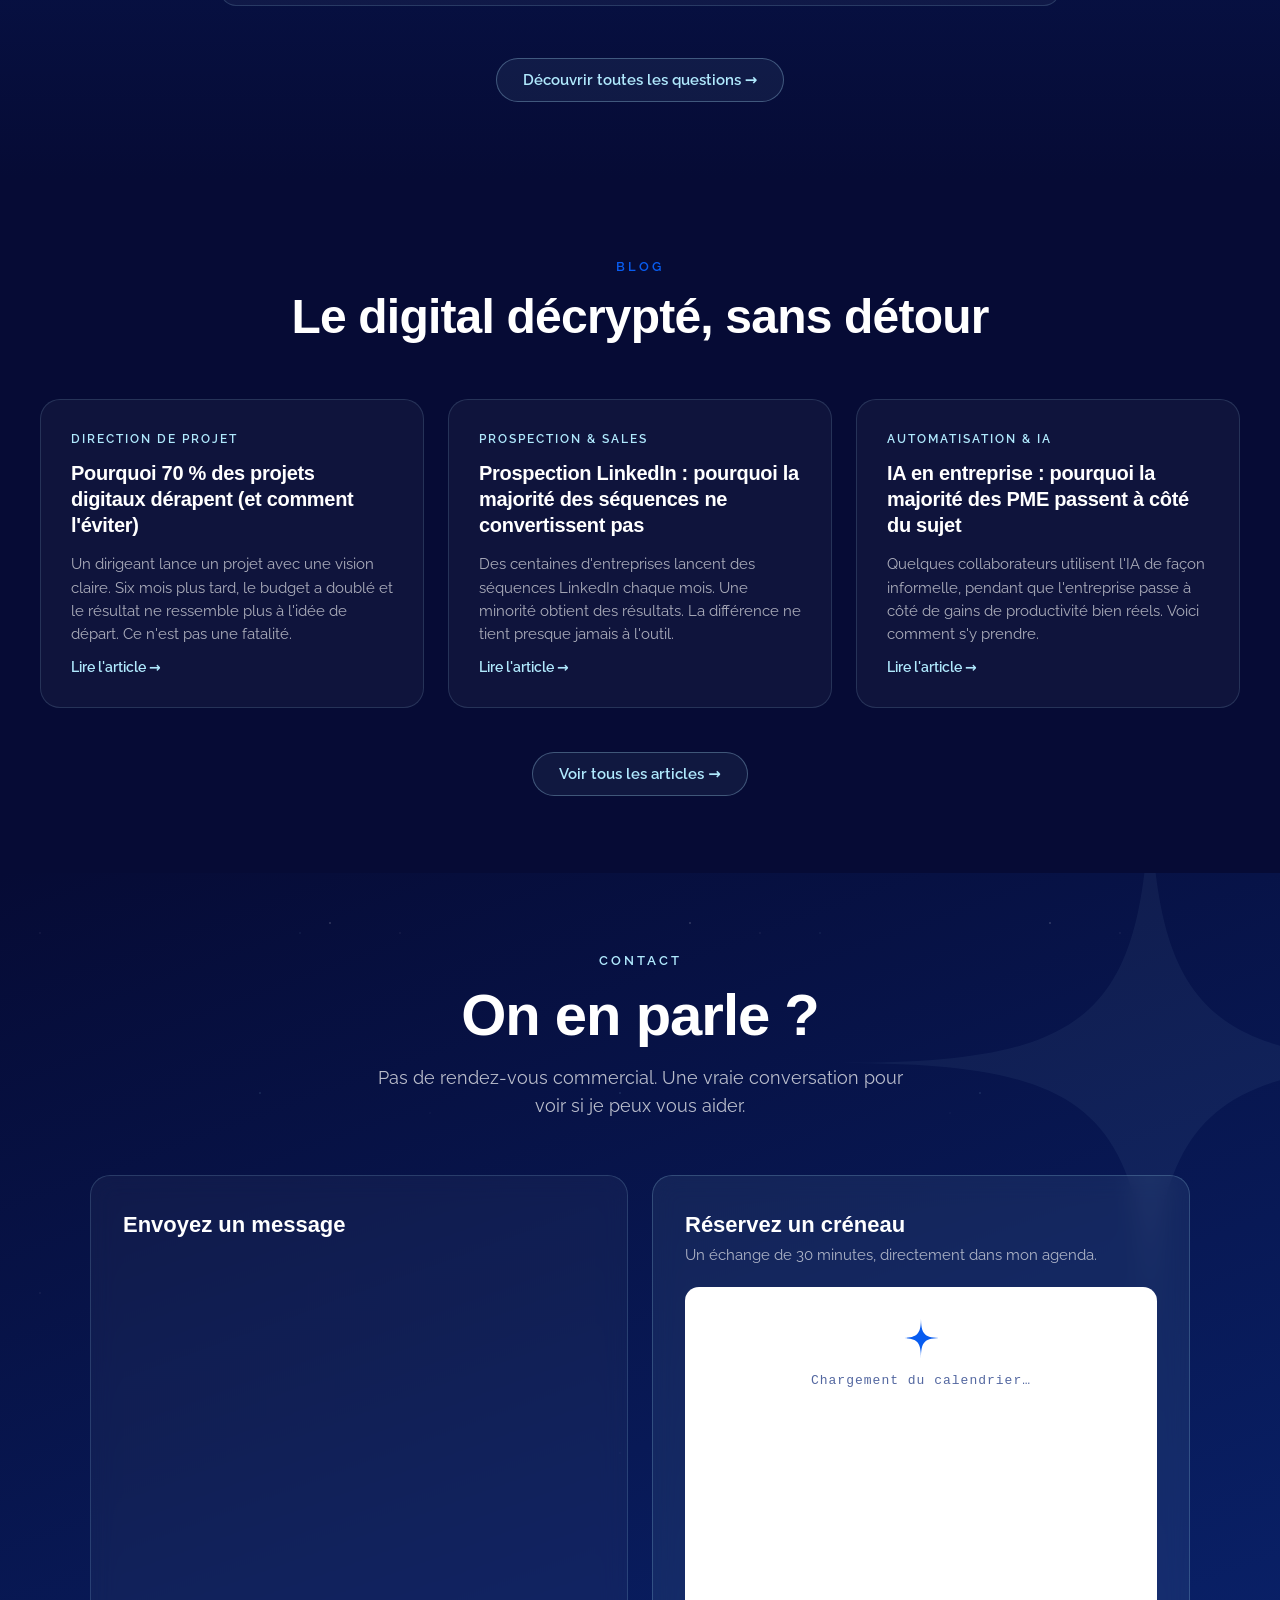
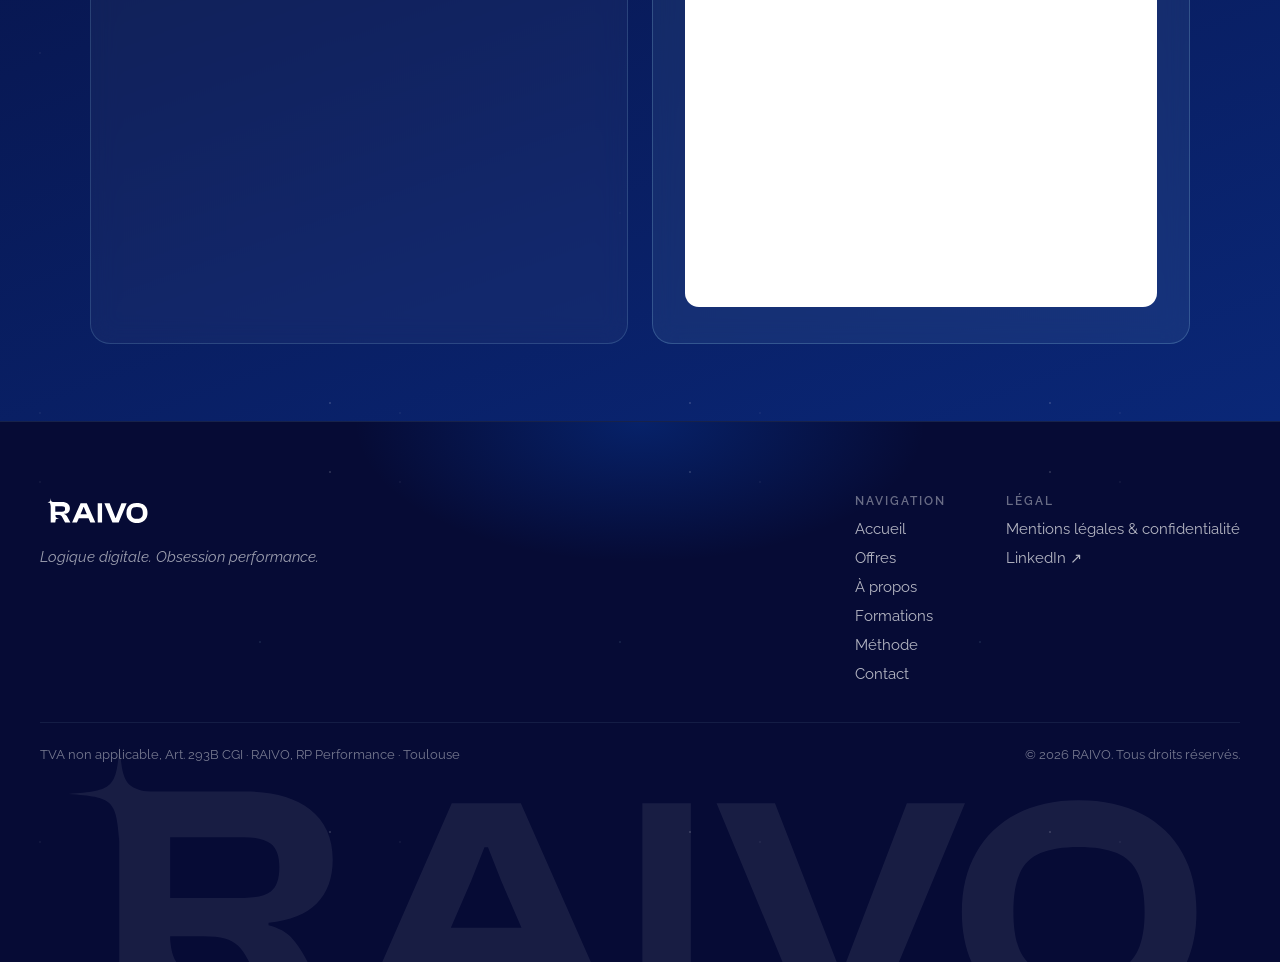
==== commit bb313e90: "feat: ajout Make et Zapier à la catégorie Automatisation" ====
--- a/index.html
+++ b/index.html
@@ -520,11 +520,11 @@
         <div class="rv-stack-row" data-accordion-item data-open="false">
           <button type="button" class="rv-stack-toggle" data-accordion-toggle aria-expanded="false">
             <svg width="14" height="14" viewBox="0 0 100 100" aria-hidden="true"><path d="M50 0 C50 42 58 50 100 50 C58 50 50 58 50 100 C50 58 42 50 0 50 C42 50 50 42 50 0 Z" fill="#085cf0"/></svg>
-            <span class="cat">Automatisation</span><span class="count">1</span>
+            <span class="cat">Automatisation</span><span class="count">3</span>
             <svg class="chevron" width="15" height="15" viewBox="0 0 24 24" aria-hidden="true"><path d="M6 9l6 6 6-6" fill="none" stroke="#b0e9fd" stroke-width="2.4" stroke-linecap="round" stroke-linejoin="round"/></svg>
           </button>
           <div class="rv-stack-panel-inner"><div class="rv-stack-tools">
-            <span>n8n</span>
+            <span>n8n</span><span>Make</span><span>Zapier</span>
           </div></div>
         </div>
         <div class="rv-stack-row" data-accordion-item data-open="false">
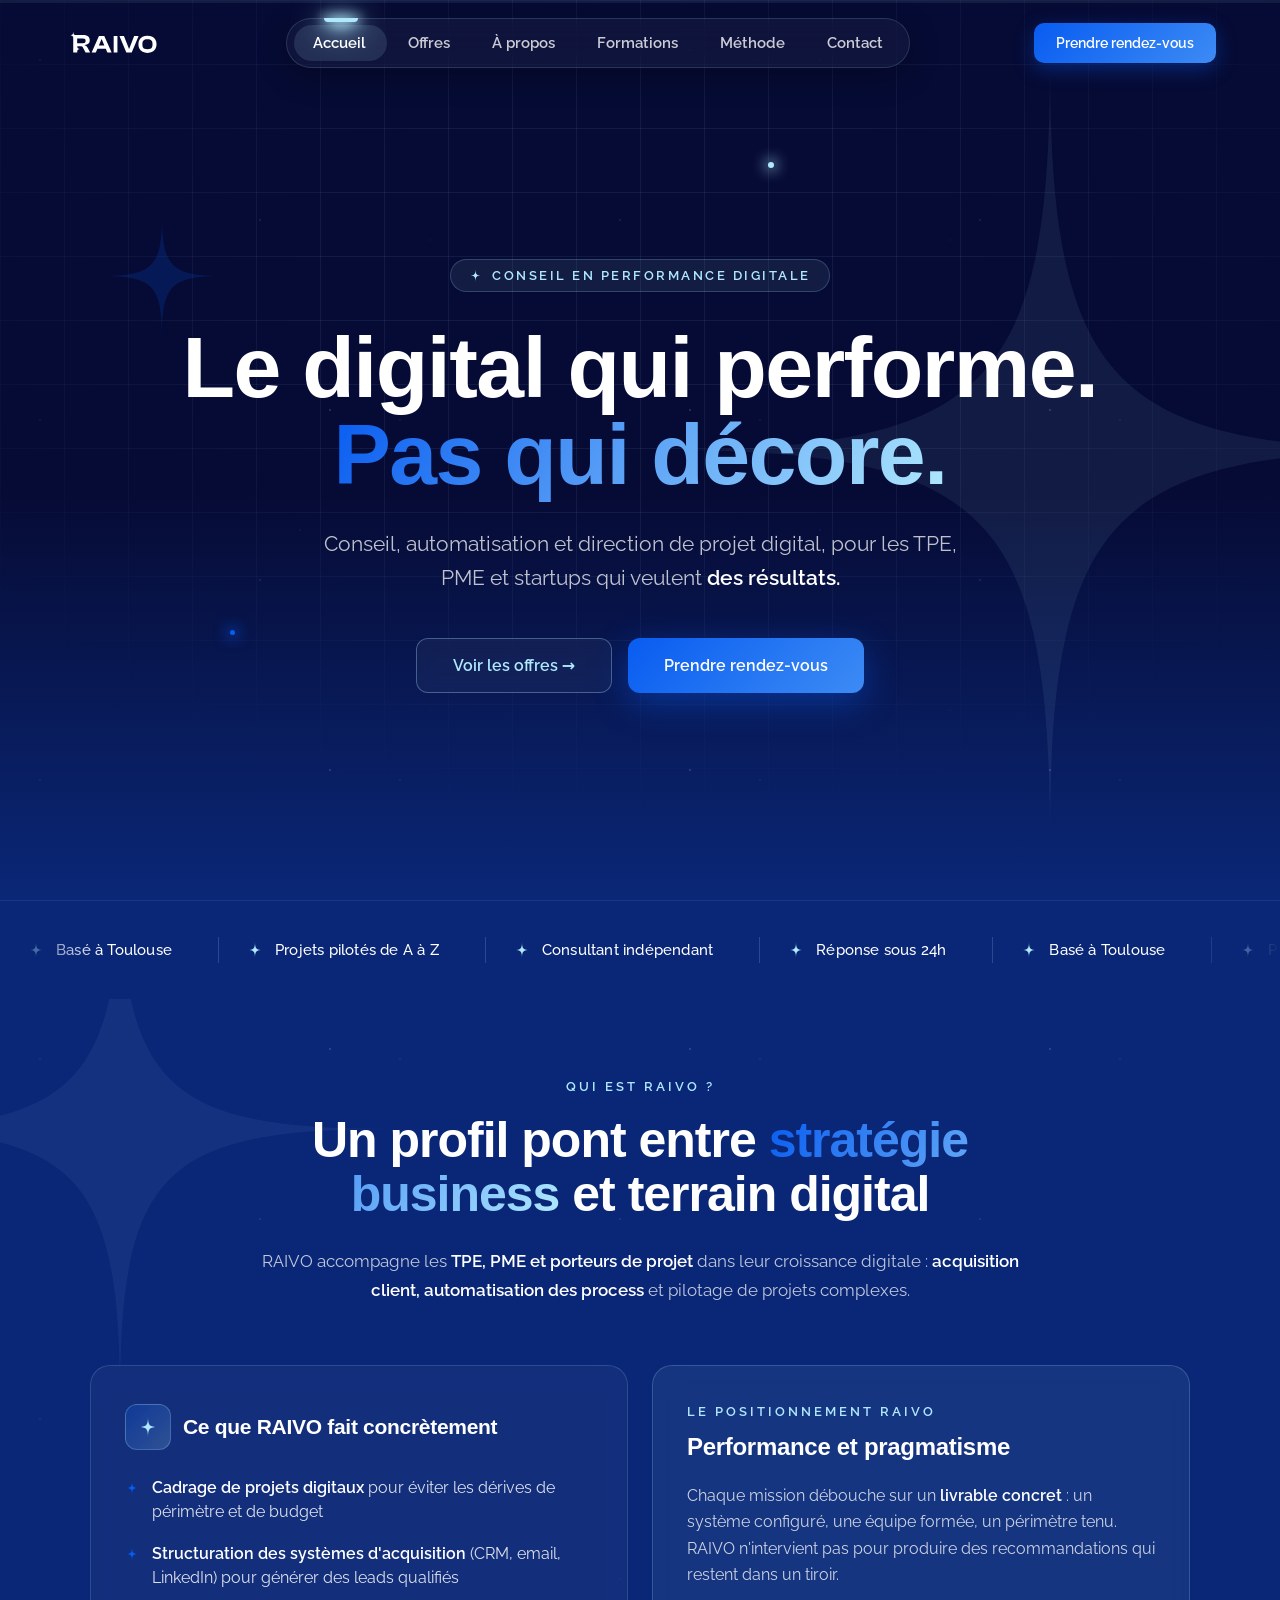
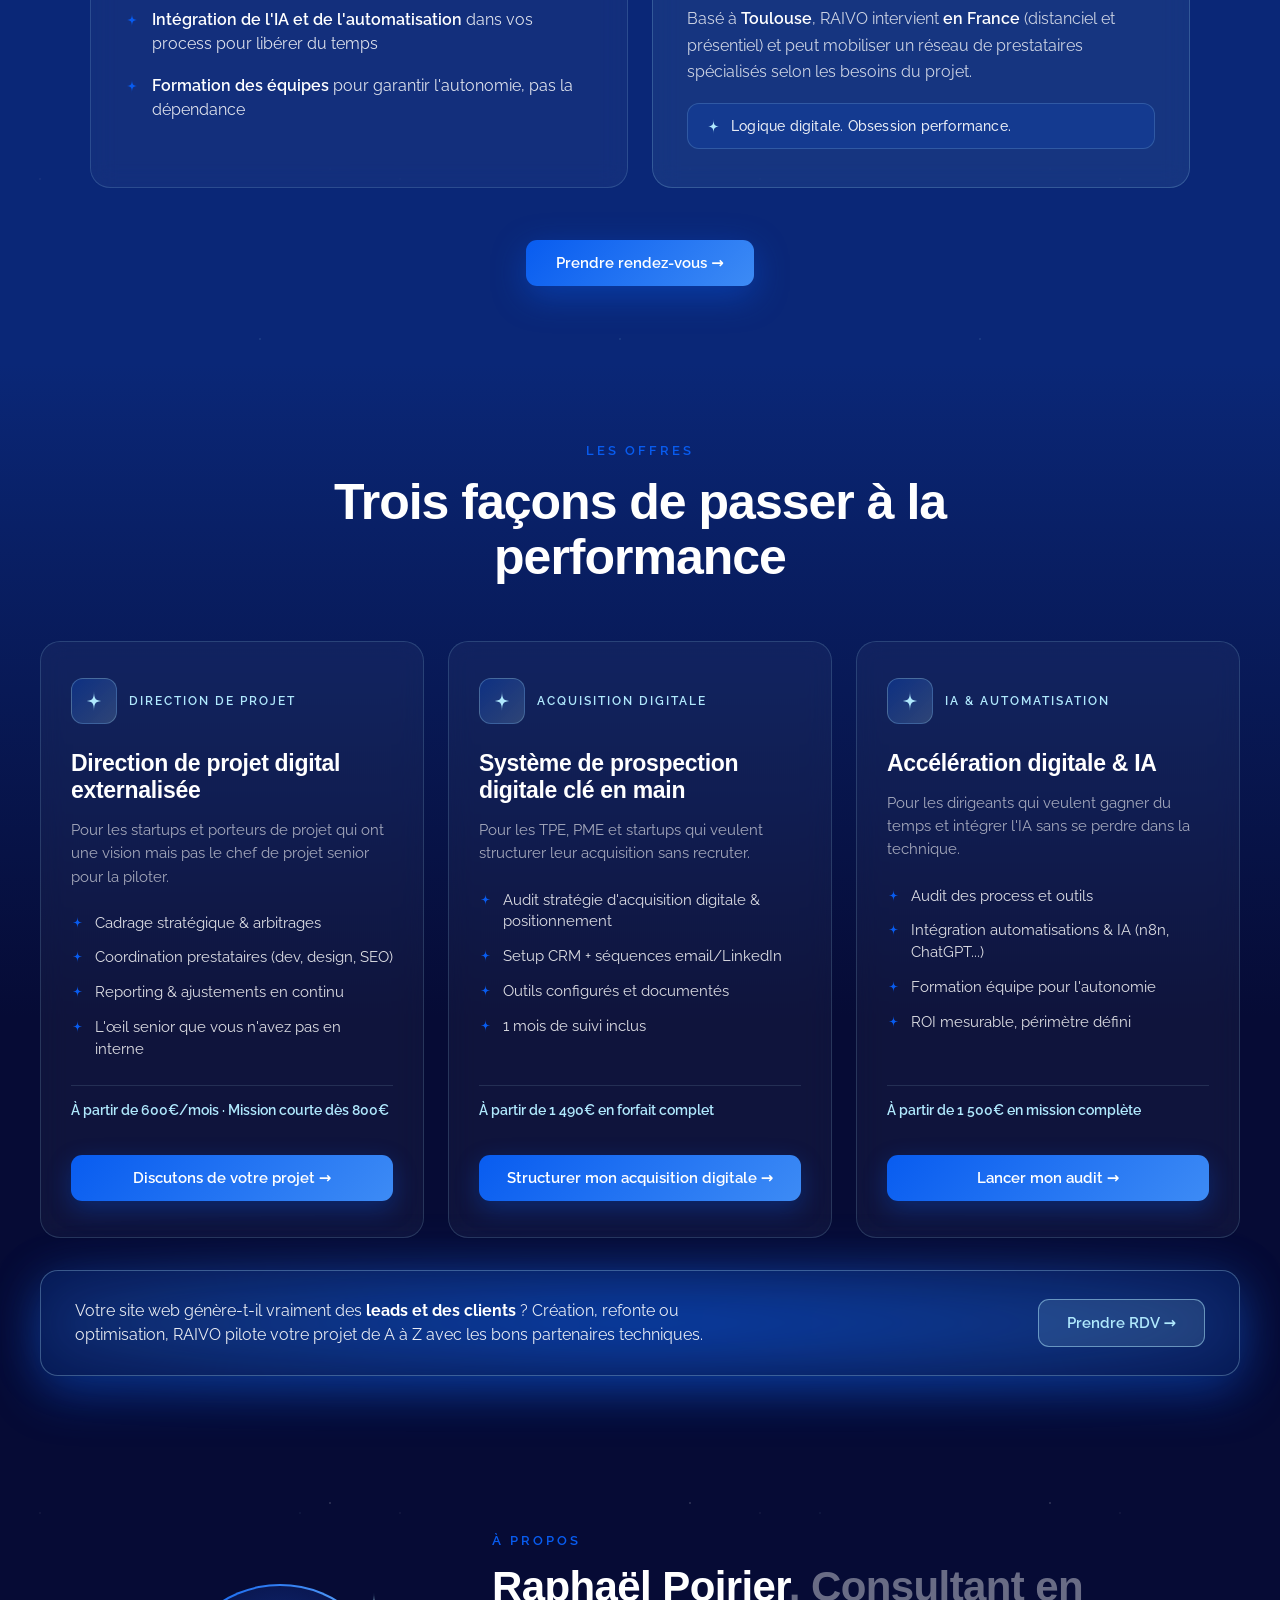
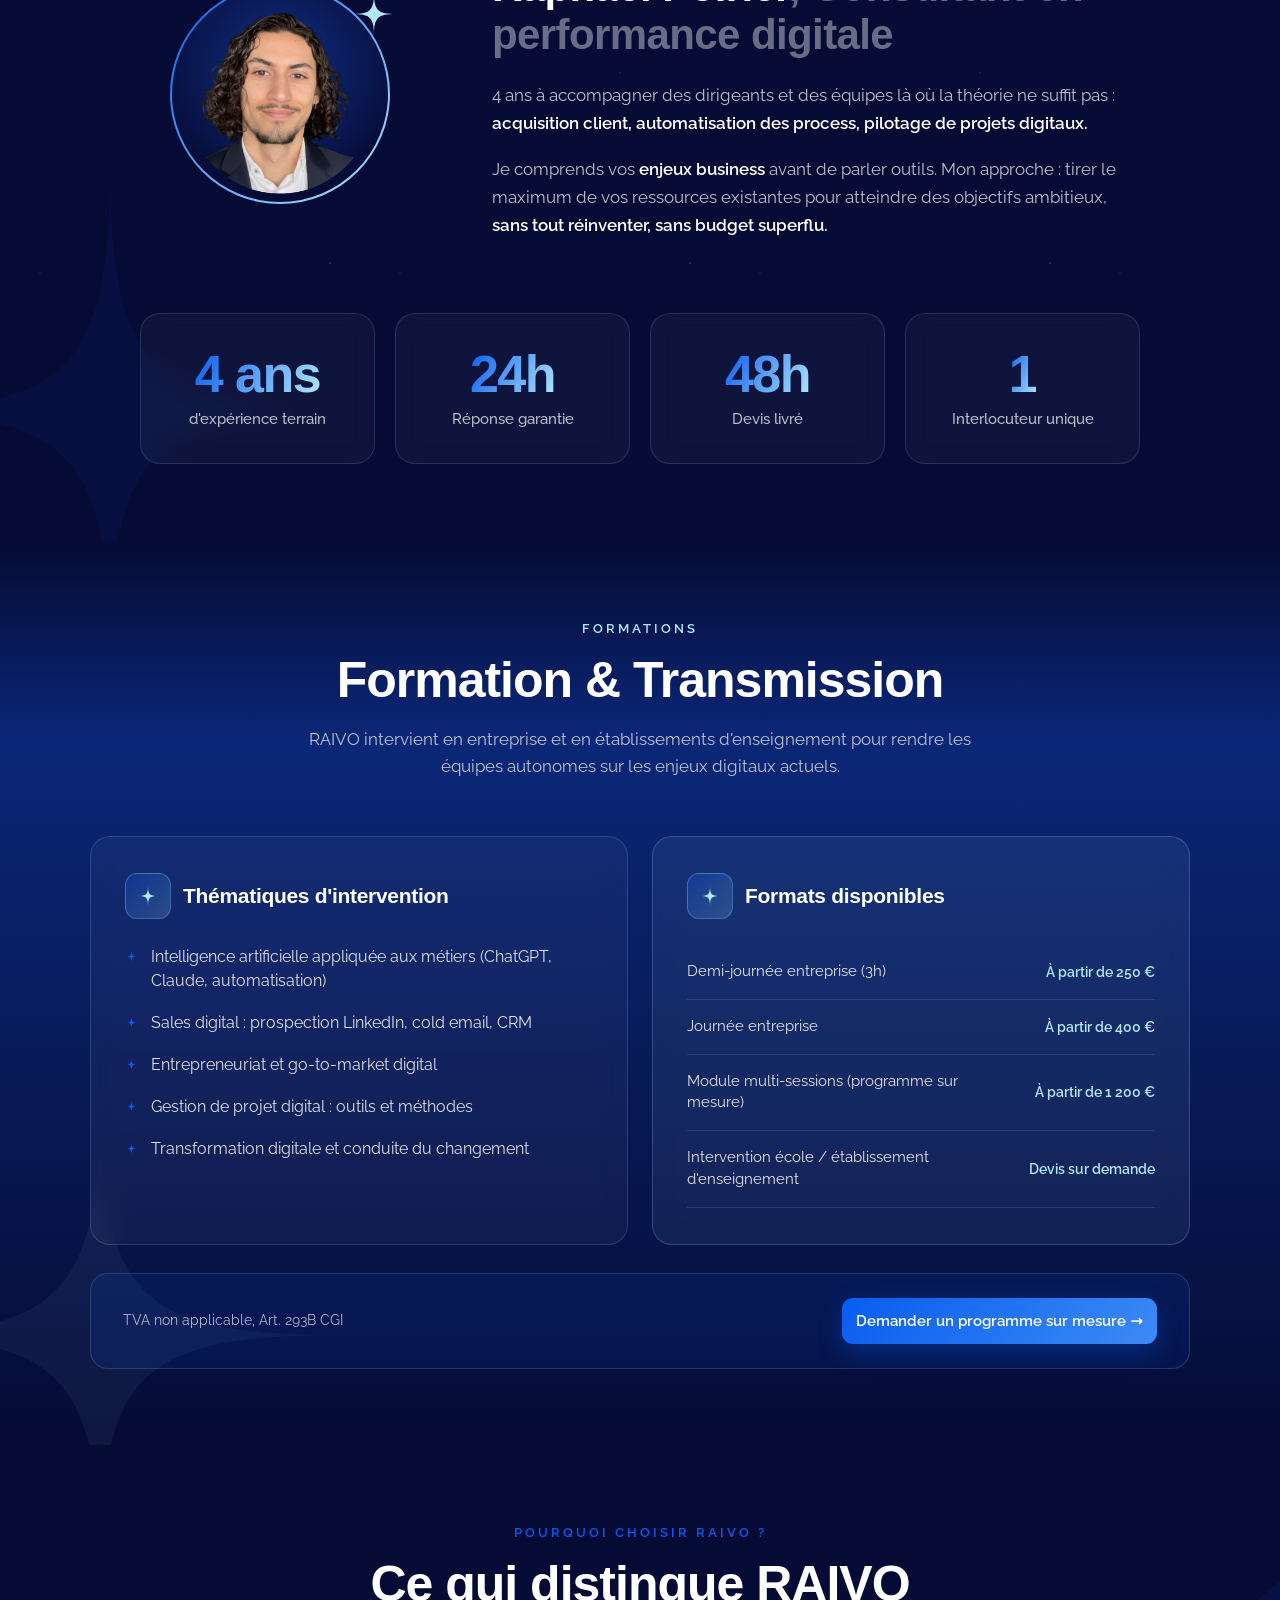
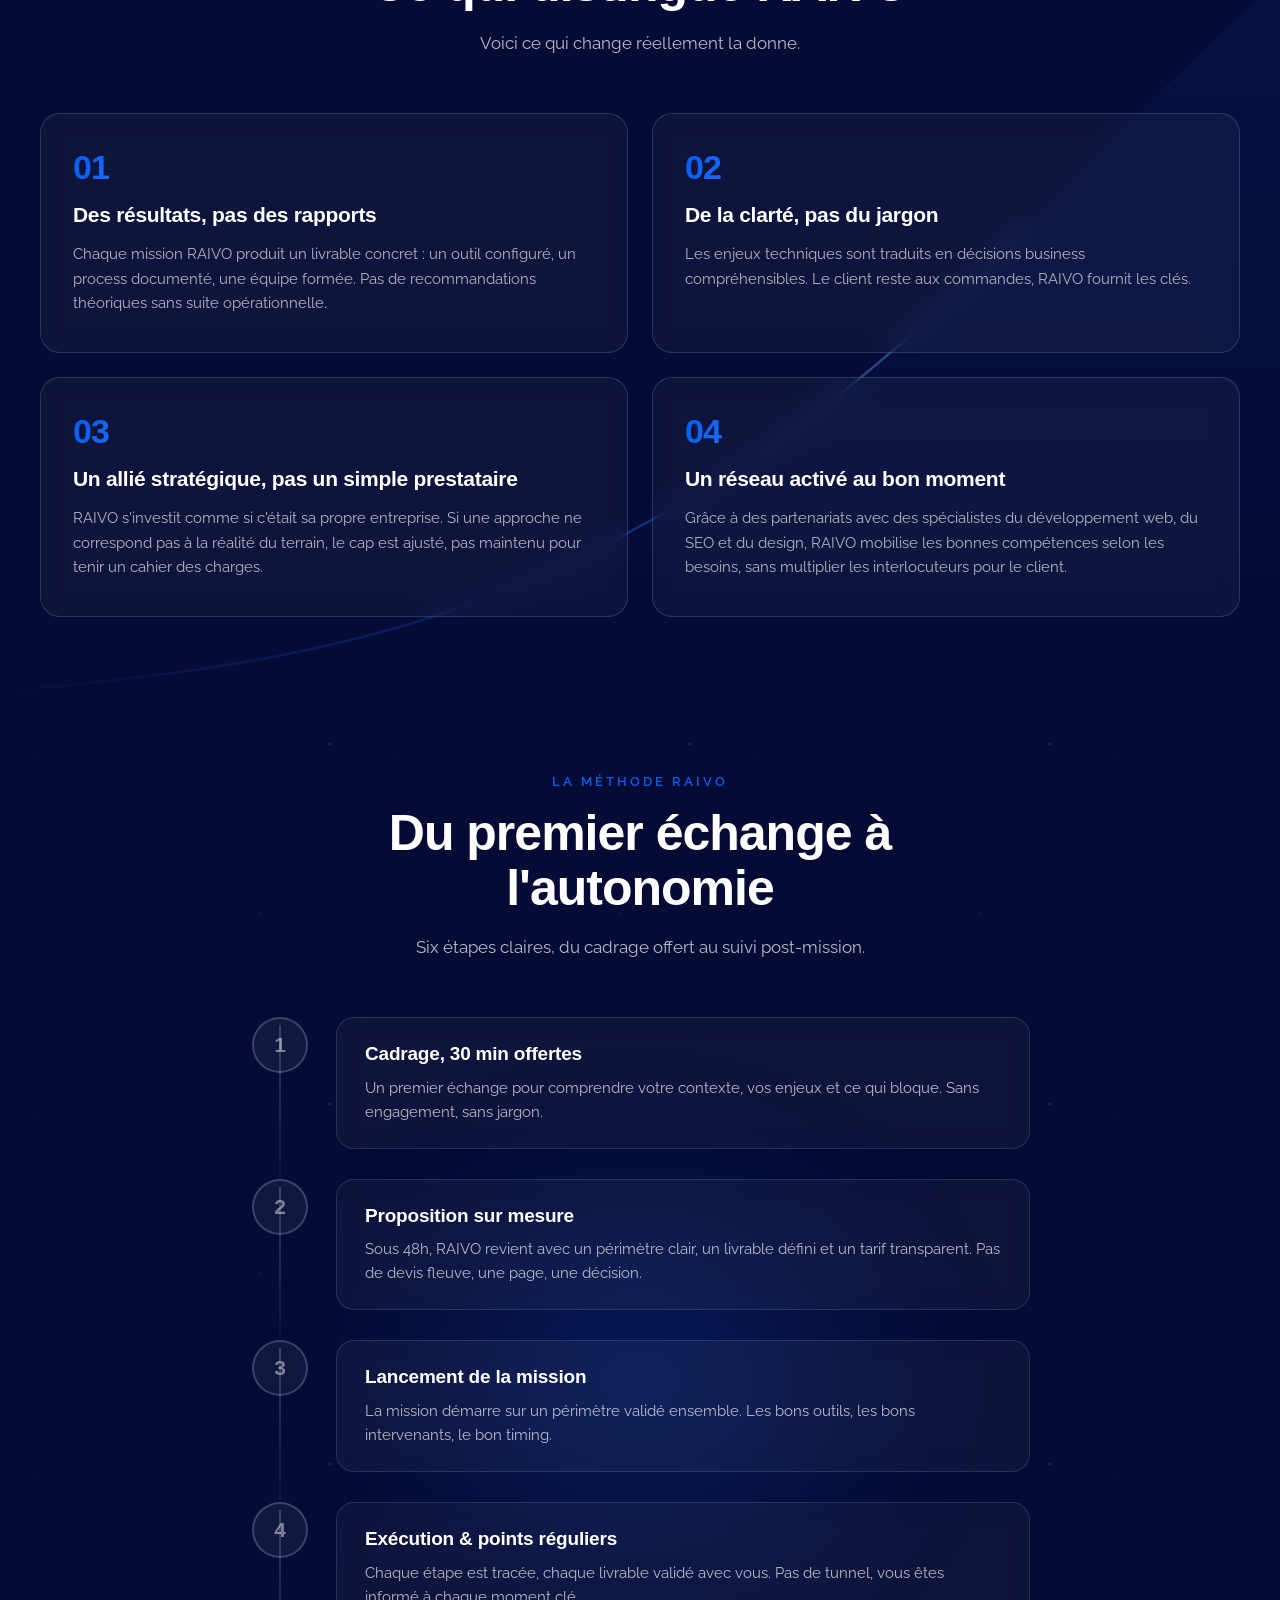
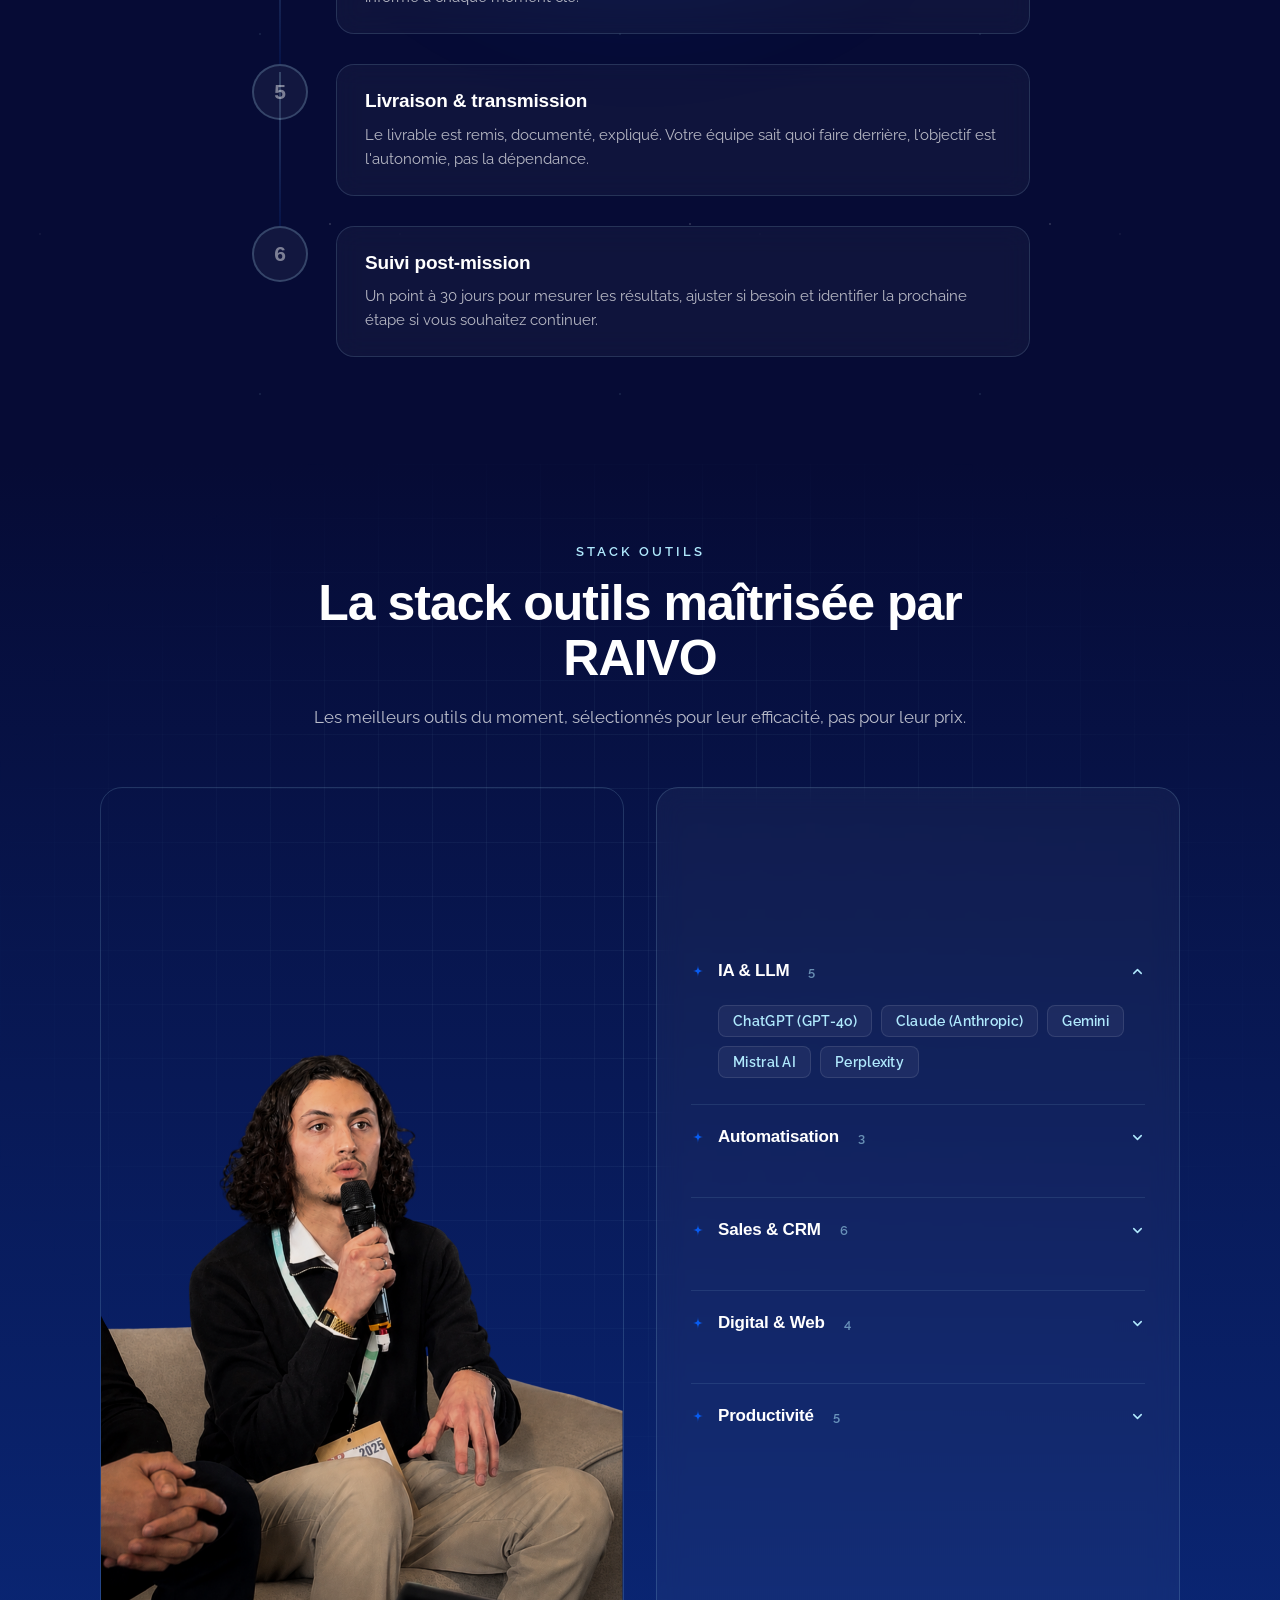
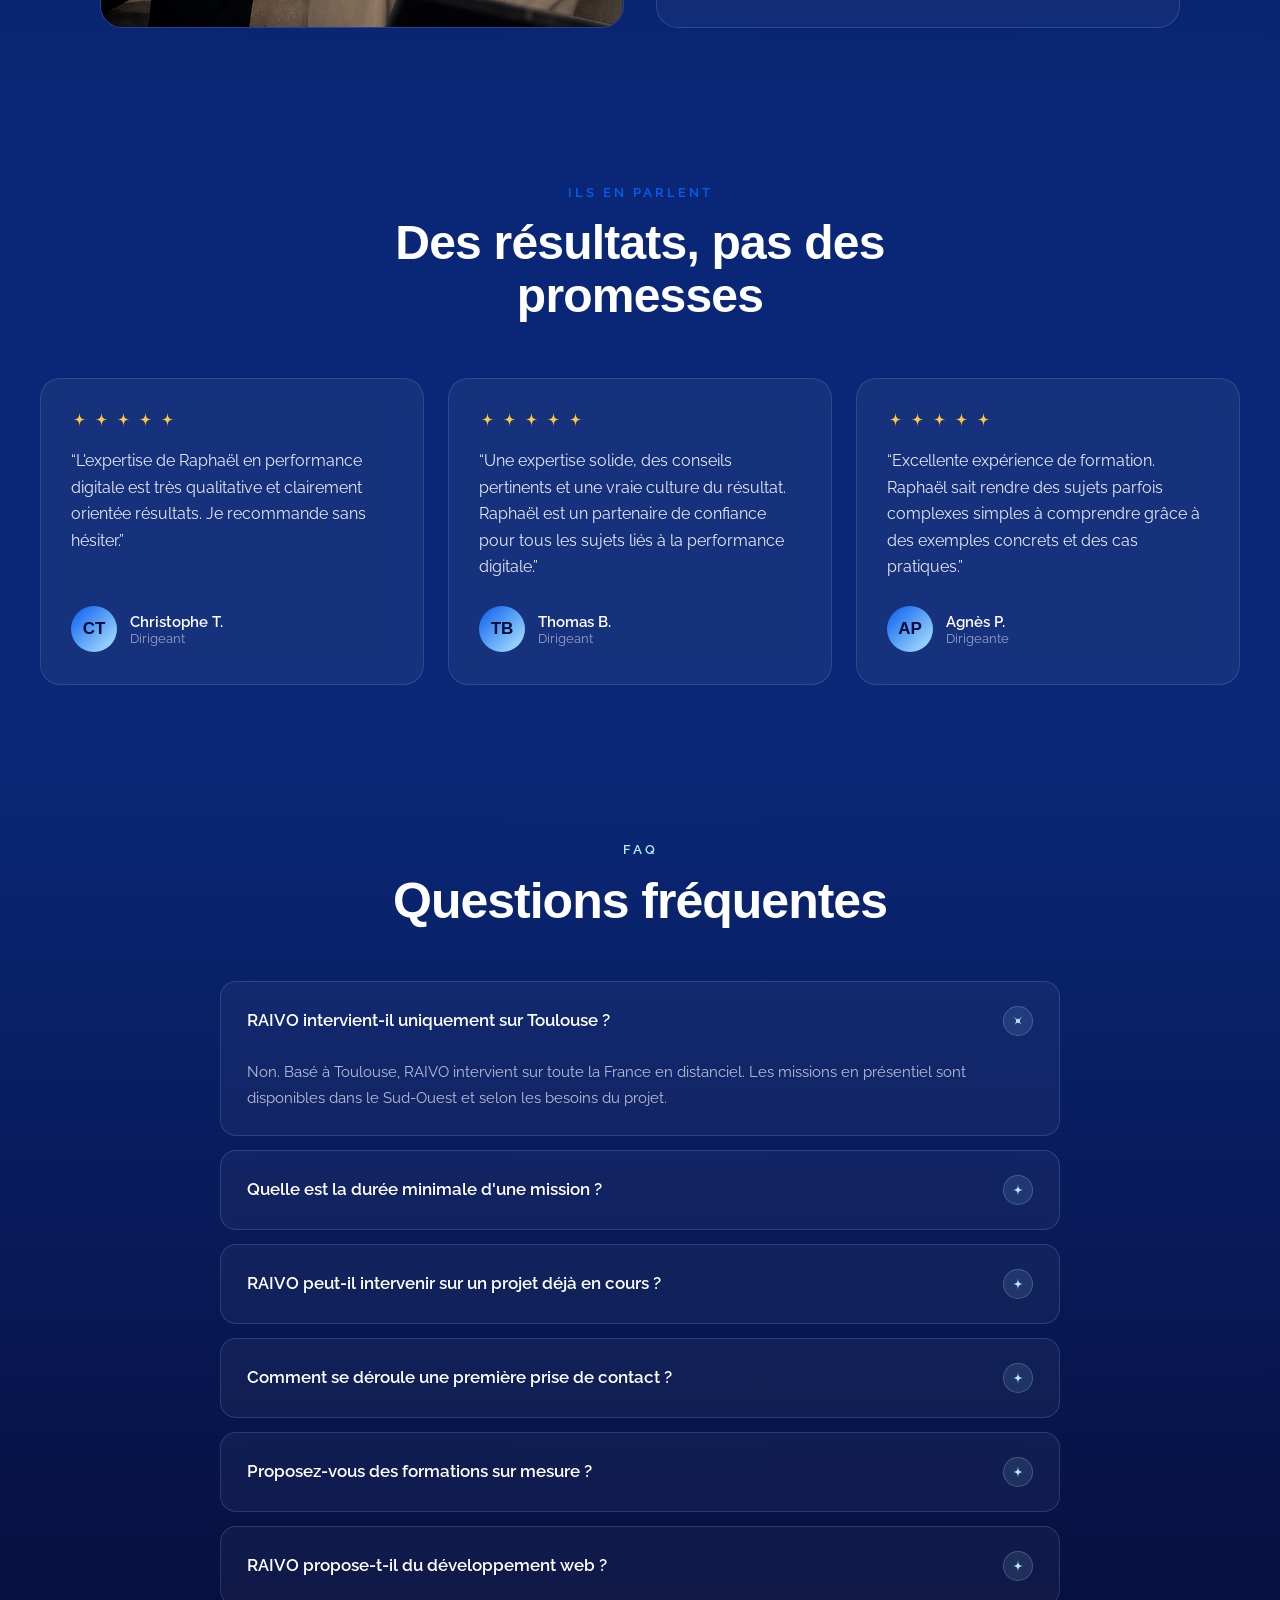
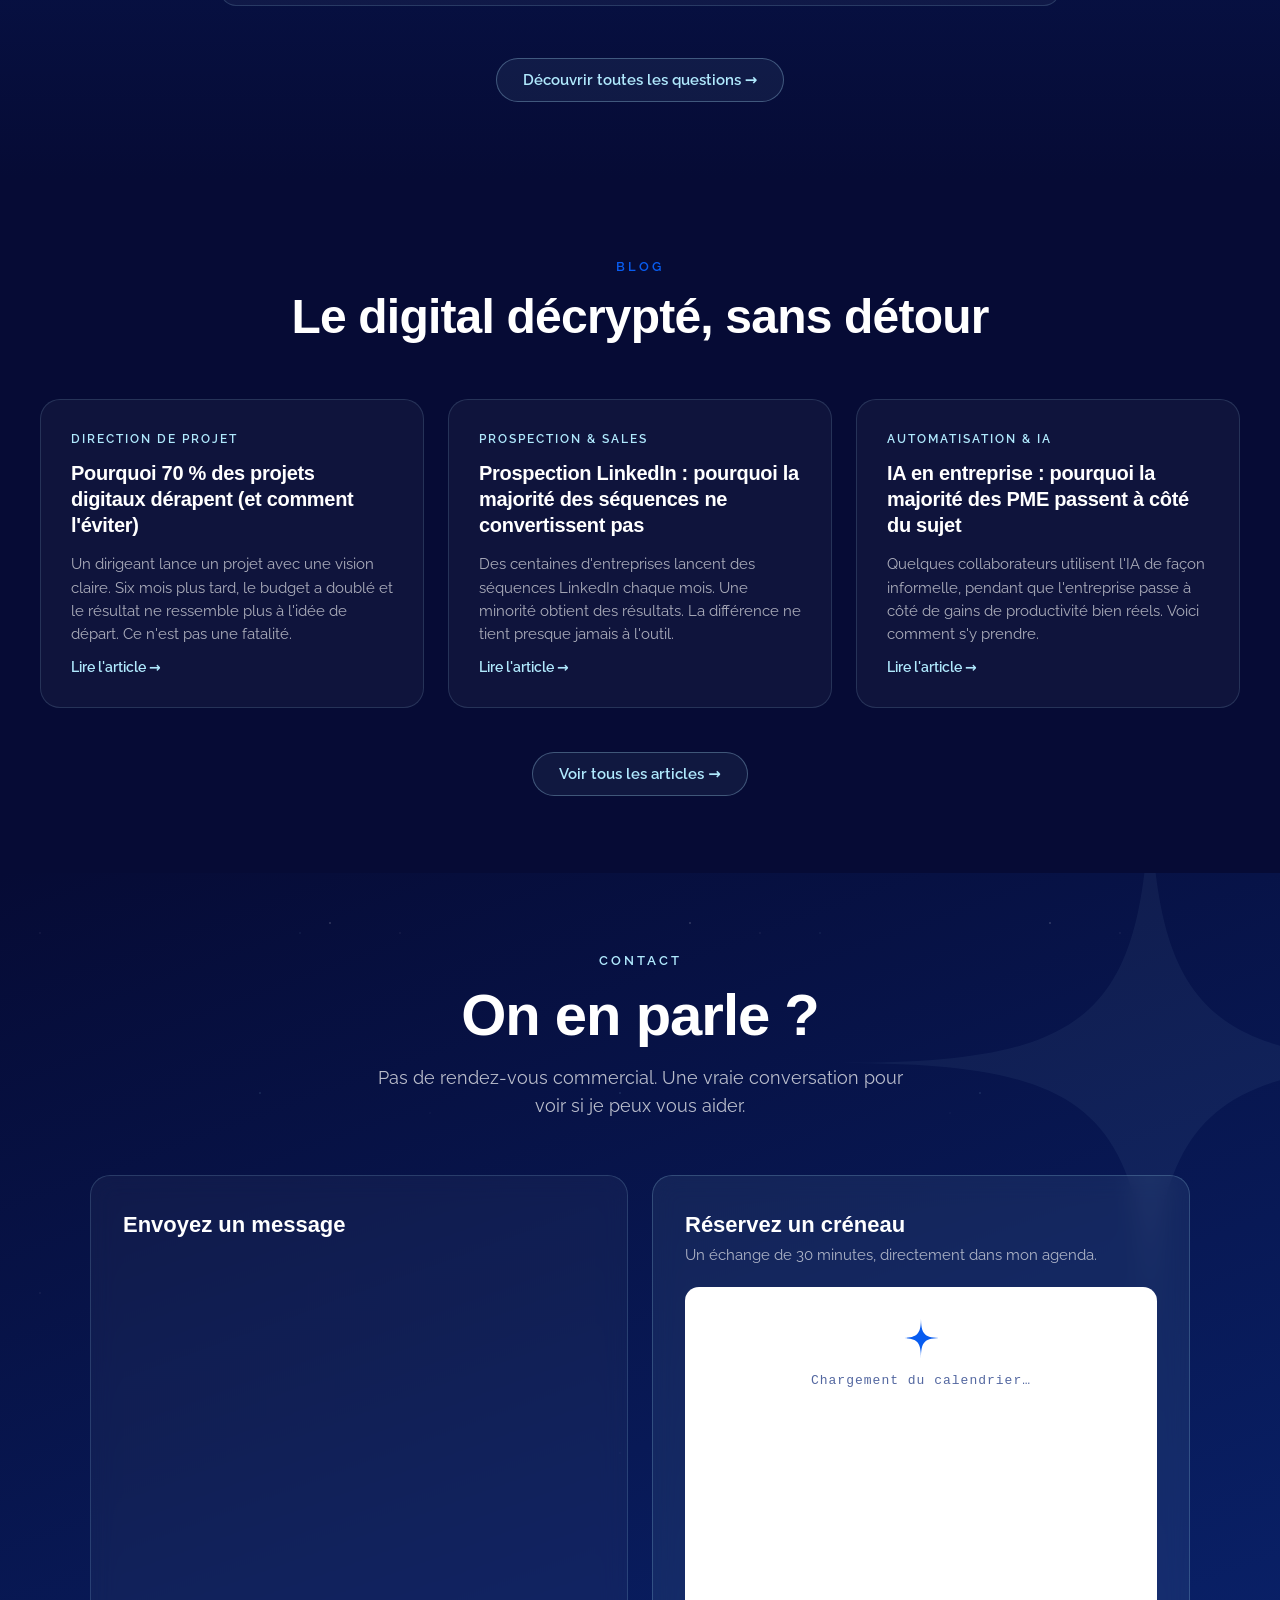
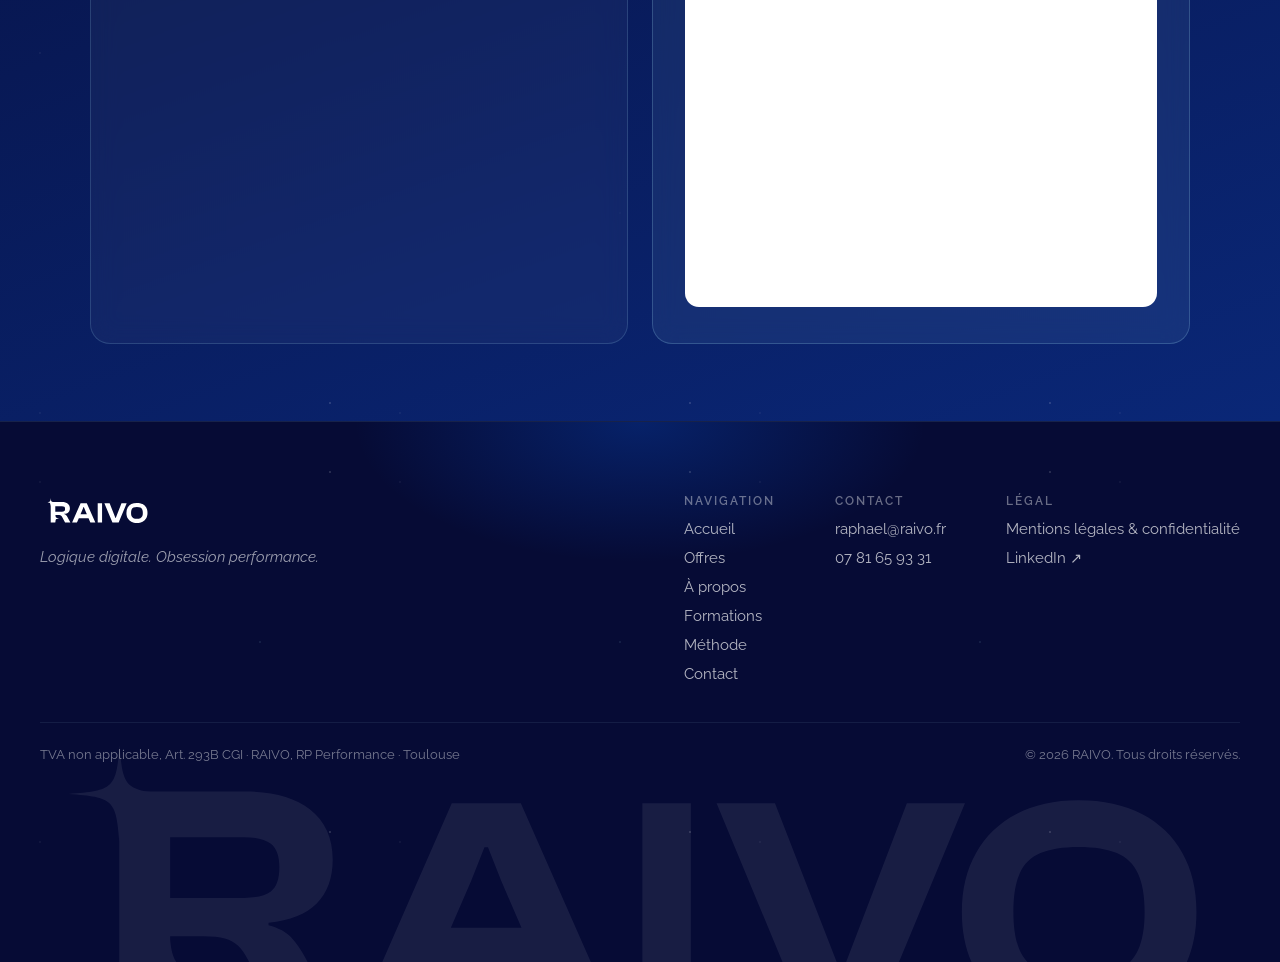
==== commit e1011da3: "feat: ajout coordonnées contact dans le footer" ====
--- a/index.html
+++ b/index.html
@@ -770,6 +770,11 @@
           <a href="#contact">Contact</a>
         </div>
         <div class="rv-footer-col">
+          <span class="head">Contact</span>
+          <a href="mailto:raphael@raivo.fr">raphael@raivo.fr</a>
+          <a href="tel:+33781659331">07 81 65 93 31</a>
+        </div>
+        <div class="rv-footer-col">
           <span class="head">Légal</span>
           <a href="mentions-legales.html">Mentions légales & confidentialité</a>
           <a href="https://www.linkedin.com/in/rapha%C3%ABl-poirier/" target="_blank" rel="noopener" aria-label="LinkedIn RAIVO">LinkedIn ↗</a>
@@ -786,5 +791,26 @@
 <script src="https://assets.calendly.com/assets/external/widget.js" async></script>
 <script src="https://tally.so/widgets/embed.js" async></script>
 <script src="js/main.js"></script>
+
+<script>
+window.axeptioSettings = {
+  clientId: "6a49245755cf01ff65aa2dd6",
+  cookiesVersion: "5f101598-992e-487b-aebd-4d98815784bb",
+  googleConsentMode: {
+    default: {
+      analytics_storage: "denied",
+      ad_storage: "denied",
+      ad_user_data: "denied",
+      ad_personalization: "denied",
+      wait_for_update: 500
+    }
+  }
+};
+(function(d, s) {
+  var t = d.getElementsByTagName(s)[0], e = d.createElement(s);
+  e.async = true; e.src = "//static.axept.io/sdk.js";
+  t.parentNode.insertBefore(e, t);
+})(document, "script");
+</script>
 </body>
 </html>
--- a/css/style.css
+++ b/css/style.css
@@ -337,7 +337,7 @@
 .rv-center-cta { text-align: center; margin-top: 52px; }
 
 /* ---------------- Offres ---------------- */
-#offres { background: linear-gradient(180deg, var(--blue-deep) 0%, var(--navy) 60%); }
+.rv-section#offres { background: linear-gradient(180deg, var(--blue-deep) 0%, var(--navy) 60%); }
 .rv-offer-card { position: relative; display: flex; flex-direction: column; padding: 36px 30px; }
 .rv-offer-card h3 { font-weight: 600; font-size: 23px; line-height: 1.18; letter-spacing: -.3px; margin: 0 0 14px; }
 .rv-offer-card > p { font-size: 14.5px; line-height: 1.6; color: rgba(255,255,255,.62); margin: 0 0 24px; }
@@ -405,8 +405,8 @@
 .rv-stat .label { font-size: 14.5px; font-weight: 500; line-height: 1.45; color: rgba(255,255,255,.72); }
 
 /* ---------------- Formations ---------------- */
-#formations { background: linear-gradient(180deg, var(--navy) 0%, var(--blue-deep) 22%, var(--navy) 100%); }
-#formations .rv-card { padding: 36px 34px; }
+.rv-section#formations { background: linear-gradient(180deg, var(--navy) 0%, var(--blue-deep) 22%, var(--navy) 100%); }
+.rv-section#formations .rv-card { padding: 36px 34px; }
 .rv-formats { display: flex; flex-direction: column; }
 .rv-formats > div {
   display: flex; align-items: center; justify-content: space-between; gap: 18px;
@@ -767,7 +767,7 @@
 /* ============================================================
    FAQ PAGE
    ============================================================ */
-.faq-page-bg { position: relative; min-height: 100vh; background: linear-gradient(180deg, var(--navy) 0%, var(--blue-deep) 22%, var(--navy) 46%); overflow: hidden; }
+.faq-page-bg { position: relative; min-height: 100vh; background: linear-gradient(180deg, var(--navy) 0%, var(--blue-deep) 15%, var(--navy) 100%); overflow: hidden; }
 .faq-hero { position: relative; padding: 150px 24px clamp(40px,5vw,60px); overflow: hidden; }
 .faq-hero-inner { position: relative; max-width: 820px; margin: 0 auto; text-align: center; }
 .faq-hero h1 { font-weight: 700; font-size: clamp(34px,5.4vw,58px); line-height: 1.08; letter-spacing: -1px; margin: 16px 0 20px; }
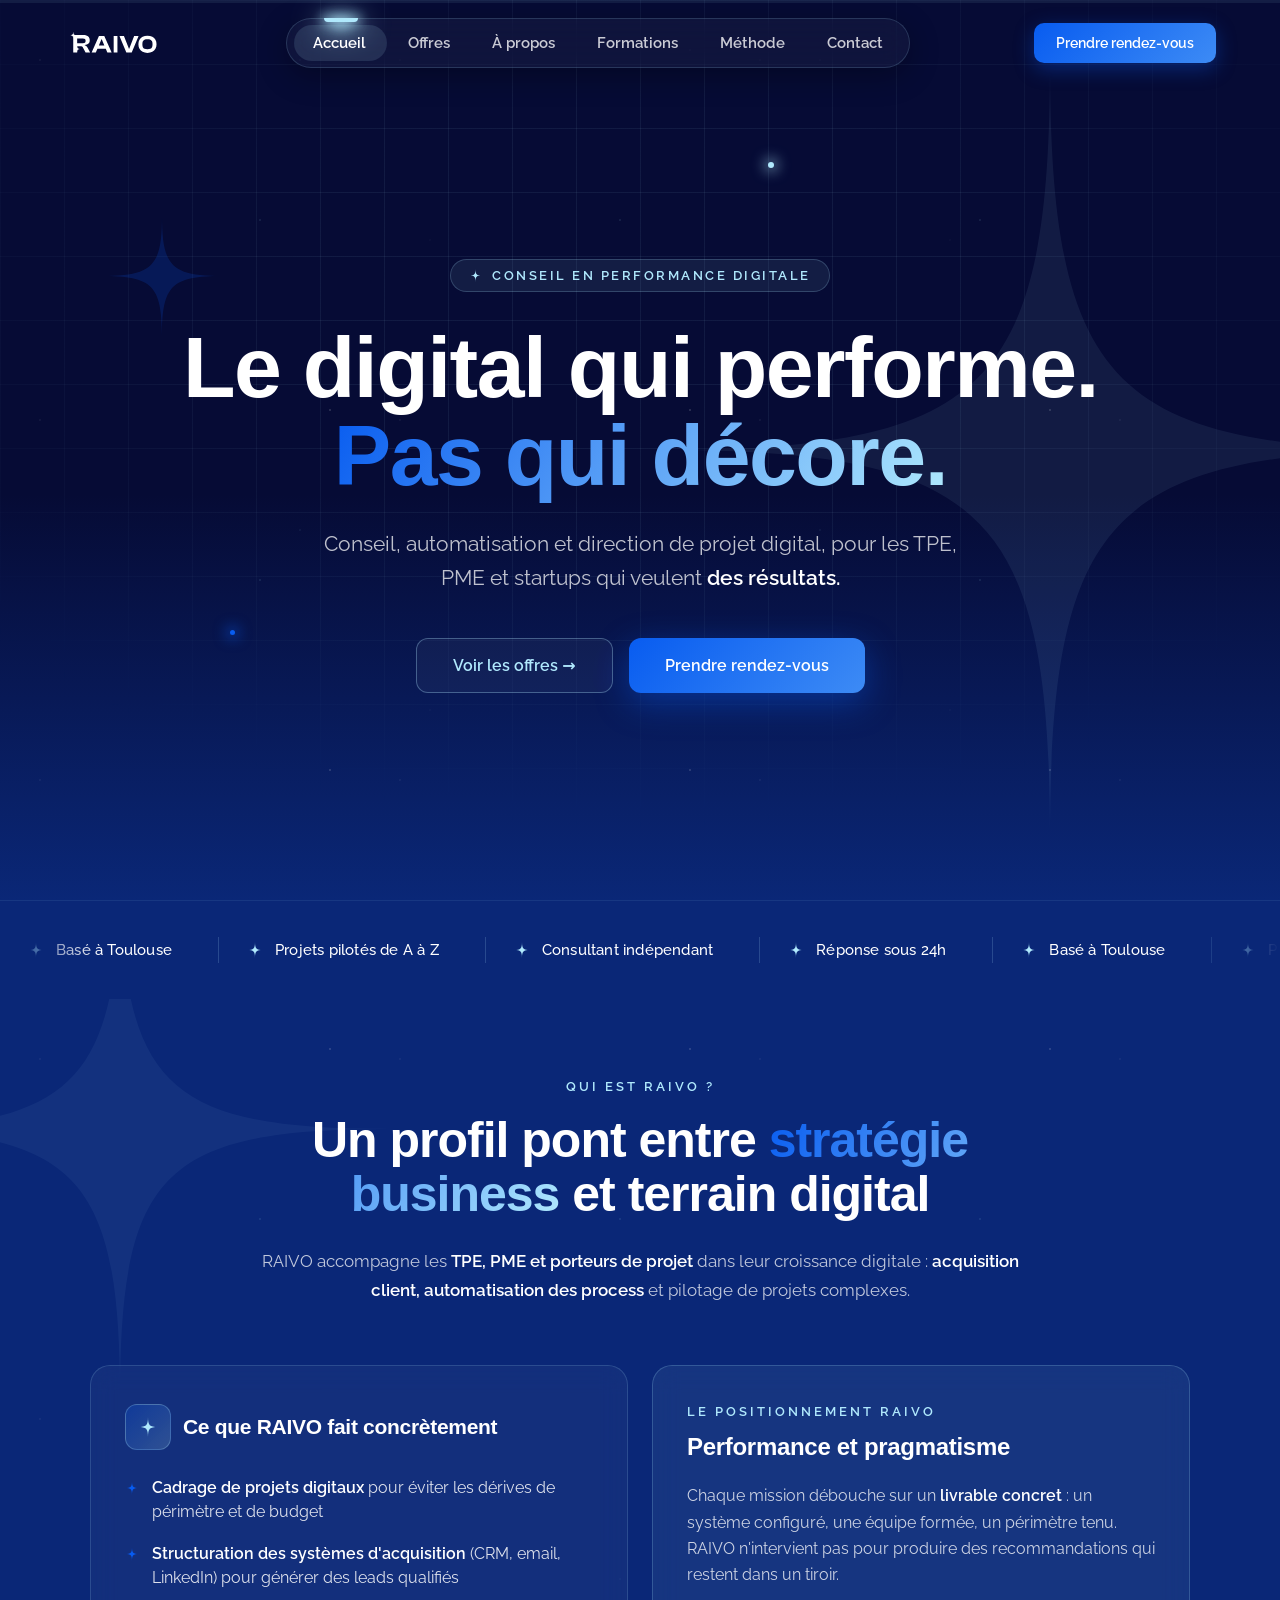
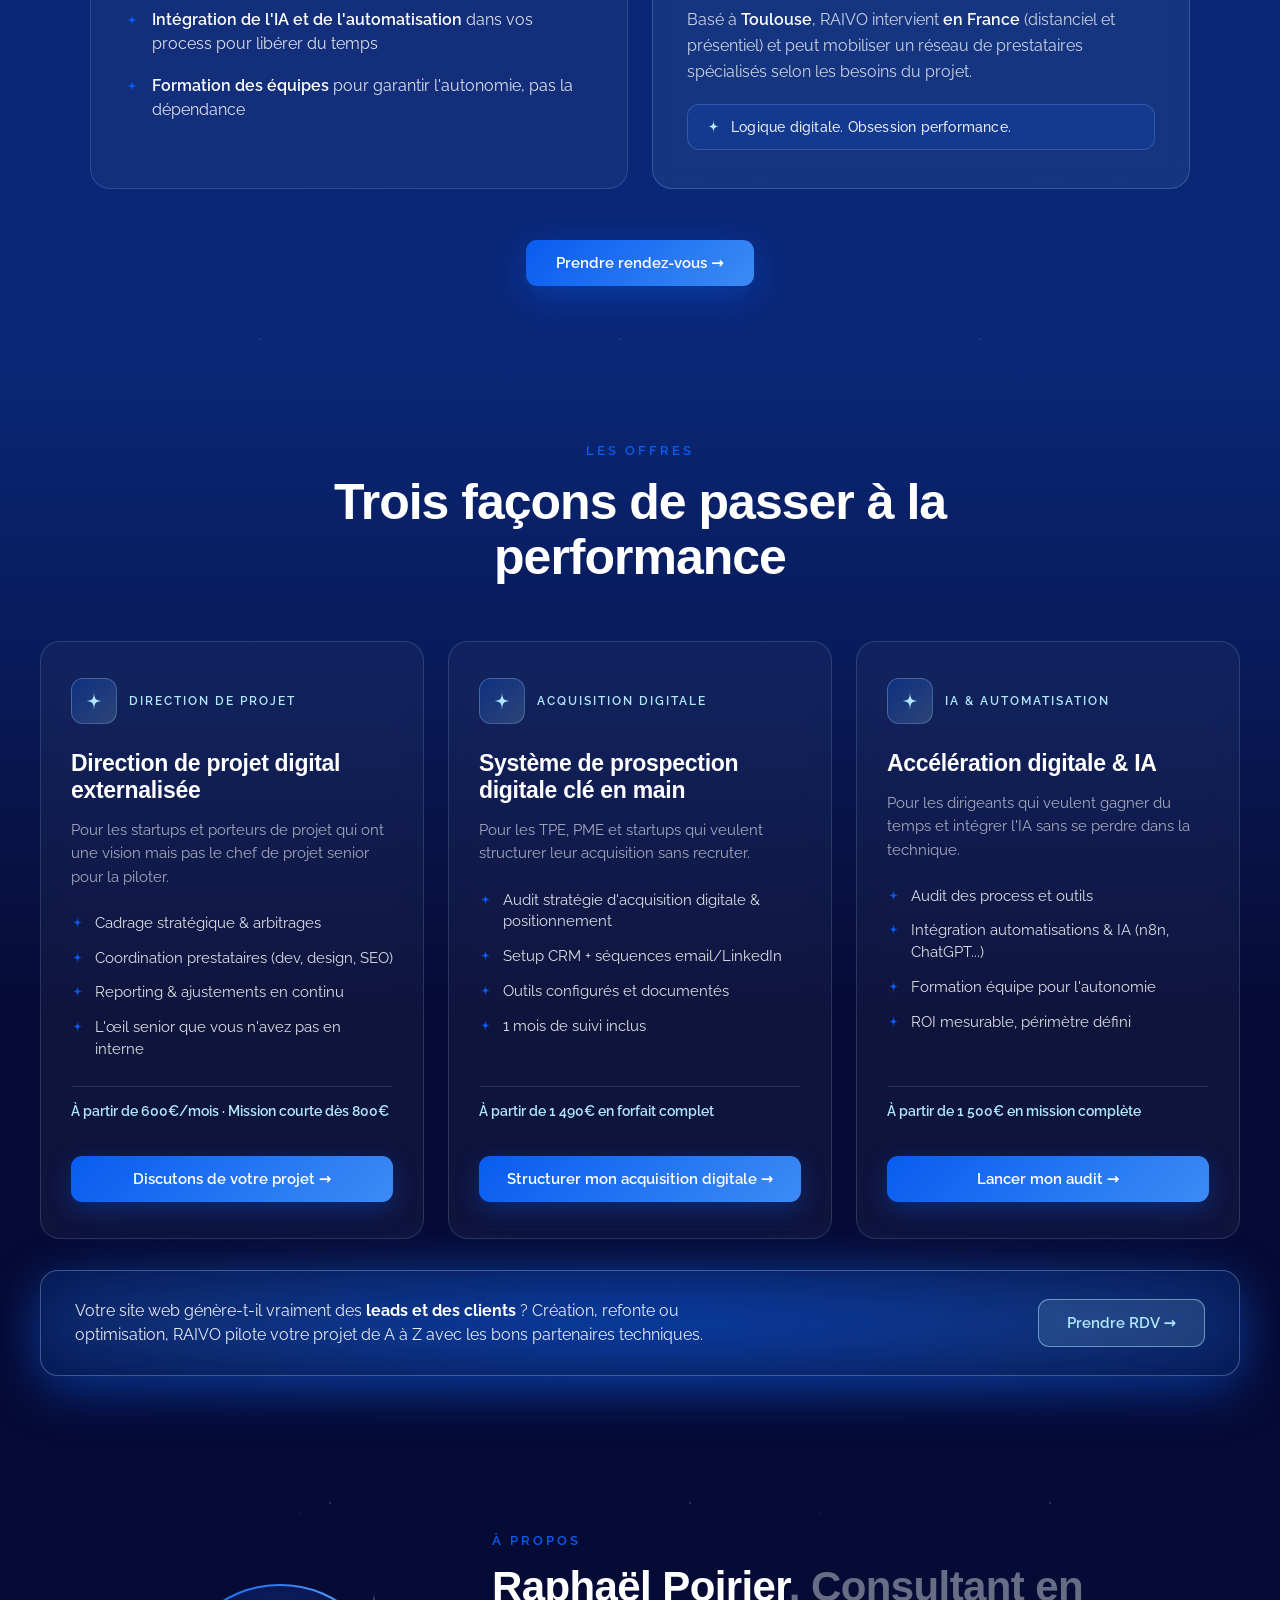
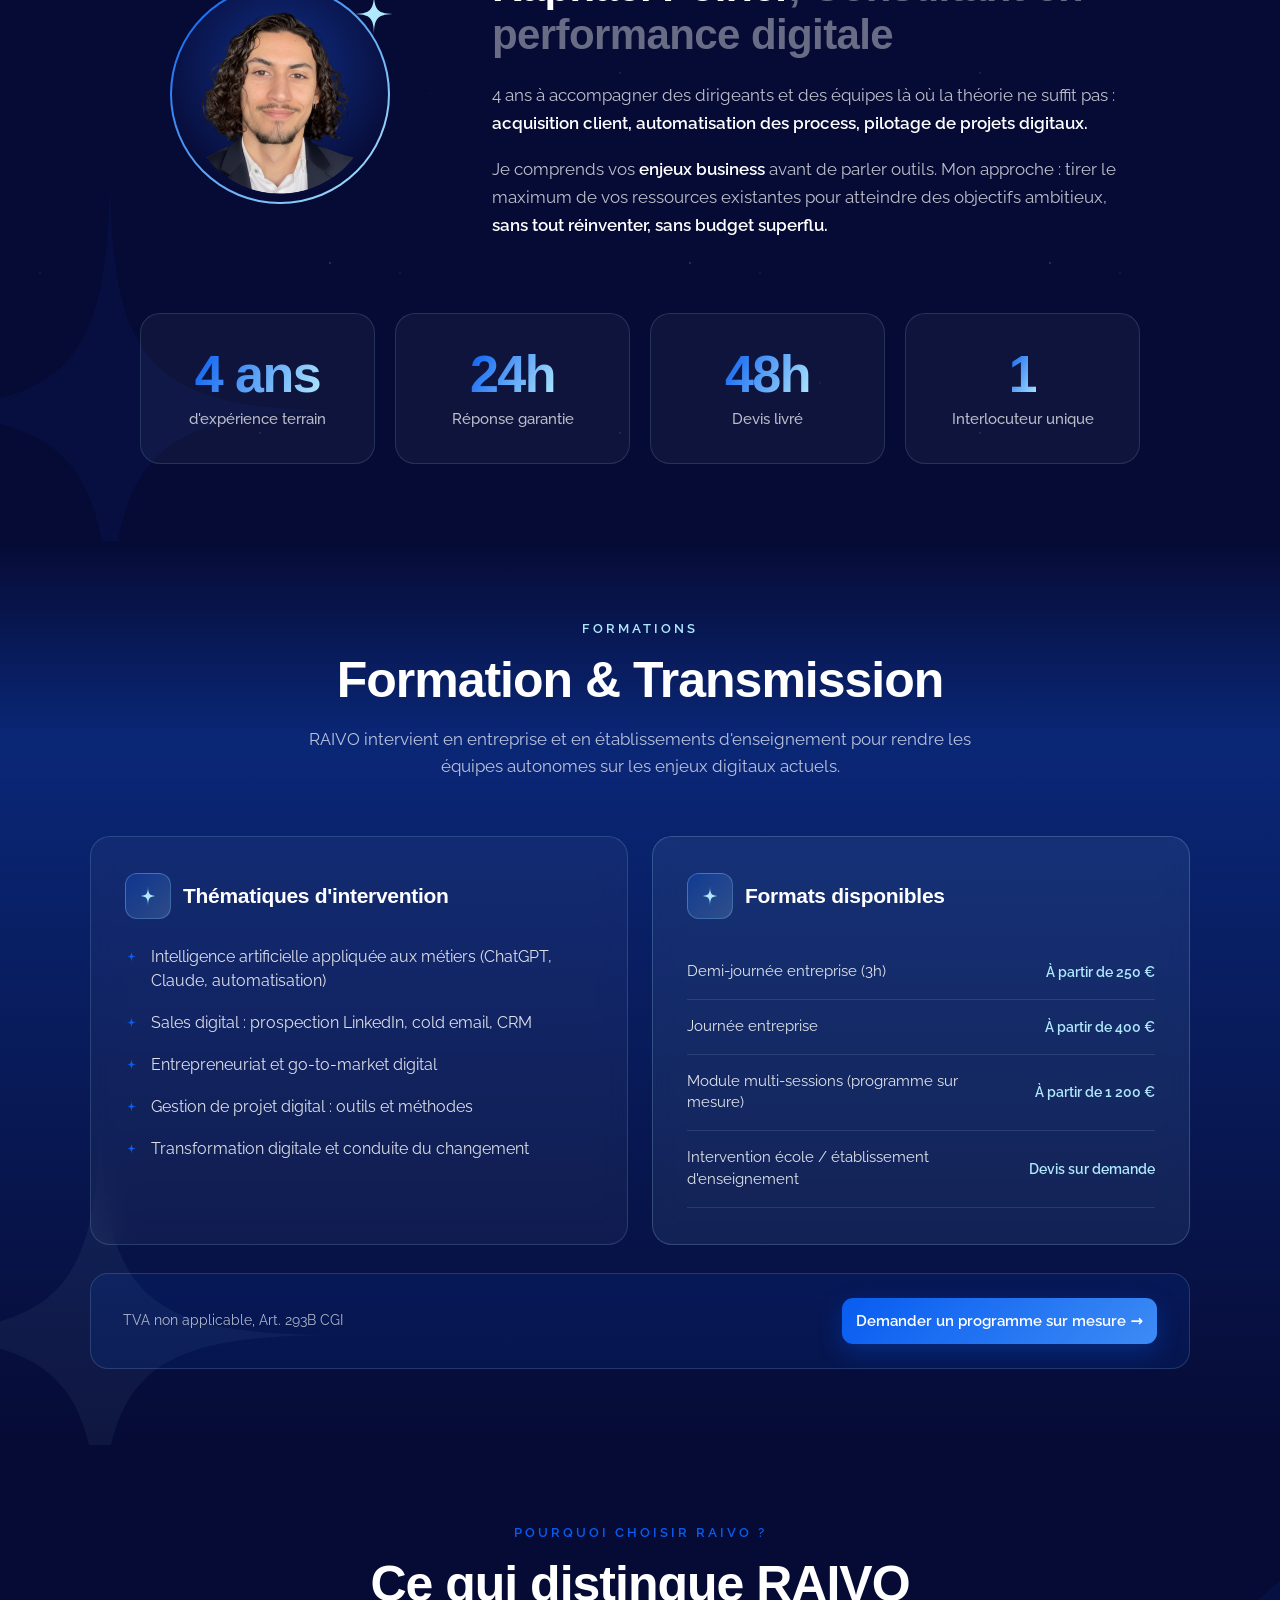
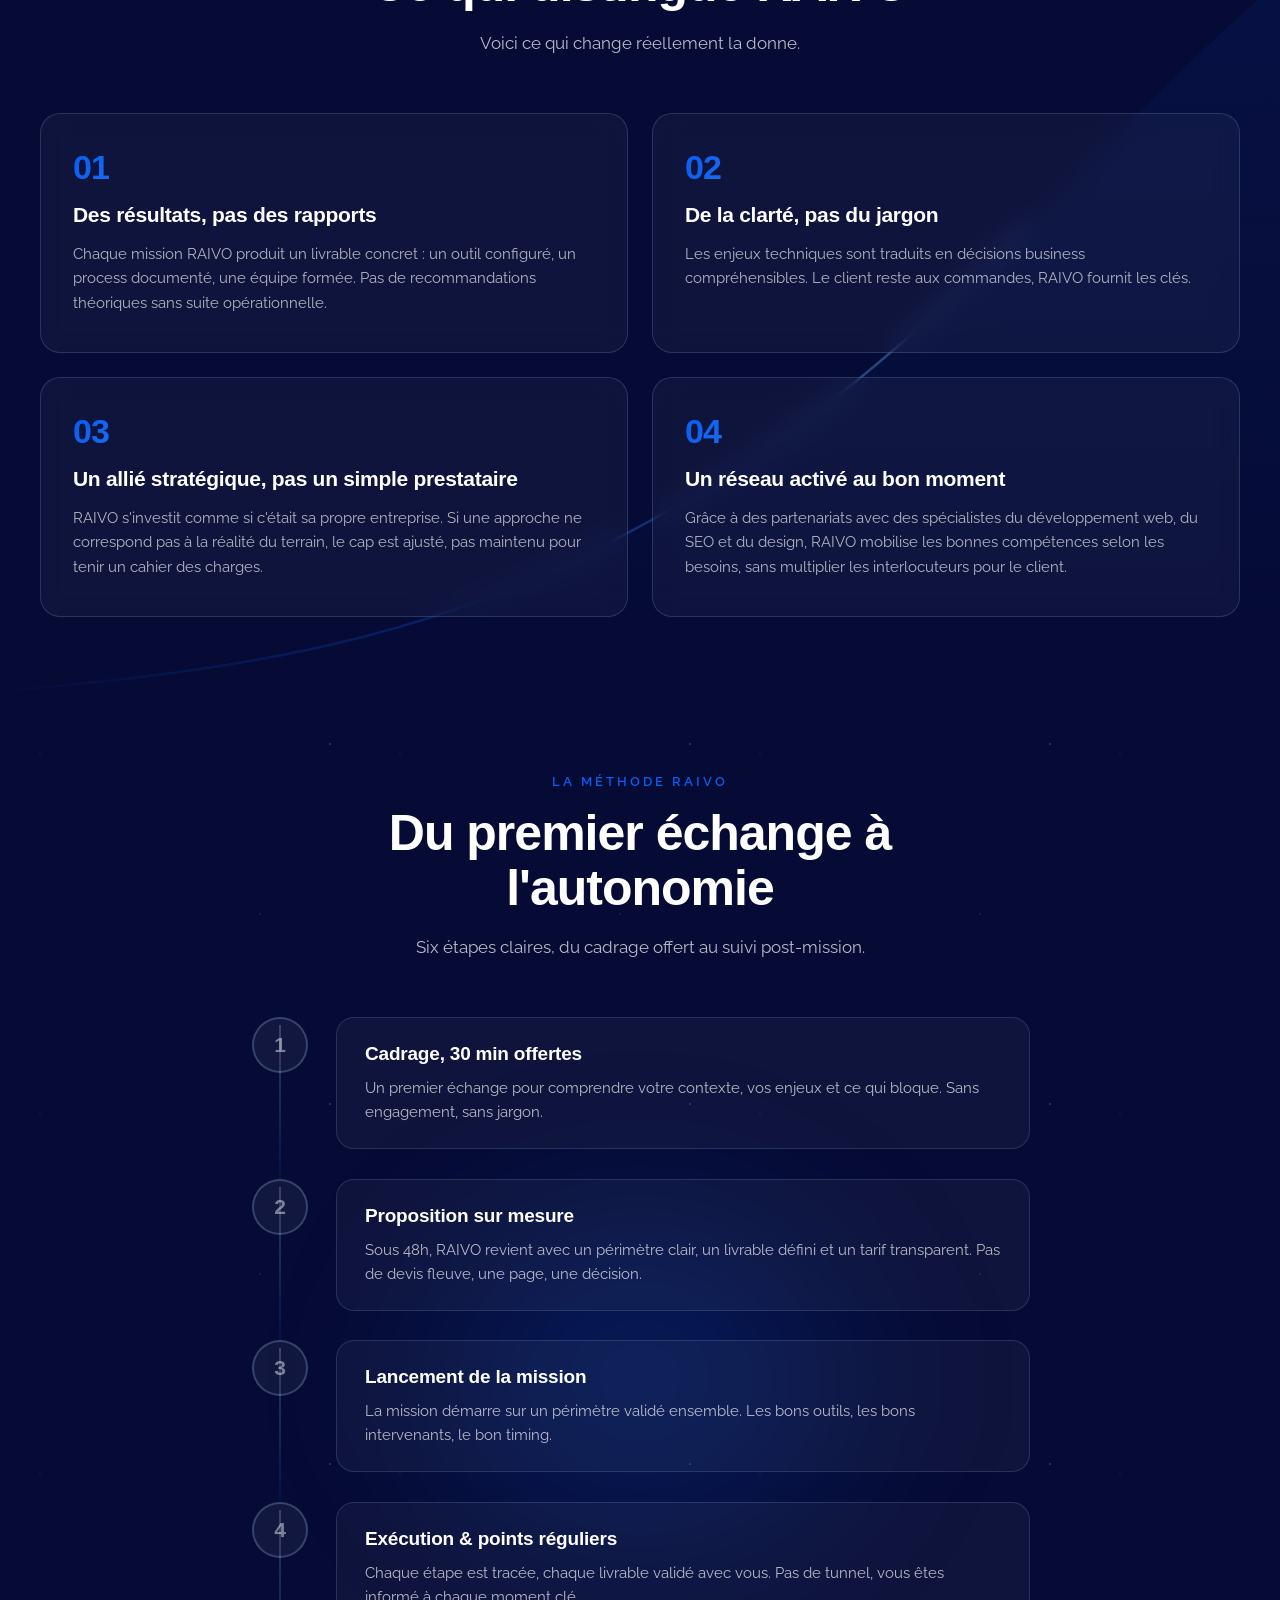
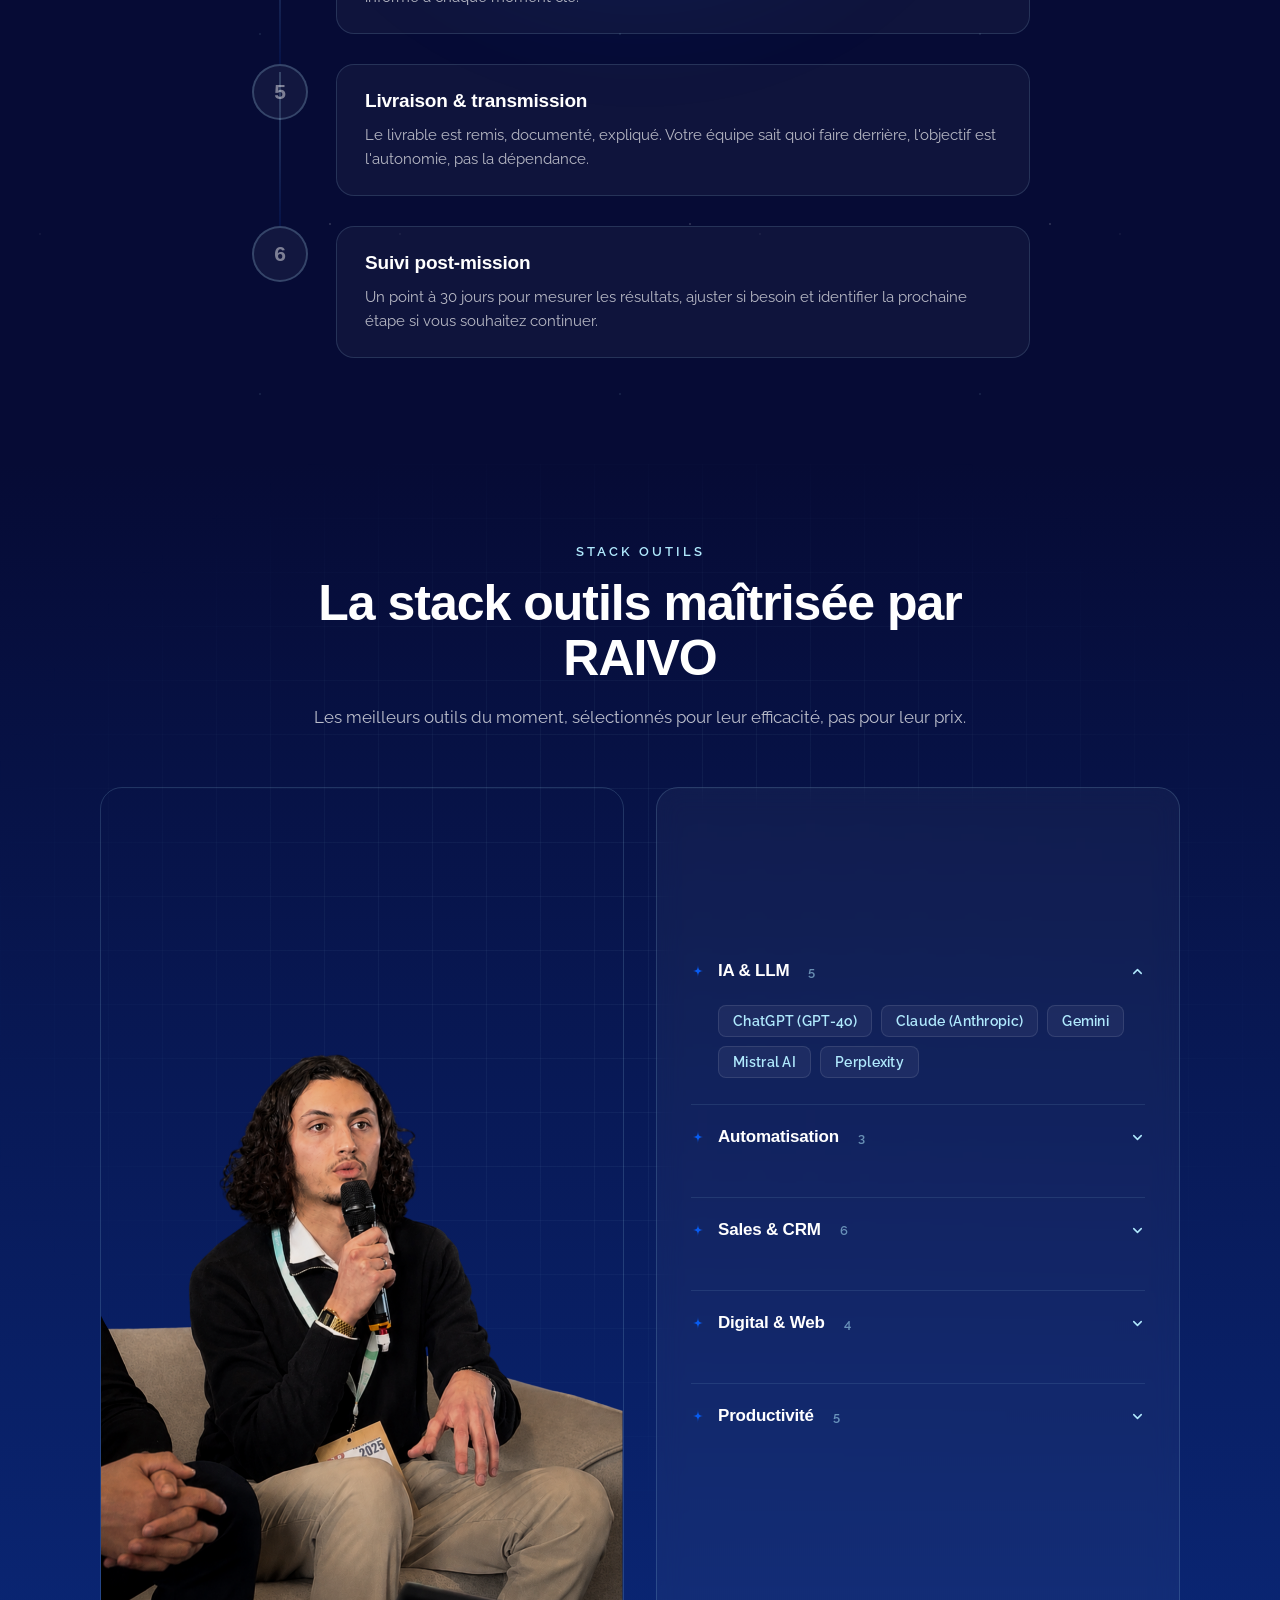
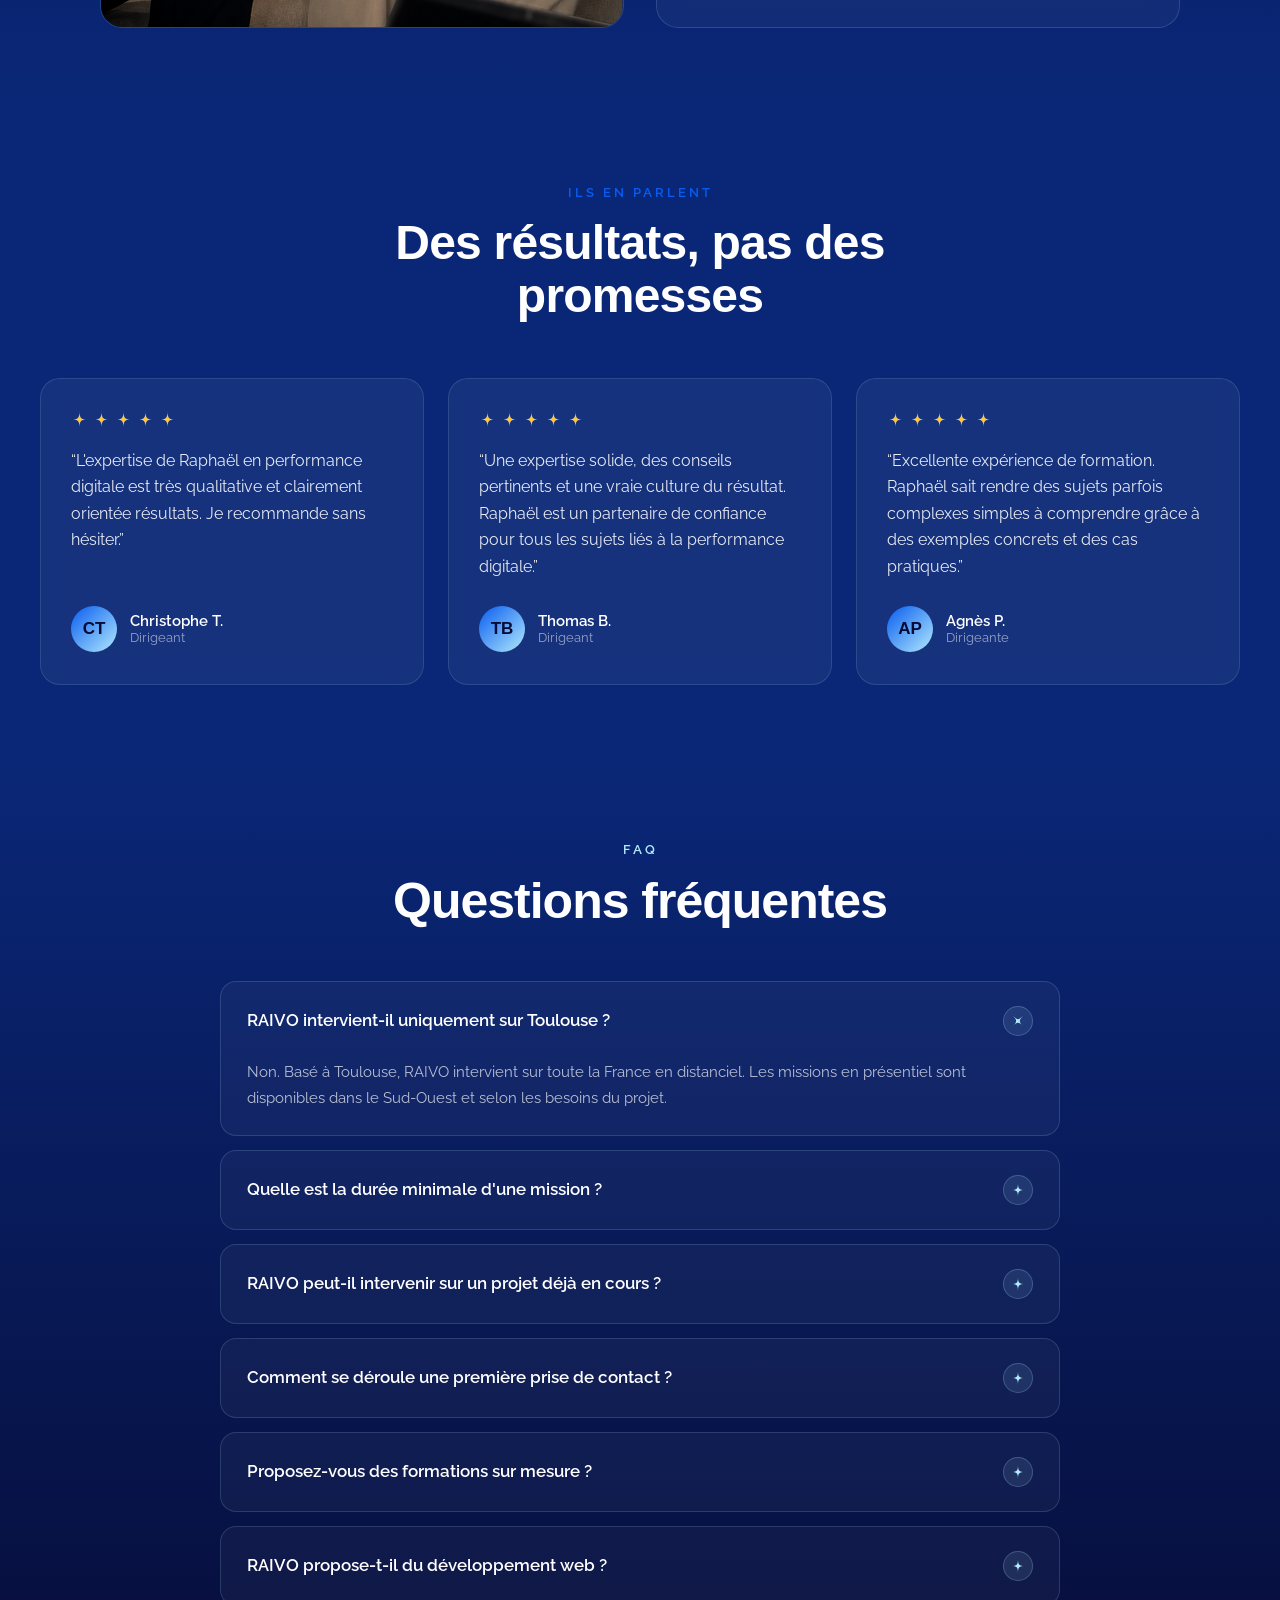
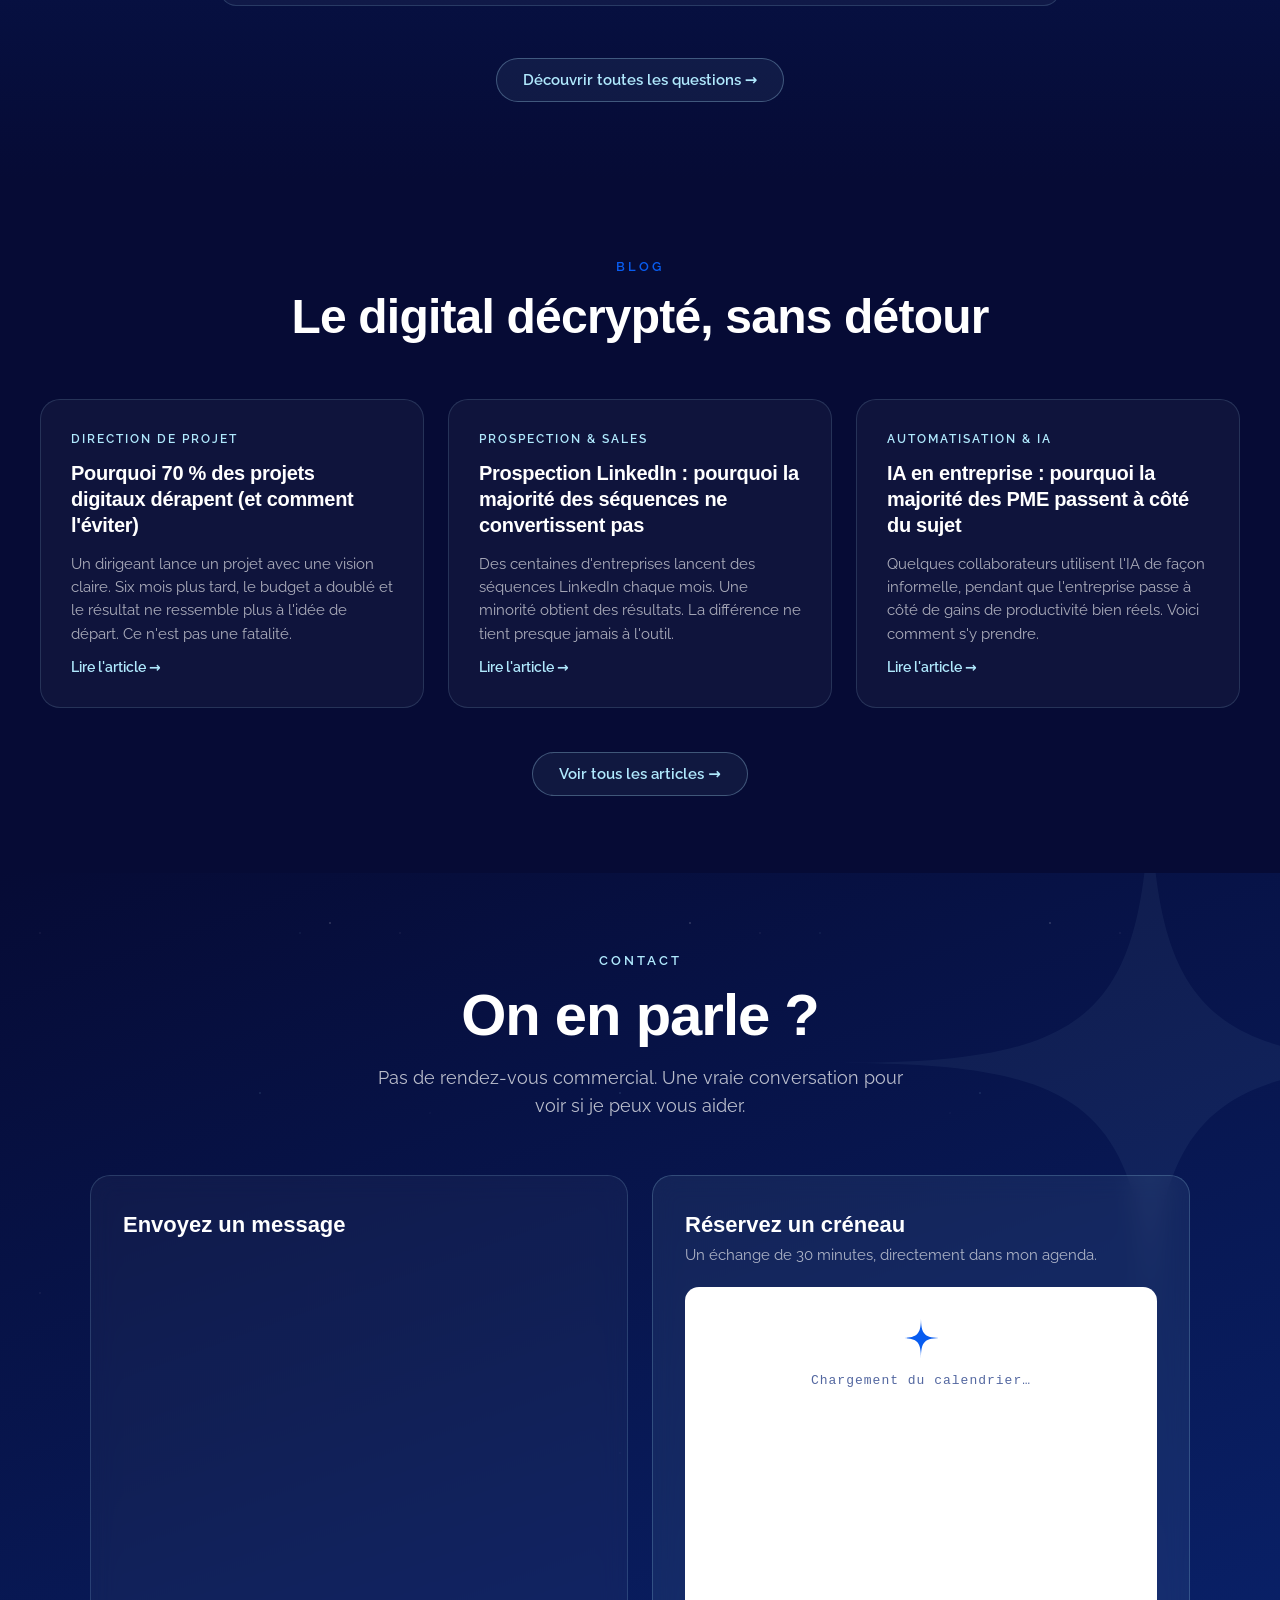
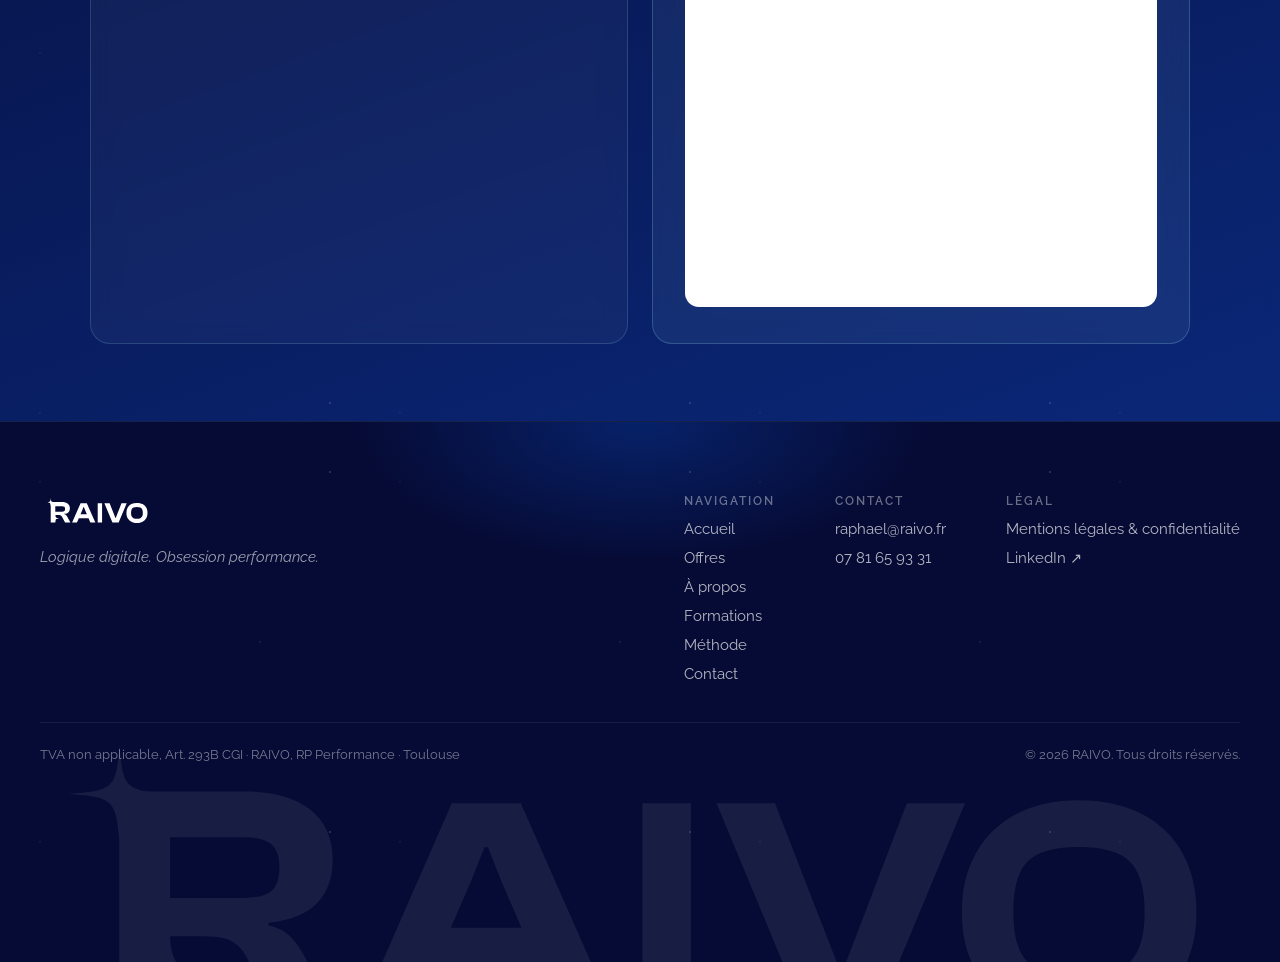
==== commit 4b21a9ea: "Ajout contenu page Création & refonte de site web orientée conversion" ====
--- a/index.html
+++ b/index.html
@@ -276,7 +276,7 @@
         </ul>
         <div style="margin-top:auto;">
           <div class="rv-offer-price"><span>À partir de 600€/mois · Mission courte dès 800€</span></div>
-          <a href="#contact" class="rv-offer-cta">Discutons de votre projet →</a>
+          <a href="direction-de-projet-digital-externalisee/" class="rv-offer-cta">Discutons de votre projet →</a>
         </div>
       </div>
 
@@ -295,7 +295,7 @@
         </ul>
         <div style="margin-top:auto;">
           <div class="rv-offer-price"><span>À partir de 1 490€ en forfait complet</span></div>
-          <a href="#contact" class="rv-offer-cta">Structurer mon acquisition digitale →</a>
+          <a href="prospection-digitale-cle-en-main/" class="rv-offer-cta">Structurer mon acquisition digitale →</a>
         </div>
       </div>
 
@@ -314,7 +314,7 @@
         </ul>
         <div style="margin-top:auto;">
           <div class="rv-offer-price"><span>À partir de 1 500€ en mission complète</span></div>
-          <a href="#contact" class="rv-offer-cta">Lancer mon audit →</a>
+          <a href="acceleration-digitale-ia/" class="rv-offer-cta">Lancer mon audit →</a>
         </div>
       </div>
 
@@ -324,7 +324,7 @@
       <div class="rv-cta-bar-glow" aria-hidden="true"></div>
       <div class="rv-cta-bar-inner">
         <p>Votre site web génère-t-il vraiment des <strong>leads et des clients</strong> ? Création, refonte ou optimisation, RAIVO pilote votre projet de A à Z avec les bons partenaires techniques.</p>
-        <a href="#contact" class="rv-btn-sky">Prendre RDV →</a>
+        <a href="creation-refonte-site-web-conversion/" class="rv-btn-sky">Prendre RDV →</a>
       </div>
     </div>
   </div>
--- a/css/style.css
+++ b/css/style.css
@@ -49,8 +49,17 @@
 @keyframes raivoMarquee { from { transform: translateX(0); } to { transform: translateX(-50%); } }
 
 /* ---------------- reveal on scroll ---------------- */
-[data-reveal] { opacity: 0; transform: translateY(34px); }
+[data-reveal] {
+  opacity: 0; transform: translateY(34px);
+  transition: opacity .72s cubic-bezier(.4,0,.2,1), transform .72s cubic-bezier(.4,0,.2,1);
+  will-change: opacity, transform;
+}
 [data-reveal].is-revealed { opacity: 1; transform: none; }
+
+@media (prefers-reduced-motion: reduce) {
+  *, *::before, *::after { animation-duration: .01ms !important; animation-iteration-count: 1 !important; transition-duration: .01ms !important; scroll-behavior: auto !important; }
+  [data-reveal] { opacity: 1 !important; transform: none !important; }
+}
 
 /* ---------------- starfield ---------------- */
 .rv-stars {
@@ -605,6 +614,152 @@
 .rv-footer-bottom {
   display: flex; flex-wrap: wrap; justify-content: space-between; gap: 14px;
   padding-top: 24px; font-size: 13px; color: rgba(255,255,255,.45);
+}
+
+/* ============================================================
+   SERVICE PAGE
+   ============================================================ */
+.service-hero {
+  position: relative; padding: 150px 24px 70px; overflow: hidden;
+  background: linear-gradient(180deg, var(--navy) 0%, var(--blue-deep) 35%, var(--navy) 100%);
+}
+.service-hero::before,
+.service-hero::after {
+  content: ""; position: absolute; pointer-events: none; filter: blur(90px); z-index: 0;
+}
+.service-hero::before {
+  left: -8%; top: -12%; width: 420px; height: 420px;
+  background: radial-gradient(circle, rgba(176,233,253,.16) 0%, rgba(8,92,240,.14) 38%, transparent 72%);
+  animation: raivoPulse 6s ease-in-out infinite;
+}
+.service-hero::after {
+  right: -10%; bottom: -14%; width: 360px; height: 360px;
+  background: radial-gradient(circle, rgba(61,139,245,.18) 0%, rgba(176,233,253,.08) 42%, transparent 70%);
+  animation: raivoFloat 8s ease-in-out infinite;
+}
+.service-hero-inner { position: relative; z-index: 1; max-width: 1080px; margin: 0 auto; }
+.service-breadcrumb {
+  display: flex; flex-wrap: wrap; align-items: center; gap: 10px; margin-bottom: 24px;
+  font-size: 14px; color: rgba(255,255,255,.72);
+}
+.service-breadcrumb a { color: var(--sky); transition: color .25s ease; }
+.service-breadcrumb a:hover { color: #fff; }
+.service-breadcrumb span[aria-current="page"] { color: rgba(255,255,255,.86); }
+.service-hero h1 {
+  font-size: clamp(36px,6vw,64px); line-height: 1.04; letter-spacing: -1.2px; margin: 12px 0 32px;
+  background: linear-gradient(120deg, #fff 0%, var(--sky) 34%, var(--blue-mid) 72%, #fff 100%);
+  -webkit-background-clip: text; background-clip: text; color: transparent;
+  text-shadow: 0 0 28px rgba(176,233,253,.16);
+}
+.service-hero-card {
+  position: relative; overflow: hidden; padding: 34px 34px 32px;
+  border-radius: 24px; background: linear-gradient(135deg, rgba(176,233,253,.08), rgba(8,92,240,.12));
+  box-shadow: 0 18px 48px rgba(0,0,0,.2), inset 0 0 0 1px rgba(176,233,253,.12);
+}
+.service-hero-card::before {
+  content: ""; position: absolute; right: -22%; bottom: -32%; width: 260px; height: 260px;
+  background: radial-gradient(circle, rgba(176,233,253,.18), transparent 70%); filter: blur(70px); pointer-events: none;
+}
+.service-hero-card h2 {
+  font-size: clamp(22px,3vw,30px); line-height: 1.2; letter-spacing: -.4px; margin: 0; position: relative; z-index: 1;
+}
+.service-hero-card p { margin-top: 18px; font-size: 16px; line-height: 1.7; color: rgba(255,255,255,.78); position: relative; z-index: 1; }
+.service-section { padding-top: 24px; padding-bottom: 24px; }
+.service-wrap { max-width: 1080px; }
+.service-section-head { max-width: 860px; margin: 0 0 28px; position: relative; z-index: 1; }
+.service-section-head h2 {
+  font-size: clamp(24px,3.2vw,34px); line-height: 1.16; letter-spacing: -.4px; margin: 14px 0 0;
+}
+.service-section-head + .rv-card p,
+.service-card p,
+.service-section .rv-card p { font-size: 16px; line-height: 1.75; color: rgba(255,255,255,.78); }
+.service-grid {
+  display: grid; grid-template-columns: repeat(2, minmax(0, 1fr)); gap: 24px;
+}
+.service-card {
+  min-height: 100%; position: relative; overflow: hidden;
+  background: linear-gradient(135deg, rgba(255,255,255,.06), rgba(176,233,253,.04));
+  border-color: rgba(176,233,253,.16);
+  box-shadow: 0 10px 28px rgba(0,0,0,.16);
+  transition: transform .35s cubic-bezier(.4,0,.2,1), border-color .35s ease, box-shadow .35s ease, background .35s ease;
+}
+.service-card::before {
+  content: ""; position: absolute; left: -30%; top: -30%; width: 180px; height: 180px;
+  background: radial-gradient(circle, rgba(176,233,253,.16), transparent 72%); opacity: 0; transition: opacity .35s ease;
+  pointer-events: none;
+}
+.service-card:hover,
+.service-related-card:hover {
+  transform: translateY(-8px) scale(1.01);
+  border-color: rgba(176,233,253,.42);
+  box-shadow: 0 24px 70px rgba(8,92,240,.24);
+}
+.service-card:hover::before,
+.service-related-card:hover::before { opacity: 1; }
+.service-card .rv-card-title-row { margin-bottom: 16px; position: relative; z-index: 1; }
+.service-card h3 { font-size: 20px; position: relative; z-index: 1; }
+.service-card p { position: relative; z-index: 1; }
+.service-faq { display: flex; flex-direction: column; gap: 12px; }
+.service-faq .rv-faq-item {
+  background: linear-gradient(135deg, rgba(255,255,255,.05), rgba(176,233,253,.04));
+  border-color: rgba(176,233,253,.16); box-shadow: 0 10px 26px rgba(0,0,0,.16);
+  transition: border-color .3s ease, box-shadow .3s ease, transform .3s ease;
+}
+.service-faq .rv-faq-item:hover { border-color: rgba(176,233,253,.35); box-shadow: 0 16px 34px rgba(8,92,240,.18); }
+.service-faq .rv-faq-item[data-open="true"] { border-color: rgba(176,233,253,.35); box-shadow: 0 16px 34px rgba(8,92,240,.22); }
+.service-cta-section { padding-top: 10px; }
+.service-cta-card {
+  position: relative; overflow: hidden; text-align: center;
+  padding: 42px 36px; background: linear-gradient(135deg, rgba(8,92,240,.2), rgba(176,233,253,.08));
+  border-color: rgba(176,233,253,.28); box-shadow: 0 20px 60px rgba(8,92,240,.24);
+}
+.service-cta-card::before {
+  content: ""; position: absolute; right: -12%; bottom: -28%; width: 260px; height: 260px;
+  background: radial-gradient(circle, rgba(176,233,253,.18), transparent 72%); filter: blur(80px); pointer-events: none;
+}
+.service-cta-label { position: relative; z-index: 1; font-size: 17px; line-height: 1.7; color: rgba(255,255,255,.8); margin-bottom: 24px; }
+.service-related-grid { display: grid; grid-template-columns: repeat(2, minmax(0, 1fr)); gap: 24px; }
+.service-related-card {
+  display: block; position: relative; overflow: hidden;
+  background: linear-gradient(135deg, rgba(255,255,255,.06), rgba(176,233,253,.04));
+  border-color: rgba(176,233,253,.16); box-shadow: 0 10px 28px rgba(0,0,0,.16);
+  transition: transform .35s cubic-bezier(.4,0,.2,1), border-color .35s ease, box-shadow .35s ease, background .35s ease;
+}
+.service-related-card::before {
+  content: ""; position: absolute; left: -24%; top: -24%; width: 180px; height: 180px;
+  background: radial-gradient(circle, rgba(176,233,253,.16), transparent 72%); opacity: 0; transition: opacity .35s ease;
+  pointer-events: none;
+}
+.service-related-card h3 { margin-bottom: 10px; font-size: 20px; position: relative; z-index: 1; }
+.service-related-card p { color: rgba(255,255,255,.72); position: relative; z-index: 1; }
+
+.service-card[data-reveal]:nth-child(2),
+.service-card[data-reveal]:nth-child(3),
+.service-card[data-reveal]:nth-child(4) {
+  transition-delay: .08s;
+}
+.service-card[data-reveal]:nth-child(3) { transition-delay: .16s; }
+.service-card[data-reveal]:nth-child(4) { transition-delay: .24s; }
+.service-related-card[data-reveal]:nth-child(2) { transition-delay: .08s; }
+.service-faq .rv-faq-item[data-reveal]:nth-child(2) { transition-delay: .08s; }
+.service-faq .rv-faq-item[data-reveal]:nth-child(3) { transition-delay: .16s; }
+.service-faq .rv-faq-item[data-reveal]:nth-child(4) { transition-delay: .24s; }
+
+@media (max-width: 900px) {
+  .service-grid,
+  .service-related-grid { grid-template-columns: 1fr; }
+}
+
+@media (max-width: 640px) {
+  .service-hero { padding-top: 126px; }
+  .service-breadcrumb { font-size: 13px; }
+  .service-hero-card { padding: 28px 24px; }
+  .service-hero-card h2 { font-size: 20px; }
+  .service-section-head h2 { font-size: 22px; }
+  .service-hero-card p,
+  .service-section .rv-card p,
+  .service-card p { font-size: 15px; }
+  .service-cta-card { padding: 34px 24px; }
 }
 
 /* ============================================================
